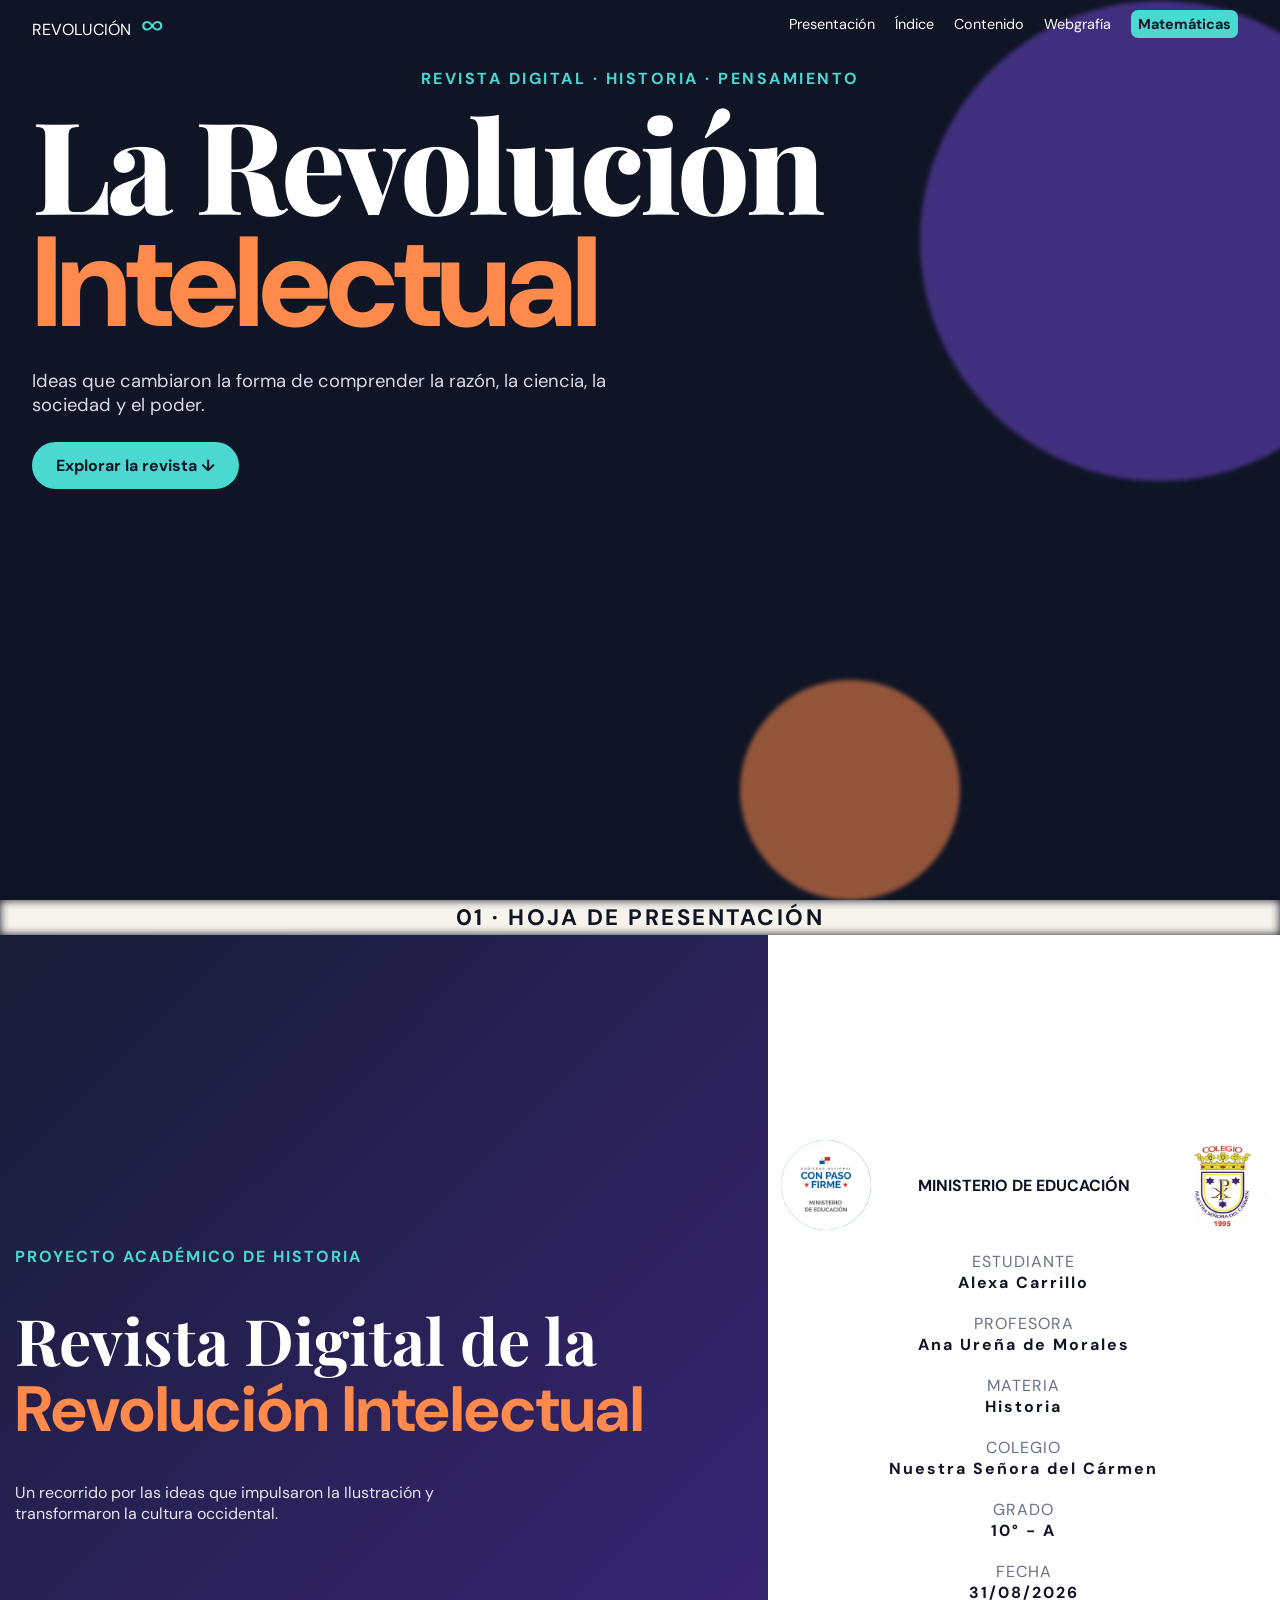
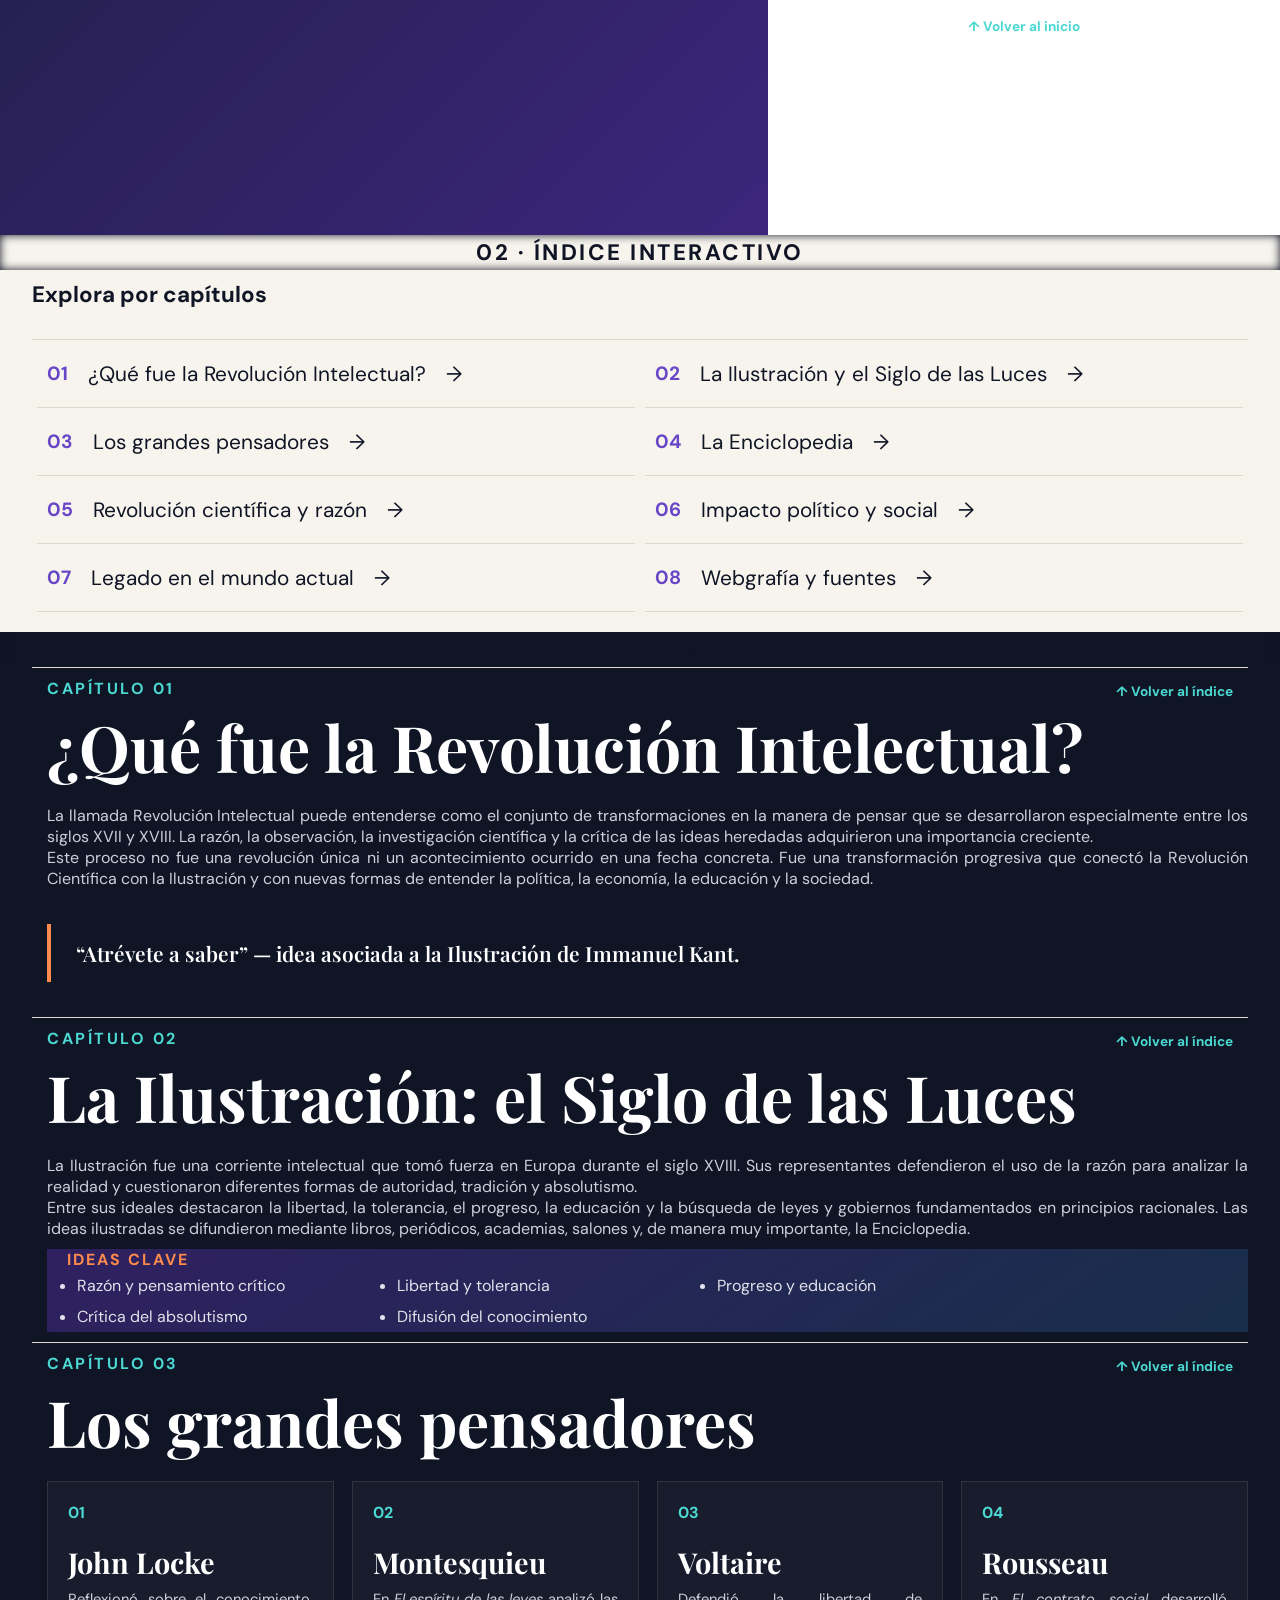
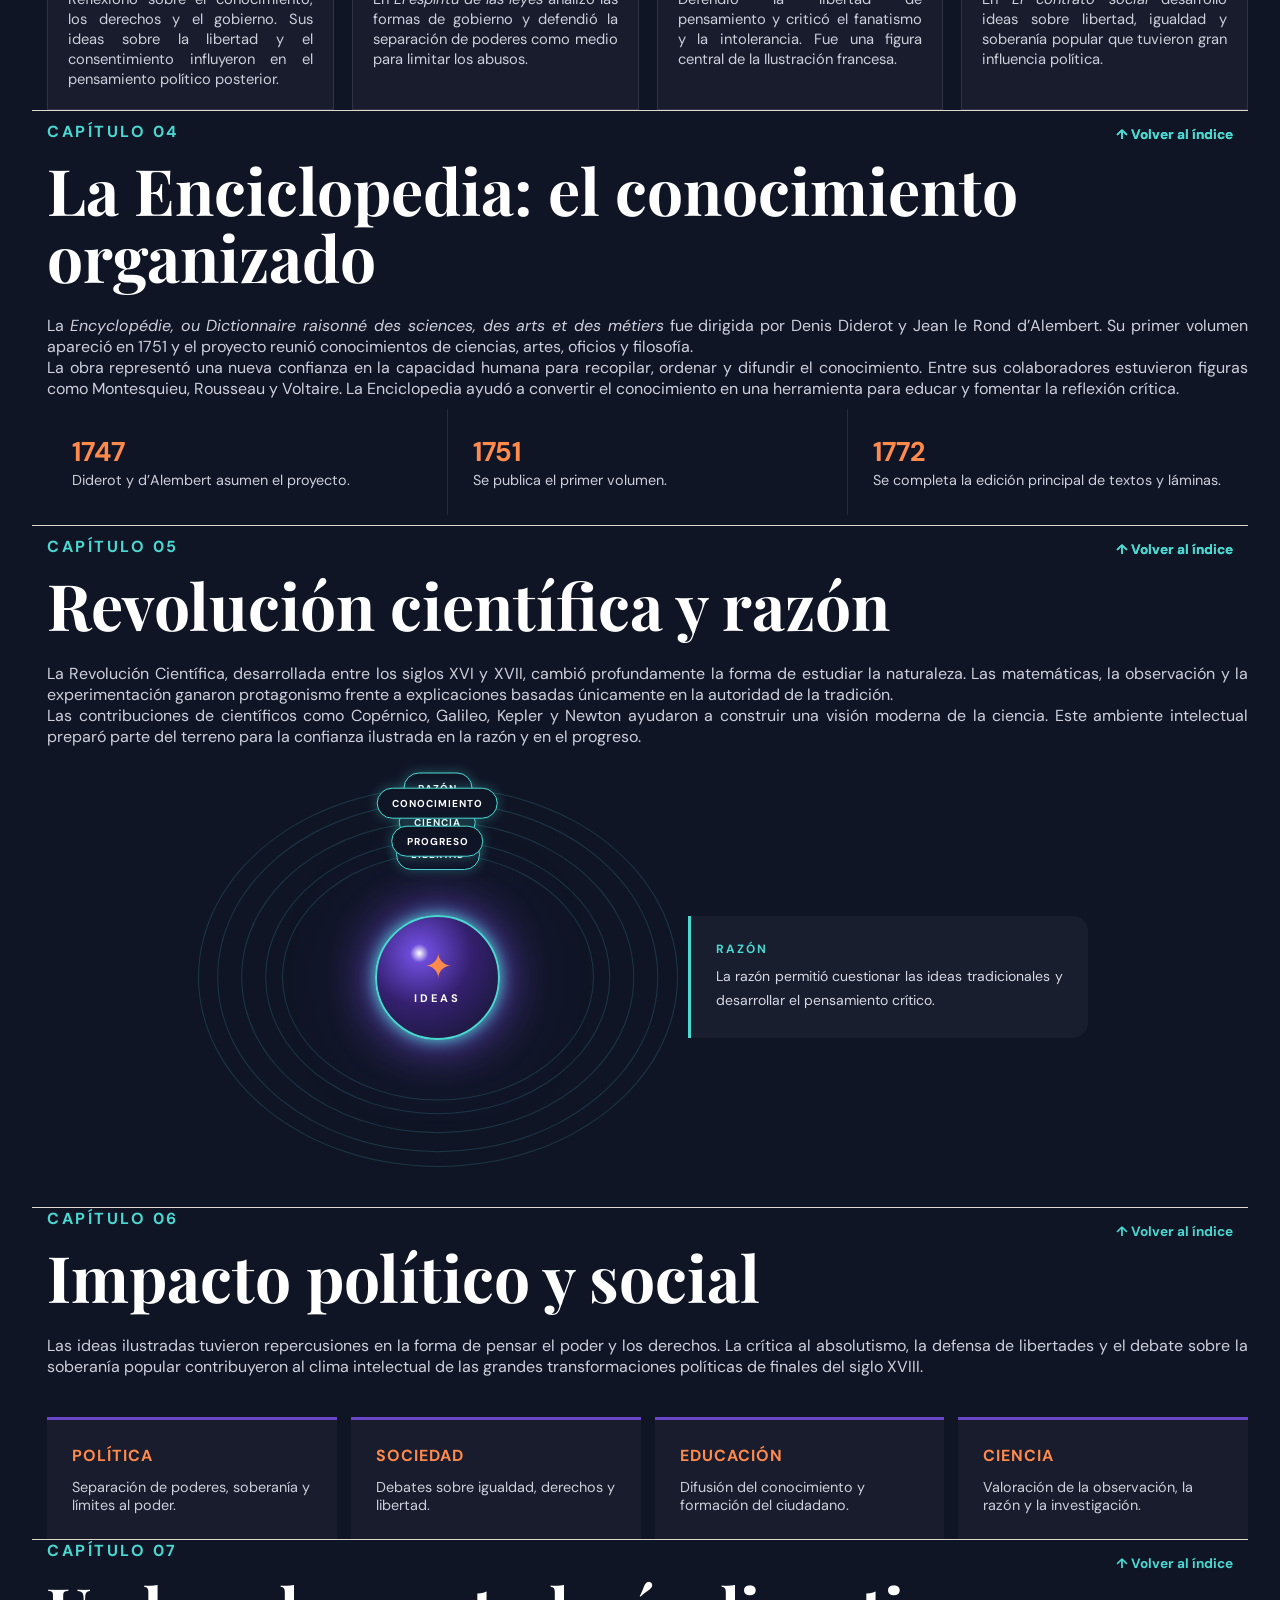
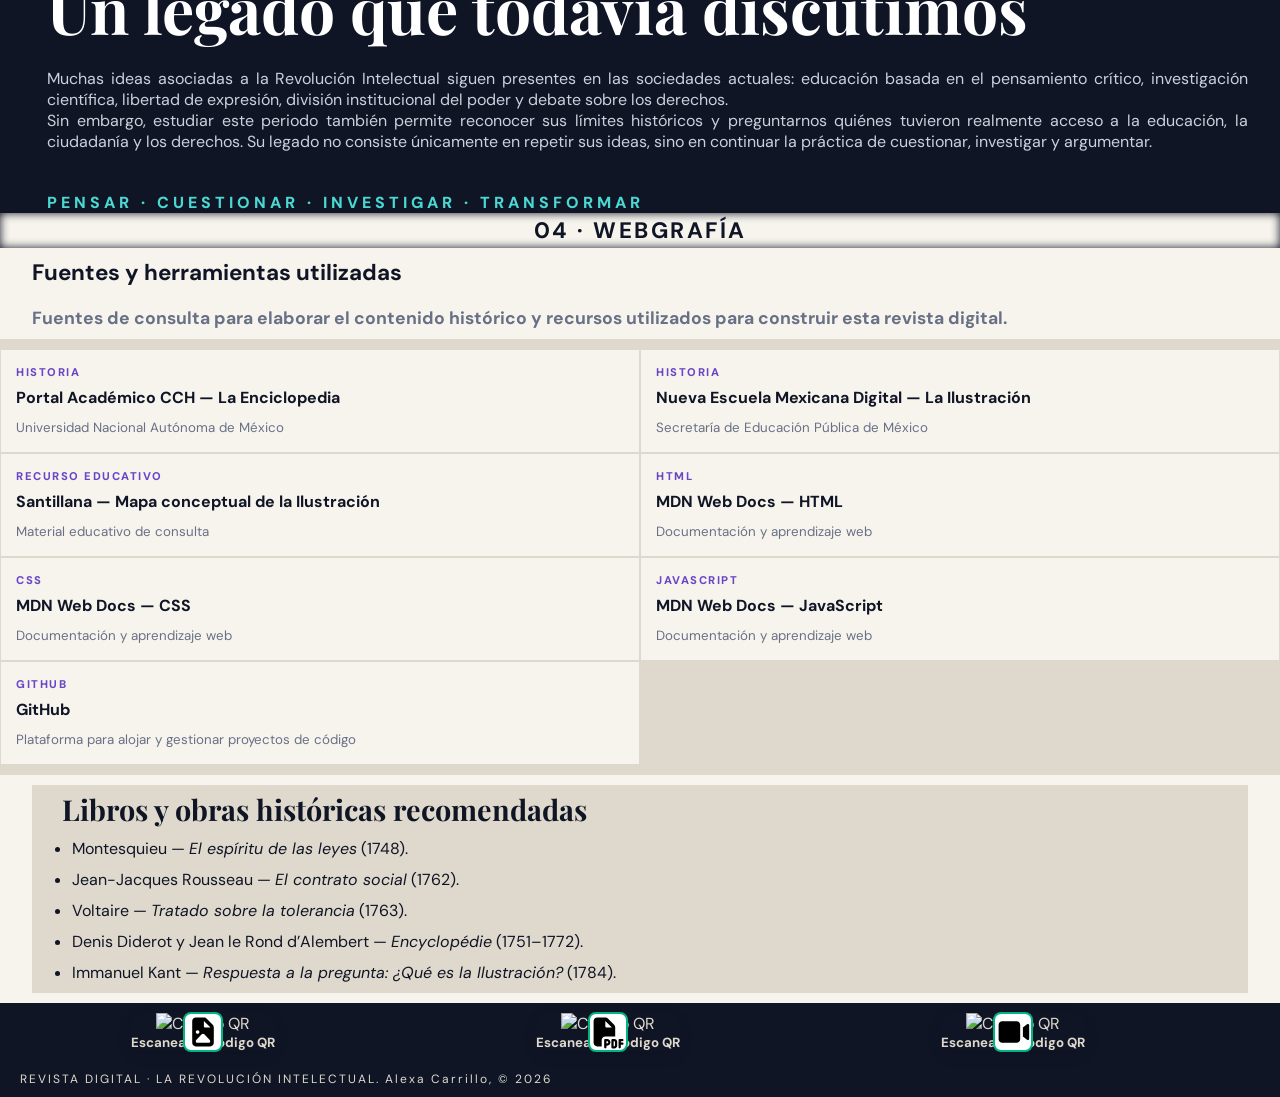
==== index.html @ f39c0a65 "mejoras en la portada" ====
<!DOCTYPE html>
<html lang="es">

<head>
  <meta charset="UTF-8">
  <meta name="viewport" content="width=device-width, initial-scale=1.0">
  <meta name="description"
    content="Revista Digital de la Revolución Intelectual: Ilustración, ciencia, pensamiento político y legado histórico.">
  <title>Revista Digital | Revolución Intelectual</title>
  <link rel="stylesheet" href="style.css">
</head>

<body id="inicio">

  <header class="hero">
    <nav class="navbar">
      <a class="logo" href="#inicio">REVOLUCIÓN<span>∞</span></a>
      <button class="menu-btn" aria-label="Abrir menú">☰</button>
      <div class="nav-links">
        <a href="#presentacion">Presentación</a>
        <a href="#indice">Índice</a>
        <a href="#contenido">Contenido</a>
        <a href="#webgrafia">Webgrafía</a>
        <a href="matematica.html" target="_blank" rel="noopener noreferrer" class="mat">Matemáticas</a>
      </div>
    </nav>

    <div class="hero-content">
      <p class="eyebrow">REVISTA DIGITAL · HISTORIA · PENSAMIENTO</p>
      <h1>La Revolución<br><span>Intelectual</span></h1>
      <p class="subtitle">Ideas que cambiaron la forma de comprender la razón, la ciencia, la sociedad y el poder.</p>
      <a class="cta" href="#presentacion">Explorar la revista ↓</a>
    </div>
    <div class="orbi orbi-0"></div>
    <div class="orbi orbi-01"></div>
  </header>

  <main>
    <section id="presentacion" class="section presentation">
      <div class="section-tag">01 · HOJA DE PRESENTACIÓN</div>
      <div class="cover-card">
        <div class="cover-title">
          <p>PROYECTO ACADÉMICO DE HISTORIA</p>
          <h2>Revista Digital de la<br><strong>Revolución Intelectual</strong></h2>
          <p class="cover-description">Un recorrido por las ideas que impulsaron la Ilustración y transformaron la
            cultura occidental.</p>
        </div>
        <div class="student">
          <div class="materia">
            <img src="logo-ministerio.png" alt="logo-ministerio">
            <p>MINISTERIO DE EDUCACIÓN</p>
            <img src="logo-escuela.png" alt="logo-escuela">
          </div>
          <div><span>ESTUDIANTE</span><br><strong>Alexa Carrillo</strong></div>
          <div><span>PROFESORA </span><br><strong>Ana Ureña de Morales</strong></div>
          <div><span>MATERIA</span><br><strong>Historia</strong></div>
          <div><span>COLEGIO </span><br><strong>Nuestra Señora del Cármen</strong></div>
          <div><span>GRADO </span><br><strong>10° - A</strong></div>
          <div><span>FECHA</span><br><strong>31/08/2026</strong></div>
          <a class="back" href="#inicio">↑ Volver al inicio</a>
        </div>
      </div>
    </section>

    <section id="indice" class="section indice">
      <div class="section-tag">02 · ÍNDICE INTERACTIVO</div>
      <h2 class="section-title">Explora por capítulos</h2>
      <div class="index-grid">
        <a href="#contexto" class="index-item"><b>01</b><span>¿Qué fue la Revolución Intelectual?</span>→</a>
        <a href="#ilustracion" class="index-item"><b>02</b><span>La Ilustración y el Siglo de las Luces</span>→</a>
        <a href="#pensadores" class="index-item"><b>03</b><span>Los grandes pensadores</span>→</a>
        <a href="#enciclopedia" class="index-item"><b>04</b><span>La Enciclopedia</span>→</a>
        <a href="#ciencia" class="index-item"><b>05</b><span>Revolución científica y razón</span>→</a>
        <a href="#impacto" class="index-item"><b>06</b><span>Impacto político y social</span>→</a>
        <a href="#legado" class="index-item"><b>07</b><span>Legado en el mundo actual</span>→</a>
        <a href="#webgrafia" class="index-item"><b>08</b><span>Webgrafía y fuentes</span>→</a>
      </div>
    </section>

    <section id="contenido" class="section dark-section">
      <div class="section-tag">03 · CONTENIDO</div>
      <article id="contexto" class="article">
        <div class="encabezado"><span class="chapter">CAPÍTULO 01</span>
          <a class="back" href="#indice">↑ Volver al índice</a>
        </div>
        <h2>¿Qué fue la Revolución Intelectual?</h2>
        <p>La llamada Revolución Intelectual puede entenderse como el conjunto de transformaciones en la manera de
          pensar que se desarrollaron especialmente entre los siglos XVII y XVIII. La razón, la observación, la
          investigación científica y la crítica de las ideas heredadas adquirieron una importancia creciente.</p>
        <p>Este proceso no fue una revolución única ni un acontecimiento ocurrido en una fecha concreta. Fue una
          transformación progresiva que conectó la Revolución Científica con la Ilustración y con nuevas formas de
          entender la política, la economía, la educación y la sociedad.</p>
        <div class="quote">“Atrévete a saber” — idea asociada a la Ilustración de Immanuel Kant.</div>
      </article>

      <article id="ilustracion" class="article split">
        <div class="encabezado">
          <span class="chapter">CAPÍTULO 02</span>
          <a class="back" href="#indice">↑ Volver al índice</a>
        </div>

        <h2>La Ilustración: el Siglo de las Luces</h2>
        <p>La Ilustración fue una corriente intelectual que tomó fuerza en Europa durante el siglo XVIII. Sus
          representantes defendieron el uso de la razón para analizar la realidad y cuestionaron diferentes formas de
          autoridad, tradición y absolutismo.</p>
        <p>Entre sus ideales destacaron la libertad, la tolerancia, el progreso, la educación y la búsqueda de leyes y
          gobiernos fundamentados en principios racionales. Las ideas ilustradas se difundieron mediante libros,
          periódicos, academias, salones y, de manera muy importante, la Enciclopedia.</p>
        <div class="fact-card">
          <span>IDEAS CLAVE</span>
          <ul>
            <li>Razón y pensamiento crítico</li>
            <li>Libertad y tolerancia</li>
            <li>Progreso y educación</li>
            <li>Crítica del absolutismo</li>
            <li>Difusión del conocimiento</li>
          </ul>
        </div>
      </article>

      <article id="pensadores" class="article">
        <div class="encabezado">
          <span class="chapter">CAPÍTULO 03</span>
          <a class="back" href="#indice">↑ Volver al índice</a>
        </div>

        <h2>Los grandes pensadores</h2>
        <div class="thinkers">
          <div class="thinker">
            <div class="number">01</div>
            <h3>John Locke</h3>
            <p>Reflexionó sobre el conocimiento, los derechos y el gobierno. Sus ideas sobre la libertad y el
              consentimiento influyeron en el pensamiento político posterior.</p>
          </div>
          <div class="thinker">
            <div class="number">02</div>
            <h3>Montesquieu</h3>
            <p>En <em>El espíritu de las leyes</em> analizó las formas de gobierno y defendió la separación de poderes
              como medio para limitar los abusos.</p>
          </div>
          <div class="thinker">
            <div class="number">03</div>
            <h3>Voltaire</h3>
            <p>Defendió la libertad de pensamiento y criticó el fanatismo y la intolerancia. Fue una figura central de
              la Ilustración francesa.</p>
          </div>
          <div class="thinker">
            <div class="number">04</div>
            <h3>Rousseau</h3>
            <p>En <em>El contrato social</em> desarrolló ideas sobre libertad, igualdad y soberanía popular que tuvieron
              gran influencia política.</p>
          </div>
        </div>
      </article>

      <article id="enciclopedia" class="article">
        <div class="encabezado">
          <span class="chapter">CAPÍTULO 04</span>
          <a class="back" href="#indice">↑ Volver al índice</a>
        </div>
        <h2>La Enciclopedia: el conocimiento organizado</h2>
        <p>La <em>Encyclopédie, ou Dictionnaire raisonné des sciences, des arts et des métiers</em> fue dirigida por
          Denis Diderot y Jean le Rond d’Alembert. Su primer volumen apareció en 1751 y el proyecto reunió conocimientos
          de ciencias, artes, oficios y filosofía.</p>
        <p>La obra representó una nueva confianza en la capacidad humana para recopilar, ordenar y difundir el
          conocimiento. Entre sus colaboradores estuvieron figuras como Montesquieu, Rousseau y Voltaire. La
          Enciclopedia ayudó a convertir el conocimiento en una herramienta para educar y fomentar la reflexión crítica.
        </p>
        <div class="timeline">
          <div><b>1747</b><span>Diderot y d’Alembert asumen el proyecto.</span></div>
          <div><b>1751</b><span>Se publica el primer volumen.</span></div>
          <div><b>1772</b><span>Se completa la edición principal de textos y láminas.</span></div>
        </div>
        <a class="back" href="#indice">↑ Volver al índice</a>
      </article>

      <article id="ciencia" class="article split">

        <div class="encabezado">
          <span class="chapter">CAPÍTULO 05</span>
          <a class="back" href="#indice">↑ Volver al índice</a>
        </div>
        <h2>Revolución científica y razón</h2>
        <p>La Revolución Científica, desarrollada entre los siglos XVI y XVII, cambió profundamente la forma de
          estudiar la naturaleza. Las matemáticas, la observación y la experimentación ganaron protagonismo frente a
          explicaciones basadas únicamente en la autoridad de la tradición.</p>
        <p>Las contribuciones de científicos como Copérnico, Galileo, Kepler y Newton ayudaron a construir una visión
          moderna de la ciencia. Este ambiente intelectual preparó parte del terreno para la confianza ilustrada en la
          razón y en el progreso.</p>

        <!-- NÚCLEO INTERACTIVO -->
        <div class="intel-container">

          <!-- NÚCLEO -->
          <div class="intel-logo" id="intelLogo">

            <!-- Órbitas -->
            <div class="idea-orbit orbit-1">
              <button class="idea"
                data-text="La razón permitió cuestionar las ideas tradicionales y desarrollar el pensamiento crítico.">
                RAZÓN
              </button>
            </div>

            <div class="idea-orbit orbit-2">
              <button class="idea"
                data-text="La ciencia impulsó la observación, la experimentación y nuevas explicaciones sobre el mundo.">
                CIENCIA
              </button>
            </div>

            <div class="idea-orbit orbit-3">
              <button class="idea"
                data-text="La libertad se convirtió en uno de los grandes ideales defendidos por los pensadores de la Ilustración.">
                LIBERTAD
              </button>
            </div>

            <div class="idea-orbit orbit-4">
              <button class="idea"
                data-text="El conocimiento comenzó a verse como una herramienta para educar, cuestionar y transformar la sociedad.">
                CONOCIMIENTO
              </button>
            </div>

            <div class="idea-orbit orbit-5">
              <button class="idea"
                data-text="El progreso representaba la confianza en que la educación y la ciencia podían mejorar la sociedad.">
                PROGRESO
              </button>
            </div>

            <!-- Núcleo central -->
            <div class="intel-core">
              <div class="core-symbol">✦</div>
              <span>IDEAS</span>
            </div>

          </div>


          <!-- TEXTO DE LA IDEA -->
          <div class="idea-message" id="ideaMessage">

            <span id="ideaTitle">
              REVOLUCIÓN INTELECTUAL
            </span>

            <p id="ideaText">
              Pasa el cursor sobre una idea
            </p>

          </div>

        </div>

        <a class="back" href="#indice">↑ Volver al índice</a>
      </article>

      <article id="impacto" class="article">
        <span class="chapter">CAPÍTULO 06</span>
        <h2>Impacto político y social</h2>
        <p>Las ideas ilustradas tuvieron repercusiones en la forma de pensar el poder y los derechos. La crítica al
          absolutismo, la defensa de libertades y el debate sobre la soberanía popular contribuyeron al clima
          intelectual de las grandes transformaciones políticas de finales del siglo XVIII.</p>
        <div class="impact-grid">
          <div><strong>POLÍTICA</strong><span>Separación de poderes, soberanía y límites al poder.</span></div>
          <div><strong>SOCIEDAD</strong><span>Debates sobre igualdad, derechos y libertad.</span></div>
          <div><strong>EDUCACIÓN</strong><span>Difusión del conocimiento y formación del ciudadano.</span></div>
          <div><strong>CIENCIA</strong><span>Valoración de la observación, la razón y la investigación.</span></div>
        </div>
        <a class="back" href="#indice">↑ Volver al índice</a>
      </article>

      <article id="legado" class="article">
        <span class="chapter">CAPÍTULO 07</span>
        <h2>Un legado que todavía discutimos</h2>
        <p>Muchas ideas asociadas a la Revolución Intelectual siguen presentes en las sociedades actuales: educación
          basada en el pensamiento crítico, investigación científica, libertad de expresión, división institucional del
          poder y debate sobre los derechos.</p>
        <p>Sin embargo, estudiar este periodo también permite reconocer sus límites históricos y preguntarnos quiénes
          tuvieron realmente acceso a la educación, la ciudadanía y los derechos. Su legado no consiste únicamente en
          repetir sus ideas, sino en continuar la práctica de cuestionar, investigar y argumentar.</p>
        <div class="final-message">PENSAR · CUESTIONAR · INVESTIGAR · TRANSFORMAR</div>
        <a class="back" href="#indice">↑ Volver al índice</a>
      </article>
    </section>

    <section id="webgrafia" class="section grafia">
      <div class="section-tag">04 · WEBGRAFÍA</div>
      <h2 class="section-title">Fuentes y herramientas utilizadas</h2>
      <p class="intro">Fuentes de consulta para elaborar el contenido histórico y recursos utilizados para construir
        esta revista digital.</p>

      <div class="sources grafia">
        <a href="https://e1.portalacademico.cch.unam.mx/alumno/historiauniversal1/unidad3/ilustracion/enciclopedia"
          target="_blank" rel="noopener">
          <span>HISTORIA</span><strong>Portal Académico CCH — La Enciclopedia</strong><small>Universidad Nacional
            Autónoma de México</small>
        </a>
        <a href="https://nuevaescuelamexicana.sep.gob.mx/contenido/coleccion/la-ilustracion-en-la-nueva-espana-2/"
          target="_blank" rel="noopener">
          <span>HISTORIA</span><strong>Nueva Escuela Mexicana Digital — La Ilustración</strong><small>Secretaría de
            Educación Pública de México</small>
        </a>
        <a href="https://prismas.santillana.es/useruploads/ctx/a/448689922/r/s/138326722/U01_B03_MC.pdf?idcurso=4493202"
          target="_blank" rel="noopener">
          <span>RECURSO EDUCATIVO</span><strong>Santillana — Mapa conceptual de la Ilustración</strong><small>Material
            educativo de consulta</small>
        </a>
        <a href="https://developer.mozilla.org/es/docs/Web/HTML" target="_blank" rel="noopener">
          <span>HTML</span><strong>MDN Web Docs — HTML</strong><small>Documentación y aprendizaje web</small>
        </a>
        <a href="https://developer.mozilla.org/es/docs/Web/CSS" target="_blank" rel="noopener">
          <span>CSS</span><strong>MDN Web Docs — CSS</strong><small>Documentación y aprendizaje web</small>
        </a>
        <a href="https://developer.mozilla.org/es/docs/Web/JavaScript" target="_blank" rel="noopener">
          <span>JAVASCRIPT</span><strong>MDN Web Docs — JavaScript</strong><small>Documentación y aprendizaje
            web</small>
        </a>
        <a href="https://github.com/" target="_blank" rel="noopener">
          <span>GITHUB</span><strong>GitHub</strong><small>Plataforma para alojar y gestionar proyectos de
            código</small>
        </a>
      </div>

      <div class="books">
        <h3>Libros y obras históricas recomendadas</h3>
        <ul>
          <li>Montesquieu — <em>El espíritu de las leyes</em> (1748).</li>
          <li>Jean-Jacques Rousseau — <em>El contrato social</em> (1762).</li>
          <li>Voltaire — <em>Tratado sobre la tolerancia</em> (1763).</li>
          <li>Denis Diderot y Jean le Rond d’Alembert — <em>Encyclopédie</em> (1751–1772).</li>
          <li>Immanuel Kant — <em>Respuesta a la pregunta: ¿Qué es la Ilustración?</em> (1784).</li>
        </ul>
      </div>
    </section>
  </main>

  <footer>
    <div class="codigosqr">
      <div class="qr-container">

        <!-- Genera el código QR mediante QuickChart -->
        <img
          src="https://quickchart.io/qr?text=https%3A%2F%2Fraw.githubusercontent.com%2FWabrego20%2FRevista_Digital_Revolucion_Intelectual%2Fweb%2Frevolucion-intelectual.png&size=150"
          alt="Código QR" class="qr-code">

        <!-- Logo en el centro -->
        <img src="file-image-solid-full.svg" alt="Logo Centro" class="qr-logo">

        <h5>Escanear el código QR</h5>

      </div>
      <div class="qr-container">
        <!-- Genera el código QR mediante API externa -->
        <img
          src="https://quickchart.io/qr?text=https://raw.githubusercontent.com/Wabrego20/Revista_Digital_Revolucion_Intelectual/web/revolucion-intelectual.pdf&size=150"
          alt="Código QR" class="qr-code">

        <!-- Imagen o Logo en el centro -->
        <img src="file-pdf-solid-full.svg" alt="Logo Centro" class="qr-logo">
        <h5>Escanear el código QR</h5>
      </div>
      <div class="qr-container">
        <!-- Genera el código QR mediante API externa -->
        <img
          src="https://quickchart.io/qr?text=https://raw.githubusercontent.com/Wabrego20/Revista_Digital_Revolucion_Intelectual/web/videoplayback.mp4&size=150"
          alt="Código QR" class="qr-code">

        <!-- Imagen o Logo en el centro -->
        <img src="video-solid-full.svg" alt="Logo Centro" class="qr-logo">
        <h5>Escanear el código QR</h5>
      </div>
    </div>
    <p>REVISTA DIGITAL · LA REVOLUCIÓN INTELECTUAL. Alexa Carrillo, &copy 2026</p>
  </footer>

  <script src="script.js"></script>
</body>

</html>
---- style.css ----
@import url('https://fonts.googleapis.com/css2?family=DM+Sans:wght@400;500;700&family=Playfair+Display:wght@600;700;800&display=swap');

:root {
  --ink: #101526;
  --paper: #f7f4ed;
  --violet: #6846c7;
  --cyan: #4ad8d1;
  --orange: #ff8a4c;
  --white: #fff;
  --muted: #687086;
  --line: #ded9cc;
}

* {
  box-sizing: border-box;
  scroll-behavior: smooth;
  margin: 0;
  padding: 0;
  font-family: 'DM Sans', sans-serif;
}

body {
  background: var(--paper);
  color: var(--ink);
  width: 100%;
  min-height: 100vh;
  display: flex;
  flex-direction: column;
  align-items: center;
  justify-content: start;
  overflow-x: hidden;
}

main {
  display: flex;
  justify-content: start;
  align-items: center;
  width: 100%;
  flex: 1;
  flex-direction: column;
  overflow-x: hidden;
}

a {
  color: inherit;
  text-decoration: none
}

header {
  position: relative;
  background: var(--ink);
  color: white;
  width: 100%;
  min-height: 100vh;
  margin: 0 auto;
  display: flex;
  justify-content: start;
  align-items: center;
  flex-direction: column;
  overflow-x: hidden;
}

.navbar {
  width: 95%;
  margin: 0 auto;
  display: flex;
  align-items: center;
  justify-content: space-between;
  position: relative;
  z-index: 5;
}

.navbar .logo {
  height: 100%;
  line-height: 100%;
  text-align: center;
}

.navbar .logo span {
  color: var(--cyan);
  font-size: 2rem;
  line-height: 2rem;
  margin-left: 10px;
}

.menu-btn {
  display: none;
  background: none;
  border: 0;
  color: #fff;
  font-size: 1.7rem
}

.nav-links {
  display: flex;
  font-size: .9rem;
  margin: 10px 0;
}

.nav-links a {
  margin: auto 10px;
}

.nav-links a:hover {
  color: var(--cyan)
}

.hero-content {
  width: 95%;
  margin: 10px auto;
  position: relative;
  z-index: 3;
}

.section {
  width: 100%;
  margin: auto;
  display: flex;
  flex-direction: column;
  justify-content: center;
  align-items: center;
}

.eyebrow,
.chapter {
  font-size: 1rem;
  font-weight: 700;
  letter-spacing: 2.5px;
  color: var(--cyan);
  margin-top: 10px;
  text-align: center;
}

.section-tag {
  color: var(--ink);
  font-weight: 700;
  letter-spacing: 2.5px;
  width: 100%;
  text-align: center;
  font-size: 1.4rem;
  box-shadow: inset 0 0 10px var(--ink);
  padding: 3px;
}

.hero h1 {
  font: 800 clamp(4rem, 10vw, 8.8rem)/.87 'Playfair Display', serif;
  margin: 18px 0 30px;
  letter-spacing: -4px
}

.hero h1 span {
  color: var(--orange)
}

.subtitle {
  max-width: 610px;
  font-size: 1.15rem;
  color: #d9dce7
}

.cta {
  display: inline-block;
  margin-top: 25px;
  padding: 13px 24px;
  background: var(--cyan);
  color: var(--ink);
  font-weight: 700;
  border-radius: 40px
}

.orbi {
  position: absolute;
  border-radius: 50%;
  filter: blur(2px);
  opacity: .55
}

.orbi-0 {
  width: 480px;
  height: 480px;
  background: var(--violet);
  right: -120px;
  top: 1px
}

.orbi-01 {
  width: 220px;
  height: 220px;
  background: var(--orange);
  right: 25%;
  bottom: 0px
}

.cover-card {
  display: grid;
  grid-template-columns: 1.2fr .8fr;
  gap: 0;
  background: var(--white);
  width: 100%;
  margin: auto;
}

.cover-title {
  background: linear-gradient(135deg, #171d35, #3d267d);
  color: var(--white);
  padding-left: 15PX;
  min-height: 100vh;
  margin: 0;
  display: flex;
  justify-content: center;
  align-items: start;
  flex-direction: column;
}

.cover-title p {
  color: var(--cyan);
  font-weight: 700;
  letter-spacing: 2px;
  margin: 10px 0;
}

.cover-title h2 {
  font: 700 clamp(2.7rem, 5vw, 5rem)/1.02 'Playfair Display', serif;
  margin: 30px 0;
}

.cover-title strong {
  color: var(--orange)
}


.cover-description {
  max-width: 460px;
  color: #e6e6ef !important;
  font-weight: 400 !important;
  letter-spacing: 0 !important
}

.student{
  min-height: 100vh;
  margin: auto;
  width: 95%;
  display: flex;
  flex-direction: column;
  align-items: center;
  justify-content: center;
}

.student div{
  width: 95%;
  text-align: center;
  margin: 10px auto;
  width: 100%;
}
.student div span{
  color: var(--muted);
  letter-spacing: 1px;
}

.student div strong{
  letter-spacing: 2px;
}

.materia{
  display: flex;
  justify-content: space-between;
  align-items: center;
  width: 95%;
  margin: 10px auto;
  flex-wrap: wrap;

}
.materia img{
  width: 90px;
  border-radius: 50%;
}
.materia p{
  font-weight: bold;
}

.section-title {
  width: 95%;
  margin: 10px auto;
  font-size: 1.4rem;
}

.index-grid {
  display: grid;
  grid-template-columns: repeat(2, 1fr);
  border-top: 1px solid var(--line);
  width: 95%;
  margin: 20px auto;
}

.index-item {
  padding: 20px 10px;
  border-bottom: 1px solid var(--line);
  display: flex;
  justify-content: flex-start;
  align-items: center;
  transition: .25s;
  margin: 0 5px;
  font-size: 1.3rem;

  span {
    margin: 0 20px;
  }
}

.index-item:hover {
  background: var(--white);
  transform: translateX(8px)
}

.index-item b {
  color: var(--violet);
  font-size: 1.2rem;
}

.dark-section {
  background: var(--ink);
  color: var(--white);
}

.article {
  scroll-margin-top: 20px;
  position: relative;
  width: 95%;
  padding-left: 15px;
  border-top: 1px solid var(--line);
}

.encabezado {
  display: flex;
  justify-content: space-between;
  width: 95%;
  align-items: center;
}

.article .back {
  position: absolute;
  top: 10px;
  right: 10px;
}

.article h2 {
  font: 700 clamp(2.4rem, 5vw, 4.4rem)/1.05 'Playfair Display', serif;
  margin: 14px 0 25px;
  width: 95%;
}

.article p {
  width: 100%;
  color: #cdd0dc;
  text-align: justify;
}

.quote {
  border-left: 4px solid var(--orange);
  padding: 15px 25px;
  margin: 35px 0;
  max-width: 780px;
  font: 600 1.3rem 'Playfair Display', serif;
  color: #fff
}

.back {
  display: inline-block;
  margin: 5px;
  color: var(--cyan);
  font-size: .85rem;
  font-weight: 700
}



.fact-card {
  background: linear-gradient(145deg, #302061, #182e4a);
  padding-left: 20px;
  width: 100%;
  display: flex;
  flex-direction: column;
  align-items: flex-start;
  justify-content: center;
  margin: 10px 0;
}

.fact-card span {
  color: var(--orange);
  font-weight: 700;
  letter-spacing: 2px
}

.fact-card ul {
  color: #e1e2eb;
  display: flex;
  flex-wrap: wrap;

  li {
    min-width: 300px;
    margin: 5px 10px;
  }
}

.thinkers {
  display: grid;
  grid-template-columns: repeat(4, 1fr);
  gap: 18px;
  margin-top: 20px
}

.thinker {
  padding: 20px;
  border: 1px solid #ffffff1a;
  background: #ffffff08
}

.thinker .number {
  color: var(--cyan);
  font-weight: 700
}

.thinker h3 {
  font: 700 1.8rem 'Playfair Display', serif;
  margin: 20px 0 8px
}

.thinker p {
  font-size: .92rem
}

.timeline {
  display: grid;
  grid-template-columns: repeat(3, 1fr);
  gap: 1px;
  background: #ffffff18;
  margin: 10px 0;
}

.timeline div {
  background: var(--ink);
  padding: 25px
}

.timeline b {
  display: block;
  color: var(--orange);
  font-size: 1.7rem
}

.timeline span {
  font-size: .9rem;
  color: #cdd0dc
}

.science-card {
  display: flex;
  flex-direction: column;
  background: linear-gradient(145deg, #302061, #182e4a);
  padding-left: 20px;

}

.science-card .atom {
  font-size: 4rem;
  color: var(--cyan);
}


.impact-grid {
  display: grid;
  grid-template-columns: repeat(4, 1fr);
  gap: 14px;
  margin-top: 40px
}

.impact-grid div {
  padding: 25px;
  background: #ffffff08;
  border-top: 3px solid var(--violet)
}

.impact-grid strong,
.impact-grid span {
  display: block
}

.impact-grid strong {
  color: var(--orange);
  letter-spacing: 1px
}

.impact-grid span {
  color: #cdd0dc;
  font-size: .9rem;
  margin-top: 12px
}

.final-message {
  margin-top: 40px;
  font-weight: 800;
  letter-spacing: 4px;
  color: var(--cyan)
}

.intro {
  color: var(--muted);
  width: 95%;
  font-size: 1.1rem;
  font-weight: bold;
  margin: 10px 0;

}

.sources {
  display: grid;
  grid-template-columns: repeat(2, 1fr);
  gap: 0;
  width: 100%;
  background: var(--line);
  padding: 10px 0;
}

.sources a {
  padding: 15px;
  background: var(--paper);
  border: 1px solid var(--line);
  transition: .2s
}

.sources a:hover {
  border-color: var(--violet);
  transform: translateY(-3px)
}

.sources span {
  display: block;
  font-size: .7rem;
  color: var(--violet);
  font-weight: 800;
  letter-spacing: 1.5px
}

.sources strong {
  display: block;
  margin: 8px 0
}

.sources small {
  color: var(--muted)
}

.books {
  margin: 10px 0;
  background: var(--line);
  width: 95%;
}

.books ul {
  width: 95%;
  margin: auto;
}

.books ul li {
  margin: 10px;
}


.books h3 {
  font: 700 1.8rem 'Playfair Display', serif;
  width: 95%;
  margin: 5px auto;
}

footer {
  background: var(--ink);
  color: var(--line);
  display: flex;
  justify-content: center;
  align-items: start;
  flex-wrap: wrap;
  flex-direction: column;
  justify-content: space-between;
  width: 100%;
  height: auto;
}

footer p {
  margin: 10px 0;
  font-size: .75rem;
  letter-spacing: 2px;
  width: 95%;
  margin-left: 20px;
}

footer a {
  color: var(--cyan)
}

@media(max-width:800px) {
  .nav-links {
    display: none;
    position: absolute;
    top: 20px;
    background: var(--ink);
    flex-direction: column;
    width: 99%;
    margin: 0 auto;
  }

  .nav-links.open {
    display: flex;
    margin-top: 12px;
    margin-right: -12px;
    padding: 5px 10px;
    border: 1px solid var(--line);
  }

  .menu-btn {
    display: block;
  }

  .cover-card,
  .split {
    grid-template-columns: 1fr
  }

  .cover-title {
    min-height: auto
  }


  .thinkers,
  .impact-grid {
    grid-template-columns: 1fr 1fr
  }

  .sources {
    grid-template-columns: 1fr
  }

  .timeline {
    grid-template-columns: 1fr
  }

  .index-grid {
    grid-template-columns: 1fr
  }
}

@media(max-width:520px) {

  .thinkers,
  .impact-grid {
    grid-template-columns: 1fr
  }

  .hero h1 {
    letter-spacing: -2px
  }

}

.reveal {
  opacity: 0;
  transform: translateY(20px);
  transition: opacity .7s ease, transform .7s ease
}

.reveal.visible {
  opacity: 1;
  transform: translateY(0)
}



/* =========================================
   NÚCLEO DE LA REVOLUCIÓN INTELECTUAL
   ========================================= */

.intel-container {

  width: 100%;
  max-width: 900px;

  margin: 40px auto;

  display: flex;
  flex-wrap: wrap;

  align-items: center;
  justify-content: center;

}


/* =========================================
   NÚCLEO
   ========================================= */

.intel-logo {

  width: 380px;
  height: 380px;

  min-width: 280px;
  min-height: 280px;

  position: relative;

  display: flex;
  align-items: center;
  justify-content: center;

  flex: 1 1 380px;

}


/* =========================================
   CÍRCULO CENTRAL
   ========================================= */

.intel-core {

  width: 125px;
  height: 125px;

  position: relative;

  z-index: 20;

  border-radius: 50%;

  display: flex;
  flex-direction: column;

  align-items: center;
  justify-content: center;

  background:
    radial-gradient(circle at 35% 30%,
      #ffffff 0%,
      #6c4bd8 8%,
      #34206f 45%,
      #121629 100%);

  border: 2px solid #4ad8d1;

  box-shadow:
    0 0 15px #4ad8d1,
    0 0 45px #6846c7,
    0 0 80px #6846c780;

  animation: corePulse 2.5s infinite ease-in-out;

}


/* símbolo */

.core-symbol {

  font-size: 34px;

  color: #ff8a4c;

  line-height: 1;

  animation: symbolRotate 5s linear infinite;

}


/* texto IDEAS */

.intel-core span {

  color: #ffffff;

  font-size: 11px;

  font-weight: bold;

  letter-spacing: 3px;

  margin-top: 7px;

}


/* =========================================
   ÓRBITAS
   ========================================= */

.idea-orbit {

  position: absolute;

  top: 50%;
  left: 50%;

  width: 100%;
  height: 100%;

  transform: translate(-50%, -50%);

  border: 1px solid rgba(74, 216, 209, .18);

  border-radius: 50%;

}


/* tamaños */

.orbit-1 {
  width: 100%;
  height: 100%;
  animation: orbit1 14s linear infinite;
}

.orbit-2 {
  width: 82%;
  height: 82%;
  animation: orbit2 11s linear infinite reverse;
}

.orbit-3 {
  width: 65%;
  height: 65%;
  animation: orbit3 9s linear infinite;
}

.orbit-4 {
  width: 92%;
  height: 92%;
  animation: orbit4 17s linear infinite reverse;
}

.orbit-5 {
  width: 72%;
  height: 72%;
  animation: orbit5 12s linear infinite;
}


/* =========================================
   PALABRAS
   ========================================= */

.idea {

  position: absolute;

  top: 0;
  left: 50%;

  transform: translate(-50%, -50%);

  white-space: nowrap;

  border: 1px solid #4ad8d1;

  background: #101526;

  color: #ffffff;

  padding: 8px 14px;

  border-radius: 30px;

  font-size: 10px;

  font-weight: bold;

  letter-spacing: 1px;

  cursor: pointer;

  z-index: 30;

  box-shadow:
    0 0 12px #4ad8d155;

  transition:
    transform .3s ease,
    background .3s ease,
    box-shadow .3s ease;

}


/* hover */

.idea:hover {

  background: #6846c7;

  transform:
    translate(-50%, -50%) scale(1.2);

  box-shadow:
    0 0 10px #4ad8d1,
    0 0 25px #6846c7;

}


/* =========================================
   TEXTO EXPLICATIVO
   ========================================= */

.idea-message {

  flex: 1 1 300px;

  min-width: 280px;

  margin: 0 10px;

  padding: 25px;

  text-align: left;

  border-left: 3px solid #4ad8d1;

  background: rgba(255, 255, 255, .04);

  border-radius: 0 15px 15px 0;

  transition: .4s;

}


/* título */

.idea-message span {

  display: block;

  color: #4ad8d1;

  font-size: 12px;

  font-weight: bold;

  letter-spacing: 2px;

  margin-bottom: 8px;

}


/* explicación */

.idea-message p {

  margin: 0;

  color: #d5d8e4;

  font-size: 14px;

  line-height: 1.7;

}


/* =========================================
   ANIMACIONES
   ========================================= */

@keyframes corePulse {

  0%,
  100% {

    transform: scale(1);

    box-shadow:
      0 0 15px #4ad8d1,
      0 0 45px #6846c7;

  }

  50% {

    transform: scale(1.08);

    box-shadow:
      0 0 30px #4ad8d1,
      0 0 80px #6846c7;

  }

}


@keyframes symbolRotate {

  from {
    transform: rotate(0deg);
  }

  to {
    transform: rotate(360deg);
  }

}


@keyframes orbit1 {

  from {
    transform:
      translate(-50%, -50%) rotate(0deg);
  }

  to {
    transform:
      translate(-50%, -50%) rotate(360deg);
  }

}


@keyframes orbit2 {

  from {
    transform:
      translate(-50%, -50%) rotate(0deg);
  }

  to {
    transform:
      translate(-50%, -50%) rotate(360deg);
  }

}


@keyframes orbit3 {

  from {
    transform:
      translate(-50%, -50%) rotate(0deg);
  }

  to {
    transform:
      translate(-50%, -50%) rotate(360deg);
  }

}


@keyframes orbit4 {

  from {
    transform:
      translate(-50%, -50%) rotate(0deg);
  }

  to {
    transform:
      translate(-50%, -50%) rotate(360deg);
  }

}


@keyframes orbit5 {

  from {
    transform:
      translate(-50%, -50%) rotate(0deg);
  }

  to {
    transform:
      translate(-50%, -50%) rotate(360deg);
  }

}


/* =========================================
   TABLET
   ========================================= */

@media (max-width: 800px) {

  .intel-container {

    flex-direction: column;

  }

  .intel-logo {

    flex: 0 1 350px;

    width: min(350px, 90vw);

    height: min(350px, 90vw);

  }

  .idea-message {

    width: min(500px, 90vw);

    flex: none;

    margin: 20px 10px 0;

    border-left: none;

    border-top: 3px solid #4ad8d1;

    border-radius: 0 0 15px 15px;

    text-align: center;

  }

}


/* =========================================
   CELULAR
   ========================================= */

@media (max-width: 480px) {

  .intel-container {

    width: 100%;

    padding: 0 10px;

  }


  .intel-logo {

    width: min(300px, 90vw);

    height: min(300px, 90vw);

  }


  .intel-core {

    width: 95px;

    height: 95px;

  }


  .core-symbol {

    font-size: 27px;

  }


  .intel-core span {

    font-size: 8px;

    letter-spacing: 2px;

  }


  .idea {

    font-size: 8px;

    padding: 6px 9px;

  }


  .idea-message {

    width: 100%;

    margin: 20px 0 0;

    padding: 20px 15px;

  }


  .idea-message span {

    font-size: 10px;

  }


  .idea-message p {

    font-size: 13px;

  }

}





/* Contenedor del QR */
.codigosqr{
  display: flex;
  justify-content: space-around;
  width: 95%;
  flex-wrap: wrap;
  align-items: center;
}

.qr-container {
  margin: 10px;
  border-radius: 14px;
  box-shadow: 0 5px 15px rgba(0, 0, 0, 0.12);
  display: flex;
  justify-content: center;
  align-items: center;
  position: relative;
  flex-direction: column;
}

.qrcode{
  width: 100%;
  height: 100%;
  object-fit: contain;
  display: block;
}

/* Logo / diseño del centro */

.qr-logo {
  position: absolute;
  width: 40px;
  height: 40px;
  border: 2px solid #00B581;
  background-color: var(--white);
  border-radius: 8px;
  display: flex;
  justify-content: center;
  align-items: center;
  font-size: 12px;
}








/*Matemáticas*/
.mat{
  border-radius: 7px;
  padding: 5px 7px;
  background-color: var(--cyan);
  color: var(--ink);
  font-weight: bold;
  transition: 0.3s;
}
.mat:hover{
  scale: 0.95;
  background-color: transparent;
}
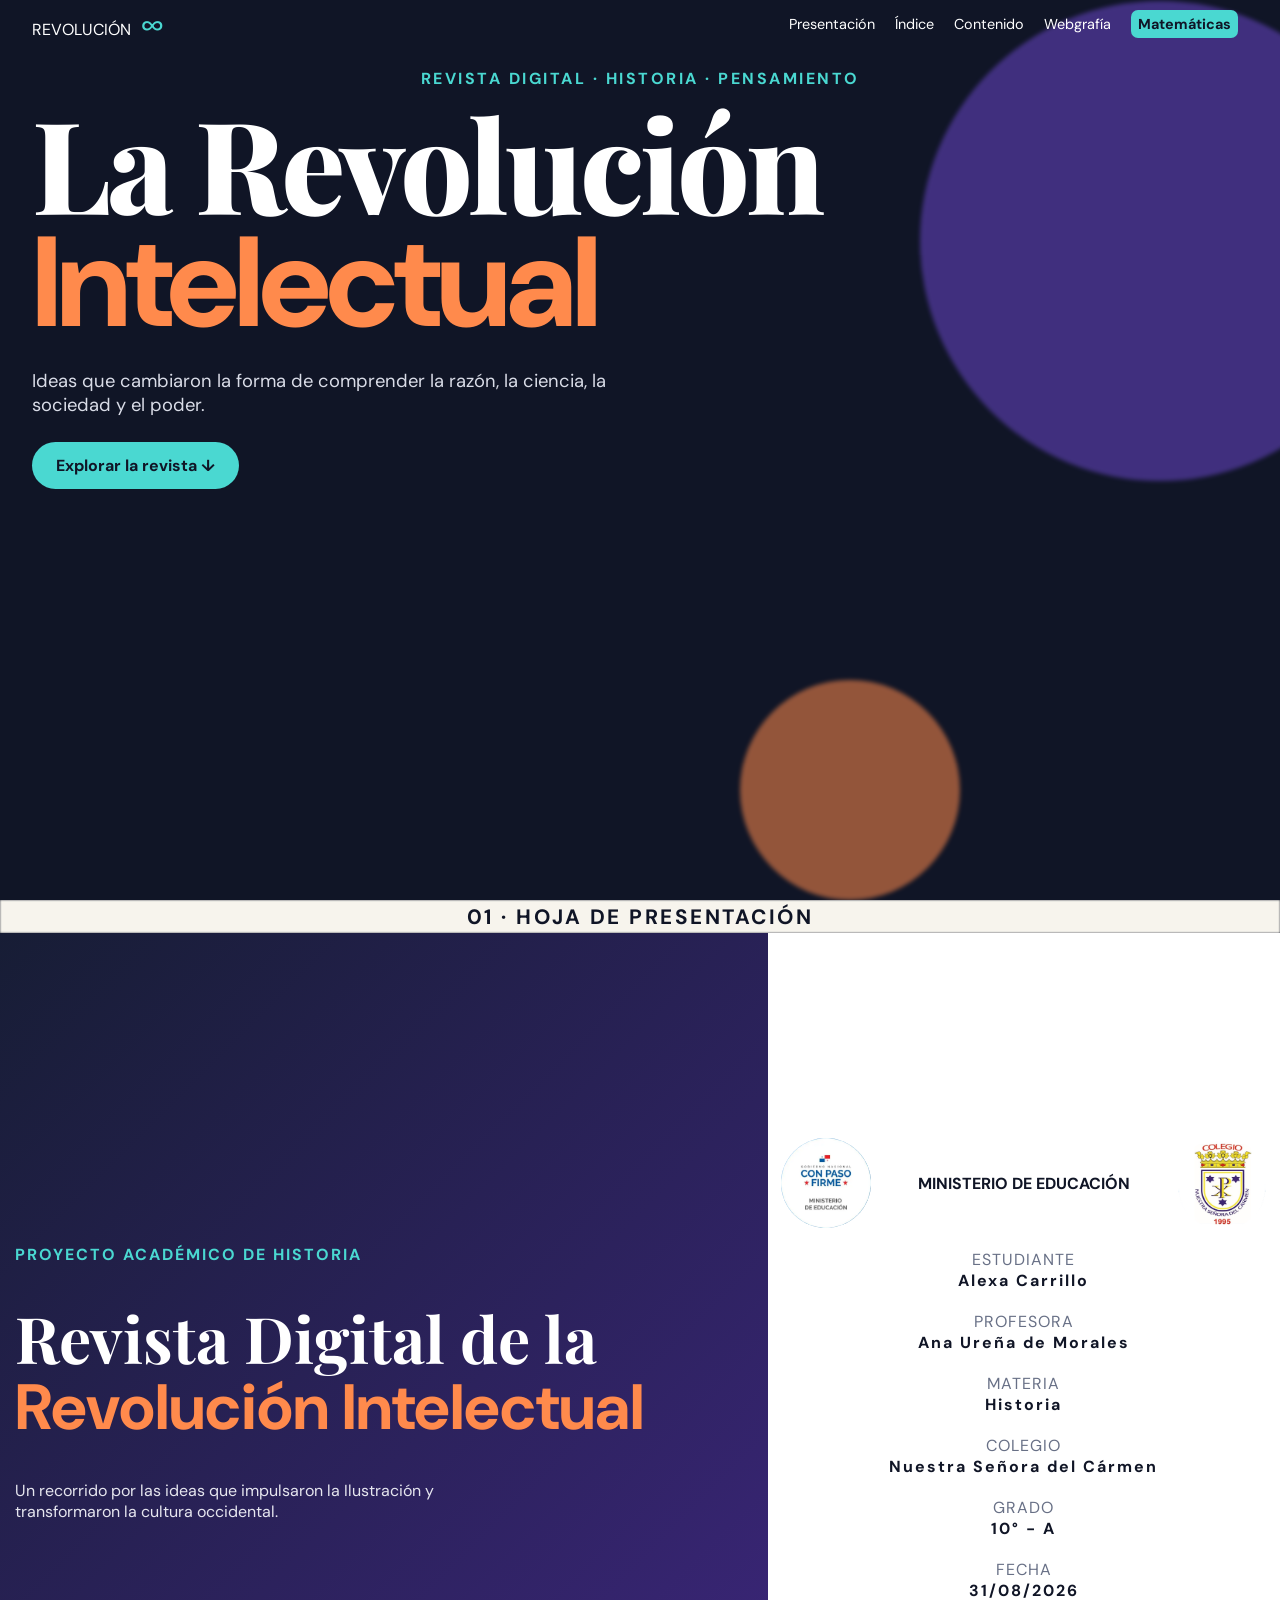
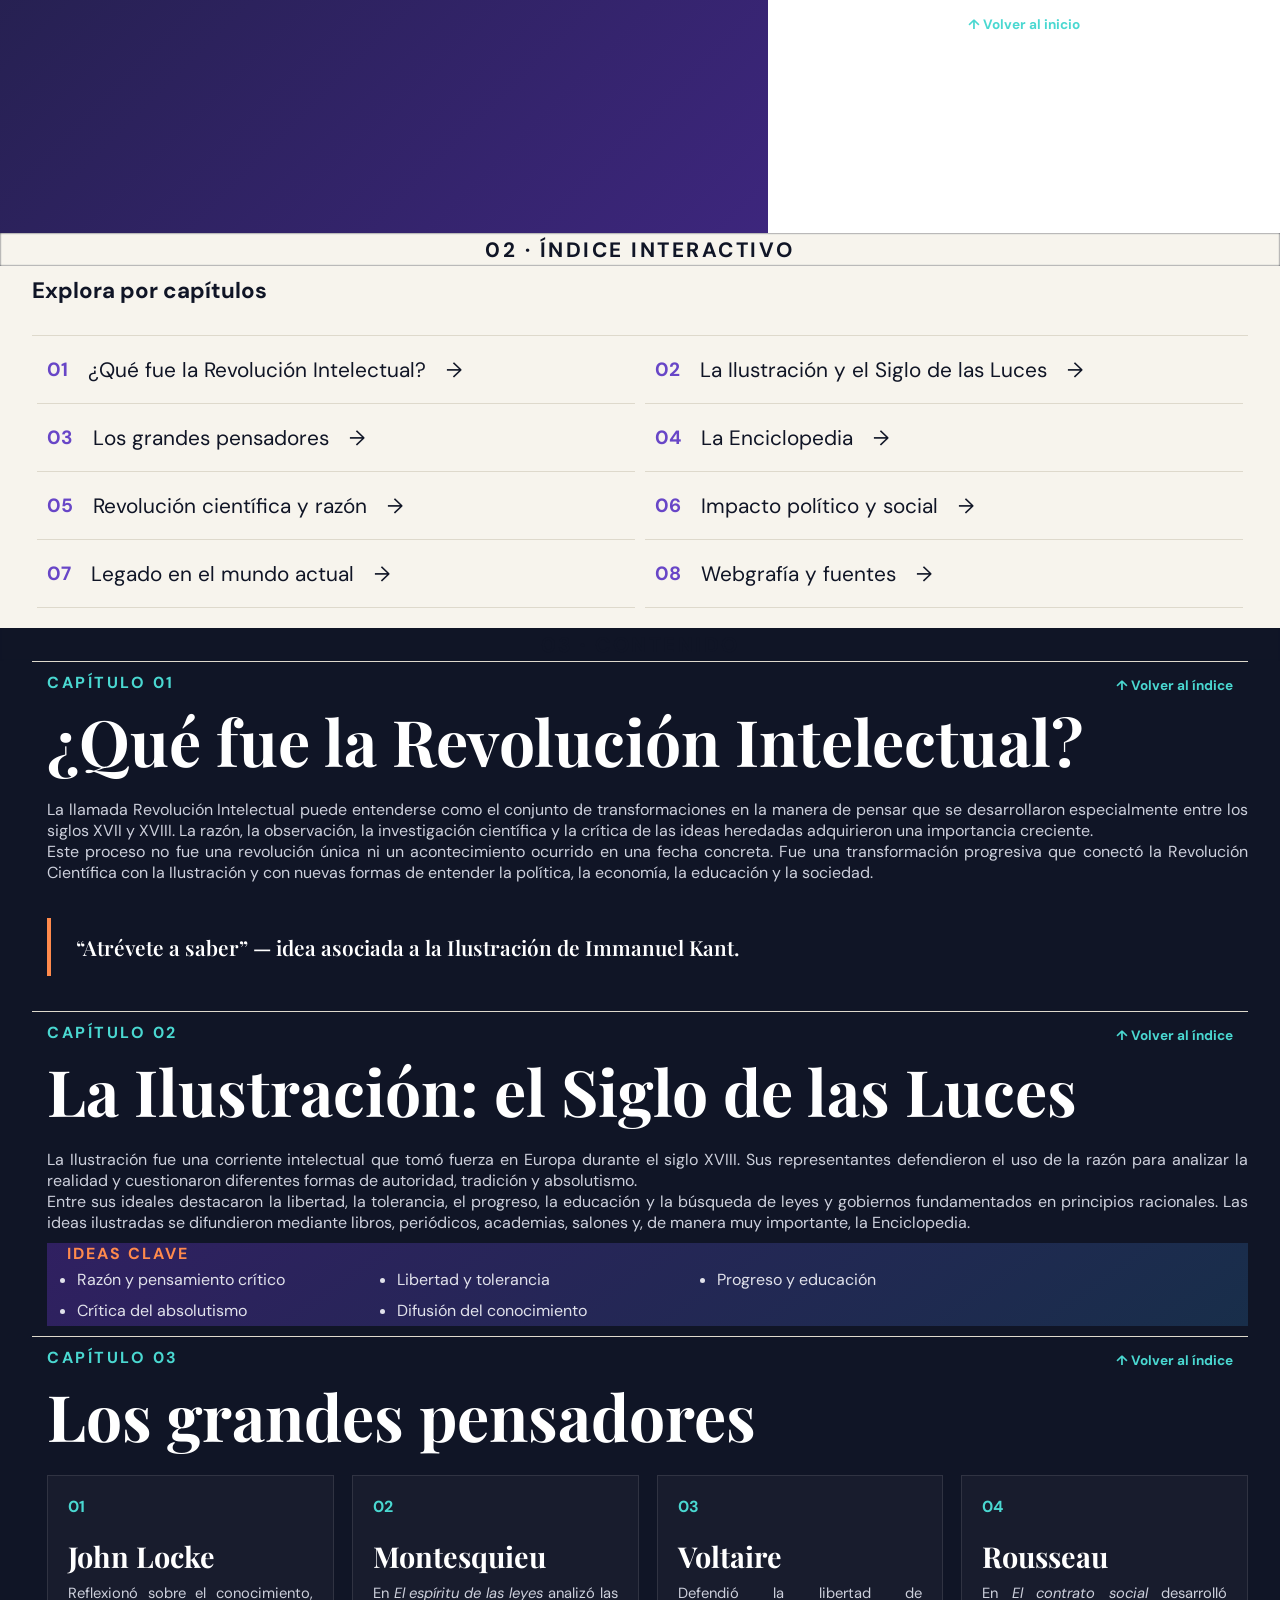
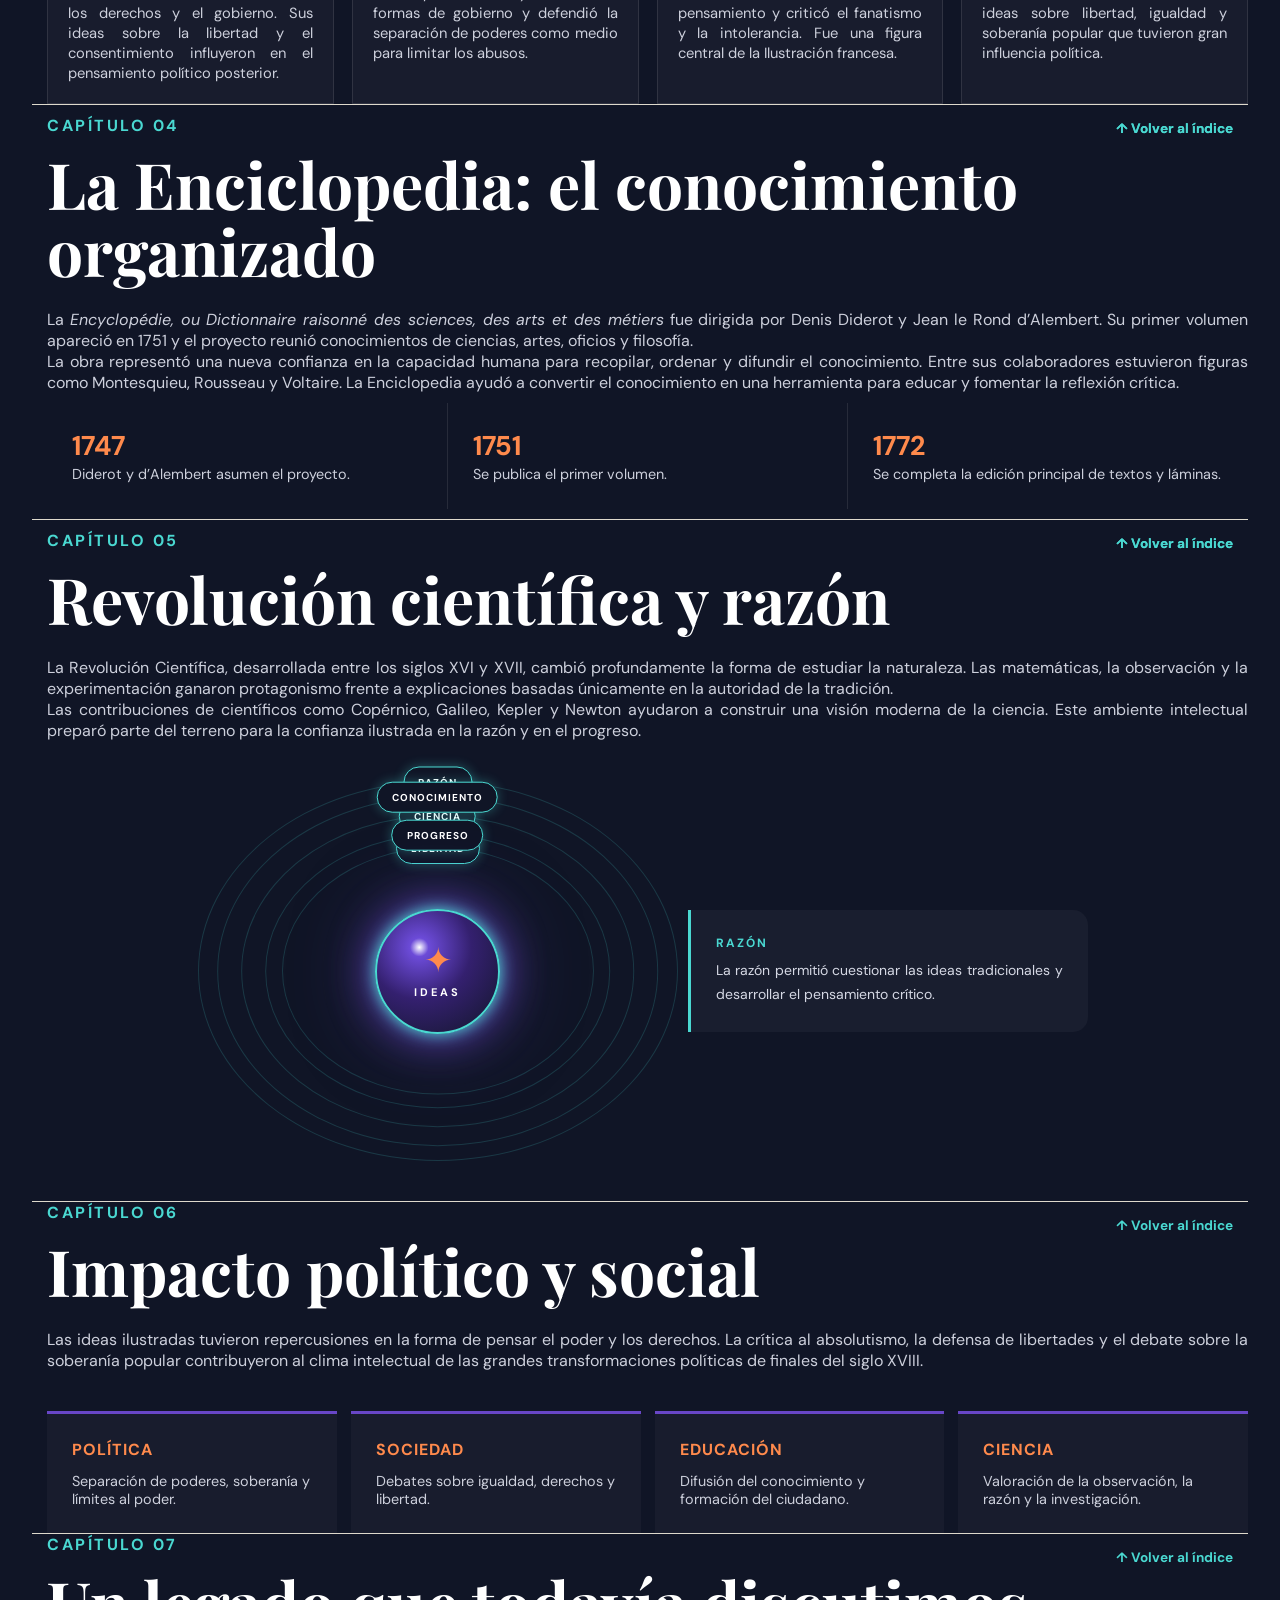
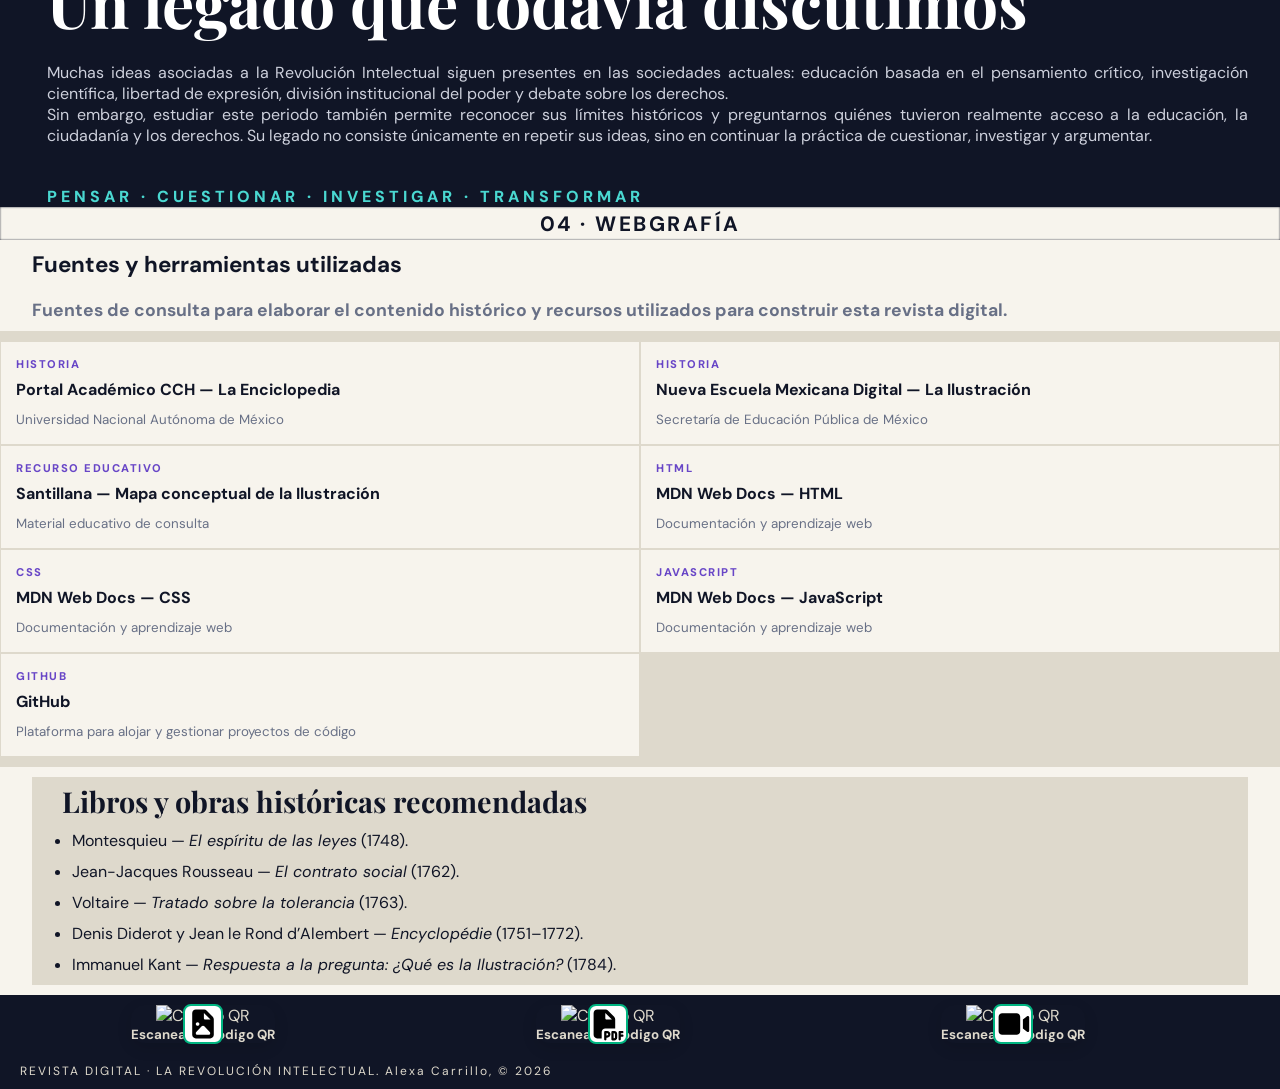
==== commit 7dfcf78a: "agregar icono" ====
--- a/index.html
+++ b/index.html
@@ -7,6 +7,7 @@
   <meta name="description"
     content="Revista Digital de la Revolución Intelectual: Ilustración, ciencia, pensamiento político y legado histórico.">
   <title>Revista Digital | Revolución Intelectual</title>
+   <link rel="icon" type="image/png" href="icon.png">
   <link rel="stylesheet" href="style.css">
 </head>
 
--- a/style.css
+++ b/style.css
@@ -137,8 +137,8 @@
   letter-spacing: 2.5px;
   width: 100%;
   text-align: center;
-  font-size: 1.4rem;
-  box-shadow: inset 0 0 10px var(--ink);
+  font-size: 1.3rem;
+  box-shadow: inset 0 0 2px var(--ink);
   padding: 3px;
 }
 
@@ -661,6 +661,13 @@
 
 }
 
+@media (max-width: 480px) {
+    /* Diseño para celulares */
+    .materia img{
+      width: 60px;
+    }
+}
+
 .reveal {
   opacity: 0;
   transform: translateY(20px);
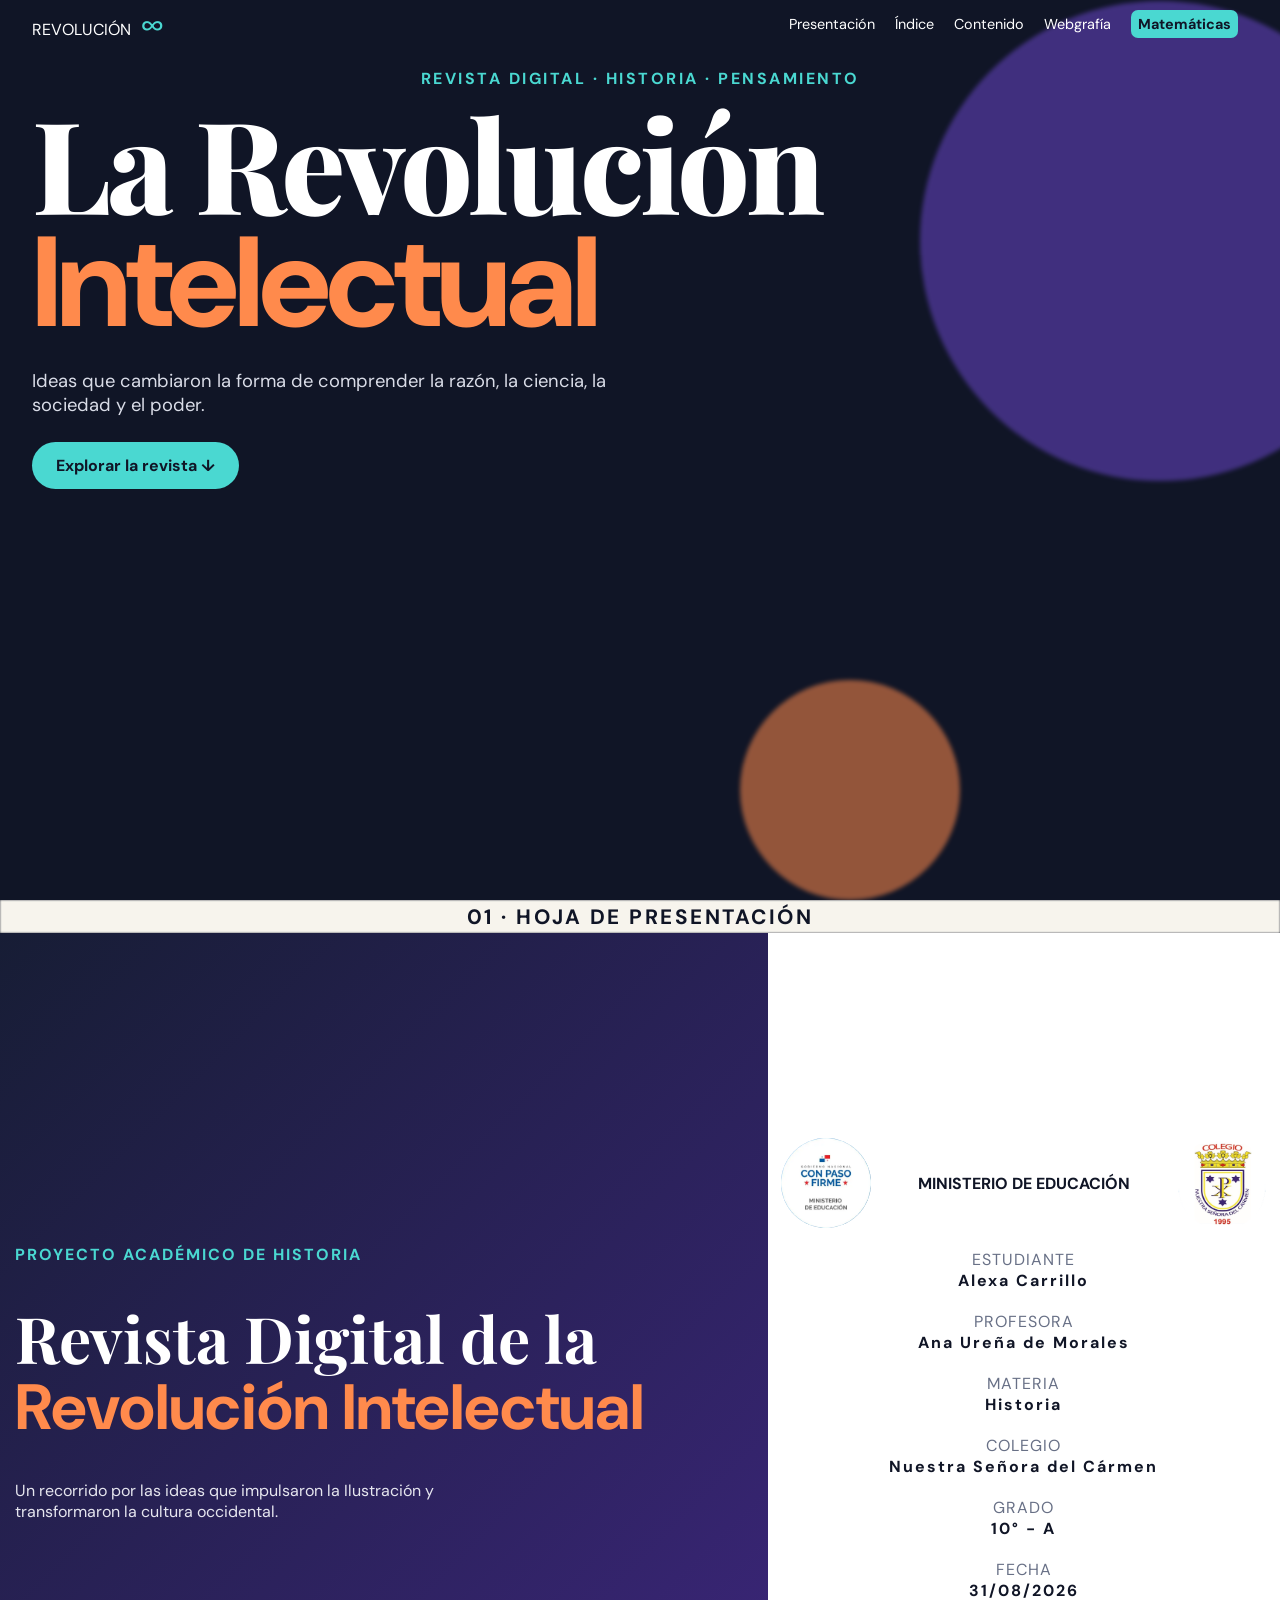
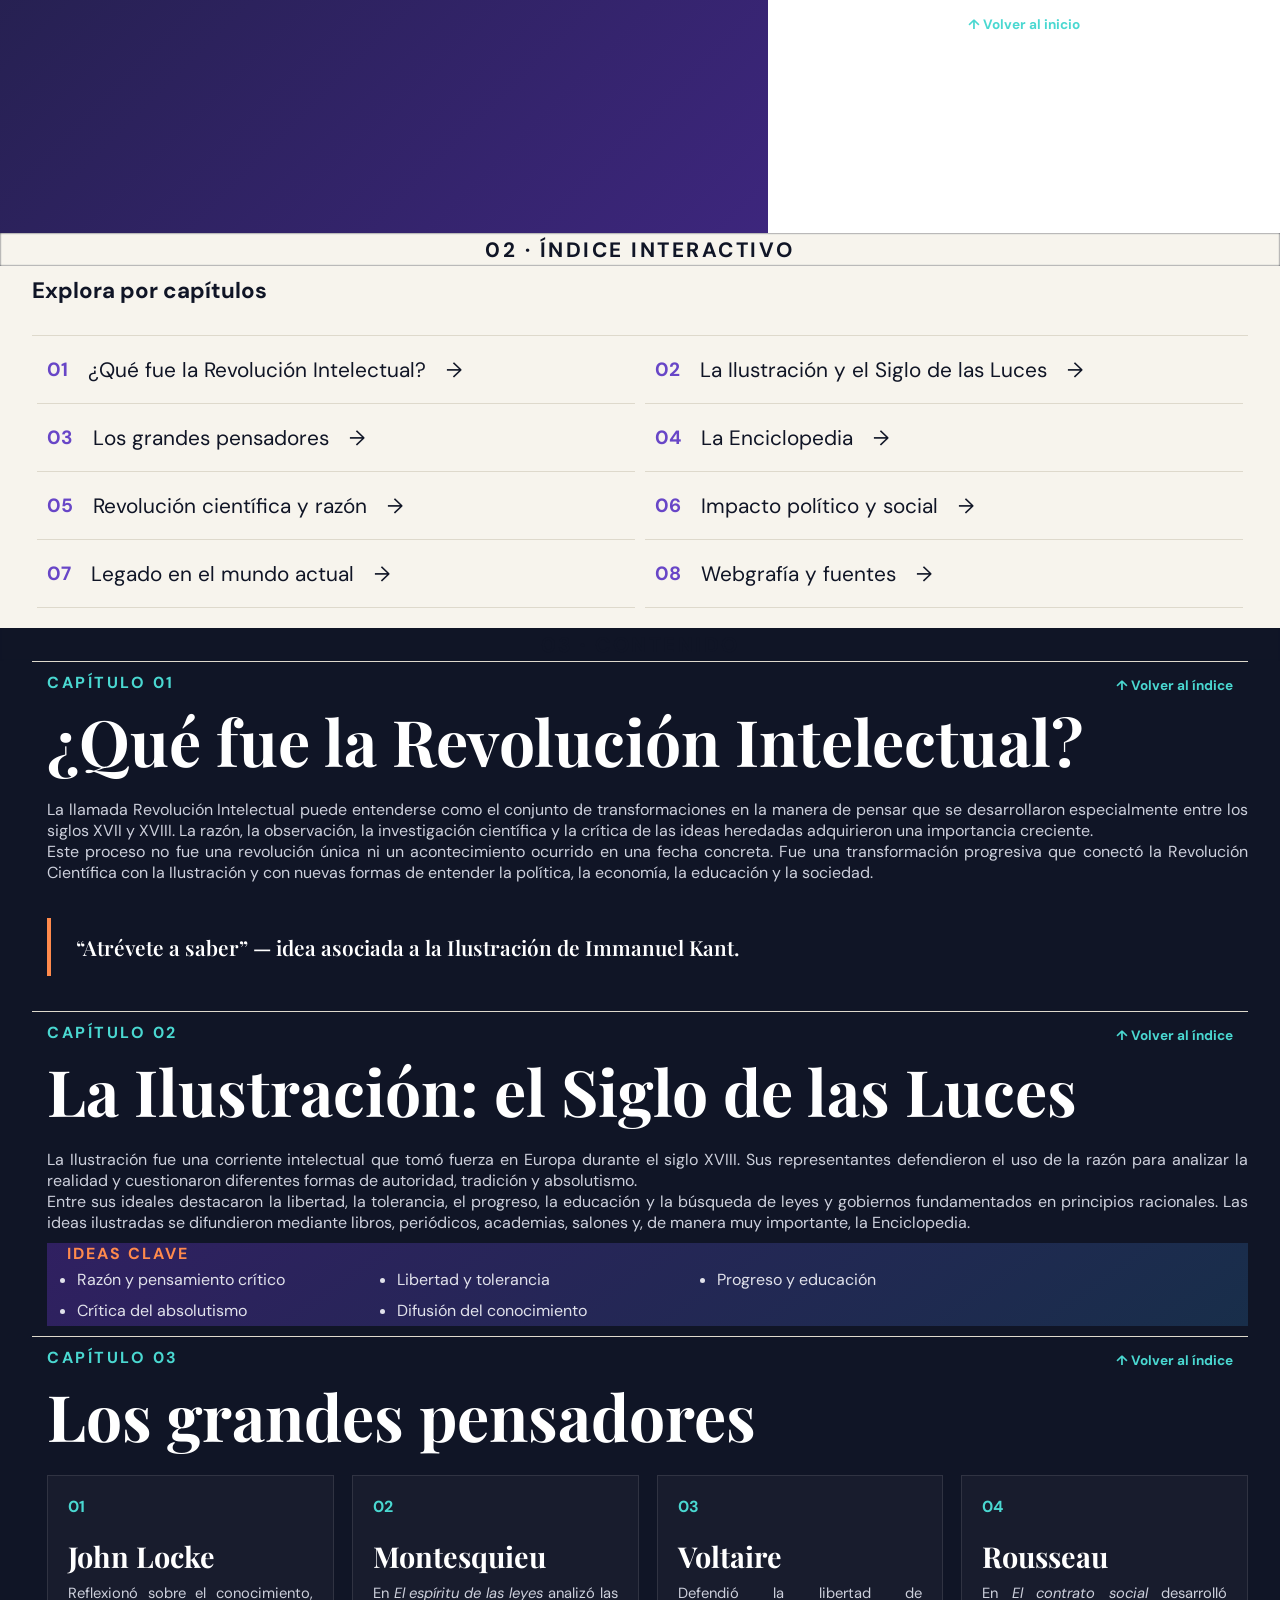
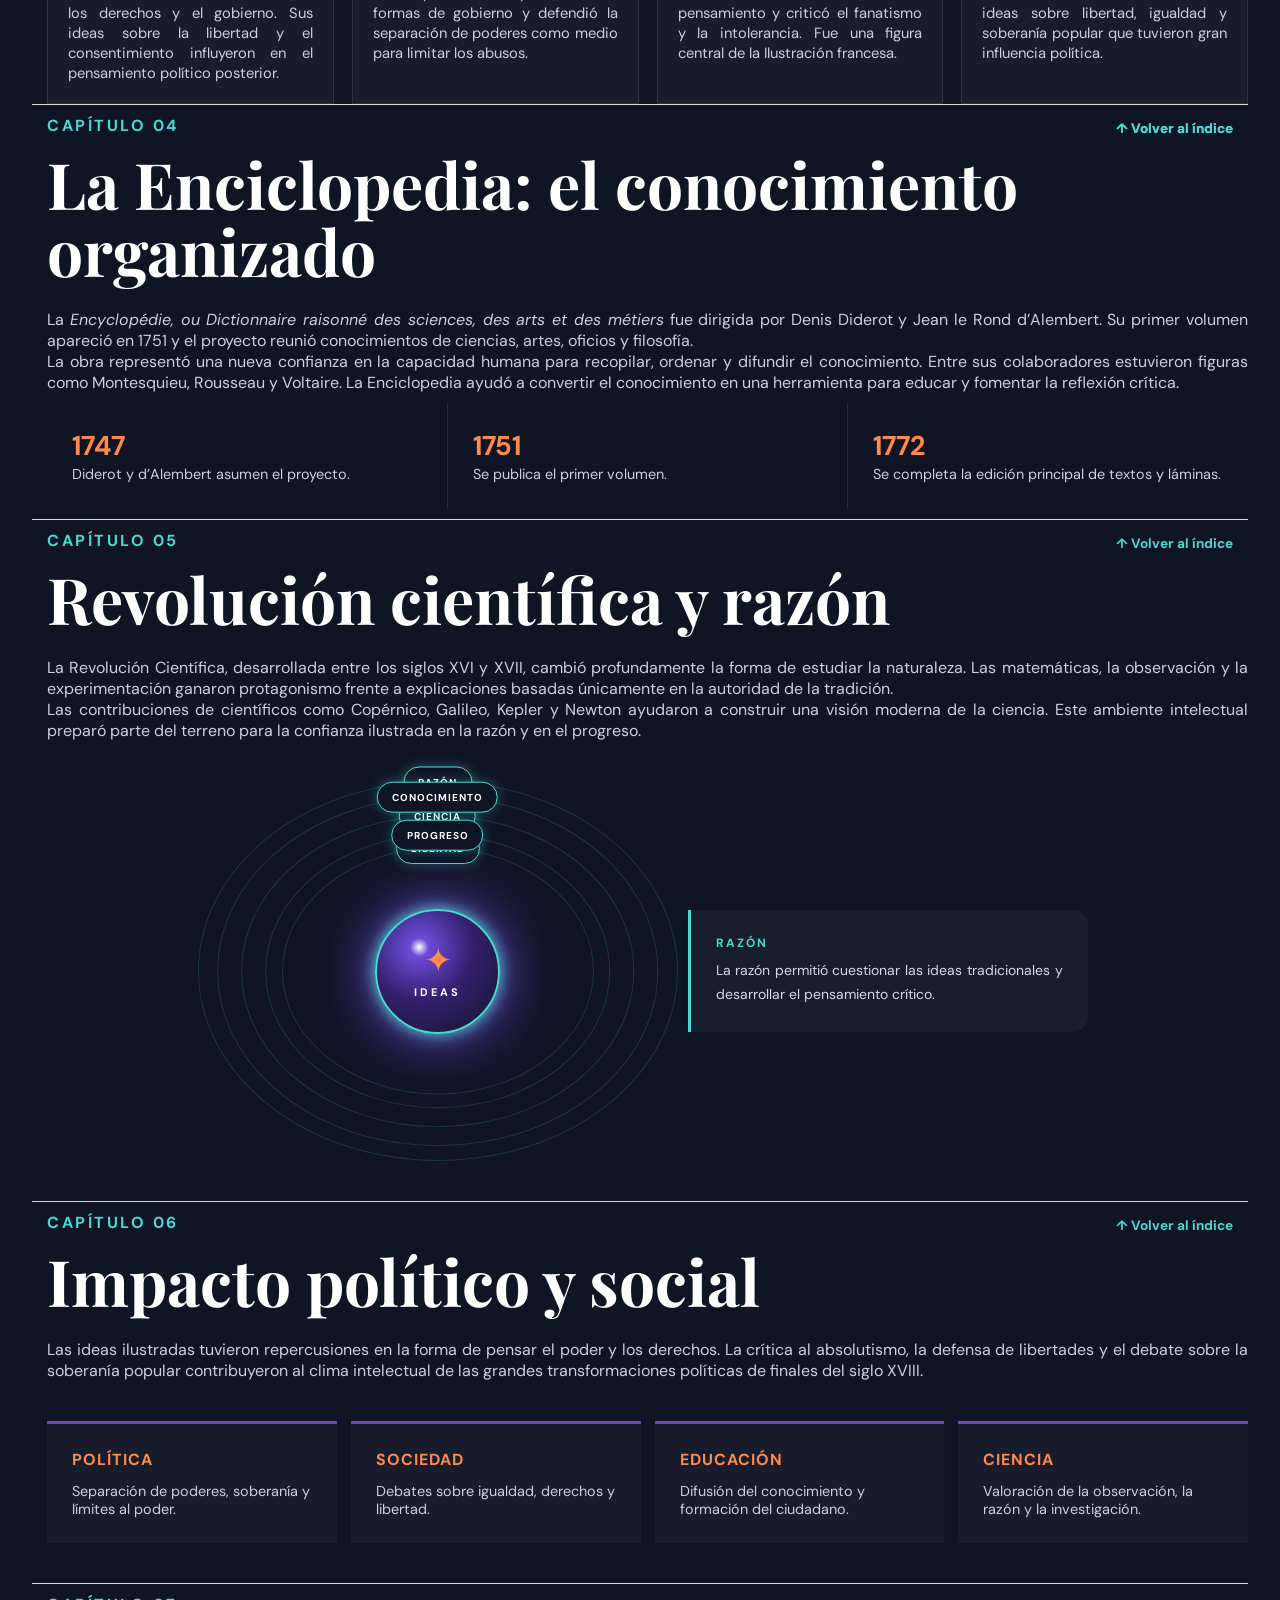
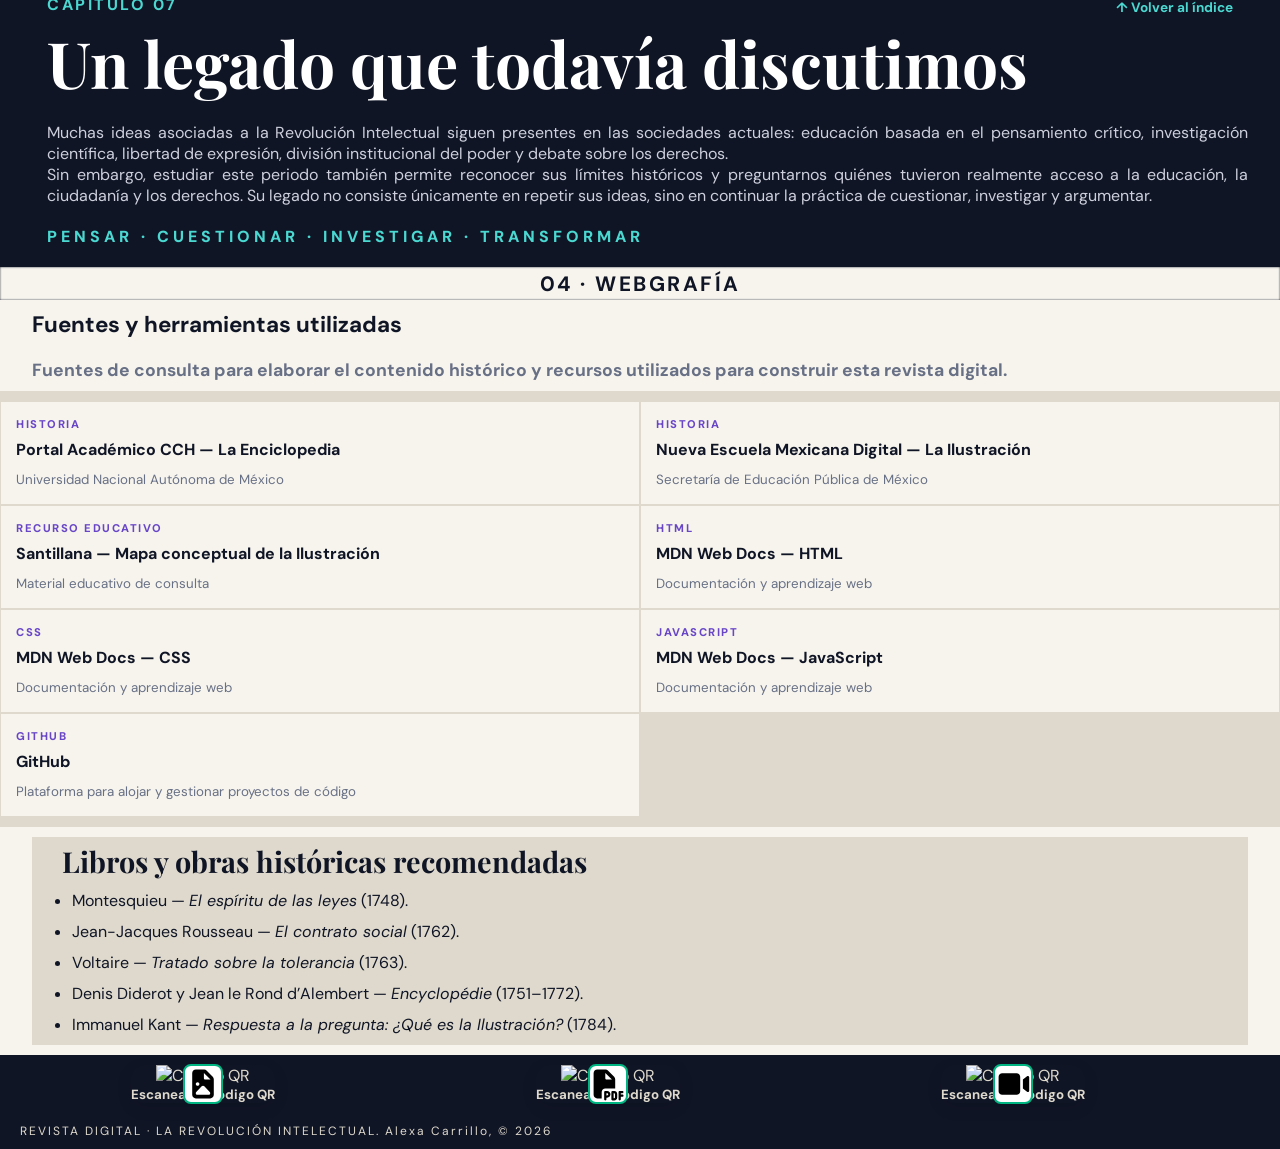
==== commit d8223a4d: "imagen move" ====
--- a/index.html
+++ b/index.html
@@ -7,7 +7,7 @@
   <meta name="description"
     content="Revista Digital de la Revolución Intelectual: Ilustración, ciencia, pensamiento político y legado histórico.">
   <title>Revista Digital | Revolución Intelectual</title>
-   <link rel="icon" type="image/png" href="icon.png">
+  <link rel="icon" type="image/png" href="icon.png">
   <link rel="stylesheet" href="style.css">
 </head>
 
@@ -254,12 +254,12 @@
           </div>
 
         </div>
-
-        <a class="back" href="#indice">↑ Volver al índice</a>
       </article>
 
       <article id="impacto" class="article">
-        <span class="chapter">CAPÍTULO 06</span>
+        <div class="encabezado"><span class="chapter">CAPÍTULO 06</span>
+          <a class="back" href="#indice">↑ Volver al índice</a>
+        </div>
         <h2>Impacto político y social</h2>
         <p>Las ideas ilustradas tuvieron repercusiones en la forma de pensar el poder y los derechos. La crítica al
           absolutismo, la defensa de libertades y el debate sobre la soberanía popular contribuyeron al clima
@@ -270,11 +270,12 @@
           <div><strong>EDUCACIÓN</strong><span>Difusión del conocimiento y formación del ciudadano.</span></div>
           <div><strong>CIENCIA</strong><span>Valoración de la observación, la razón y la investigación.</span></div>
         </div>
-        <a class="back" href="#indice">↑ Volver al índice</a>
       </article>
 
       <article id="legado" class="article">
-        <span class="chapter">CAPÍTULO 07</span>
+        <div class="encabezado"><span class="chapter">CAPÍTULO 07</span>
+          <a class="back" href="#indice">↑ Volver al índice</a>
+        </div>
         <h2>Un legado que todavía discutimos</h2>
         <p>Muchas ideas asociadas a la Revolución Intelectual siguen presentes en las sociedades actuales: educación
           basada en el pensamiento crítico, investigación científica, libertad de expresión, división institucional del
@@ -283,7 +284,6 @@
           tuvieron realmente acceso a la educación, la ciudadanía y los derechos. Su legado no consiste únicamente en
           repetir sus ideas, sino en continuar la práctica de cuestionar, investigar y argumentar.</p>
         <div class="final-message">PENSAR · CUESTIONAR · INVESTIGAR · TRANSFORMAR</div>
-        <a class="back" href="#indice">↑ Volver al índice</a>
       </article>
     </section>
 
--- a/style.css
+++ b/style.css
@@ -471,7 +471,7 @@
   display: grid;
   grid-template-columns: repeat(4, 1fr);
   gap: 14px;
-  margin-top: 40px
+  margin: 40px 0;
 }
 
 .impact-grid div {
@@ -500,7 +500,8 @@
   margin-top: 40px;
   font-weight: 800;
   letter-spacing: 4px;
-  color: var(--cyan)
+  color: var(--cyan);
+  margin: 20px 0;
 }
 
 .intro {
@@ -687,7 +688,7 @@
 
 .intel-container {
 
-  width: 100%;
+  width: 95%;
   max-width: 900px;
 
   margin: 40px auto;
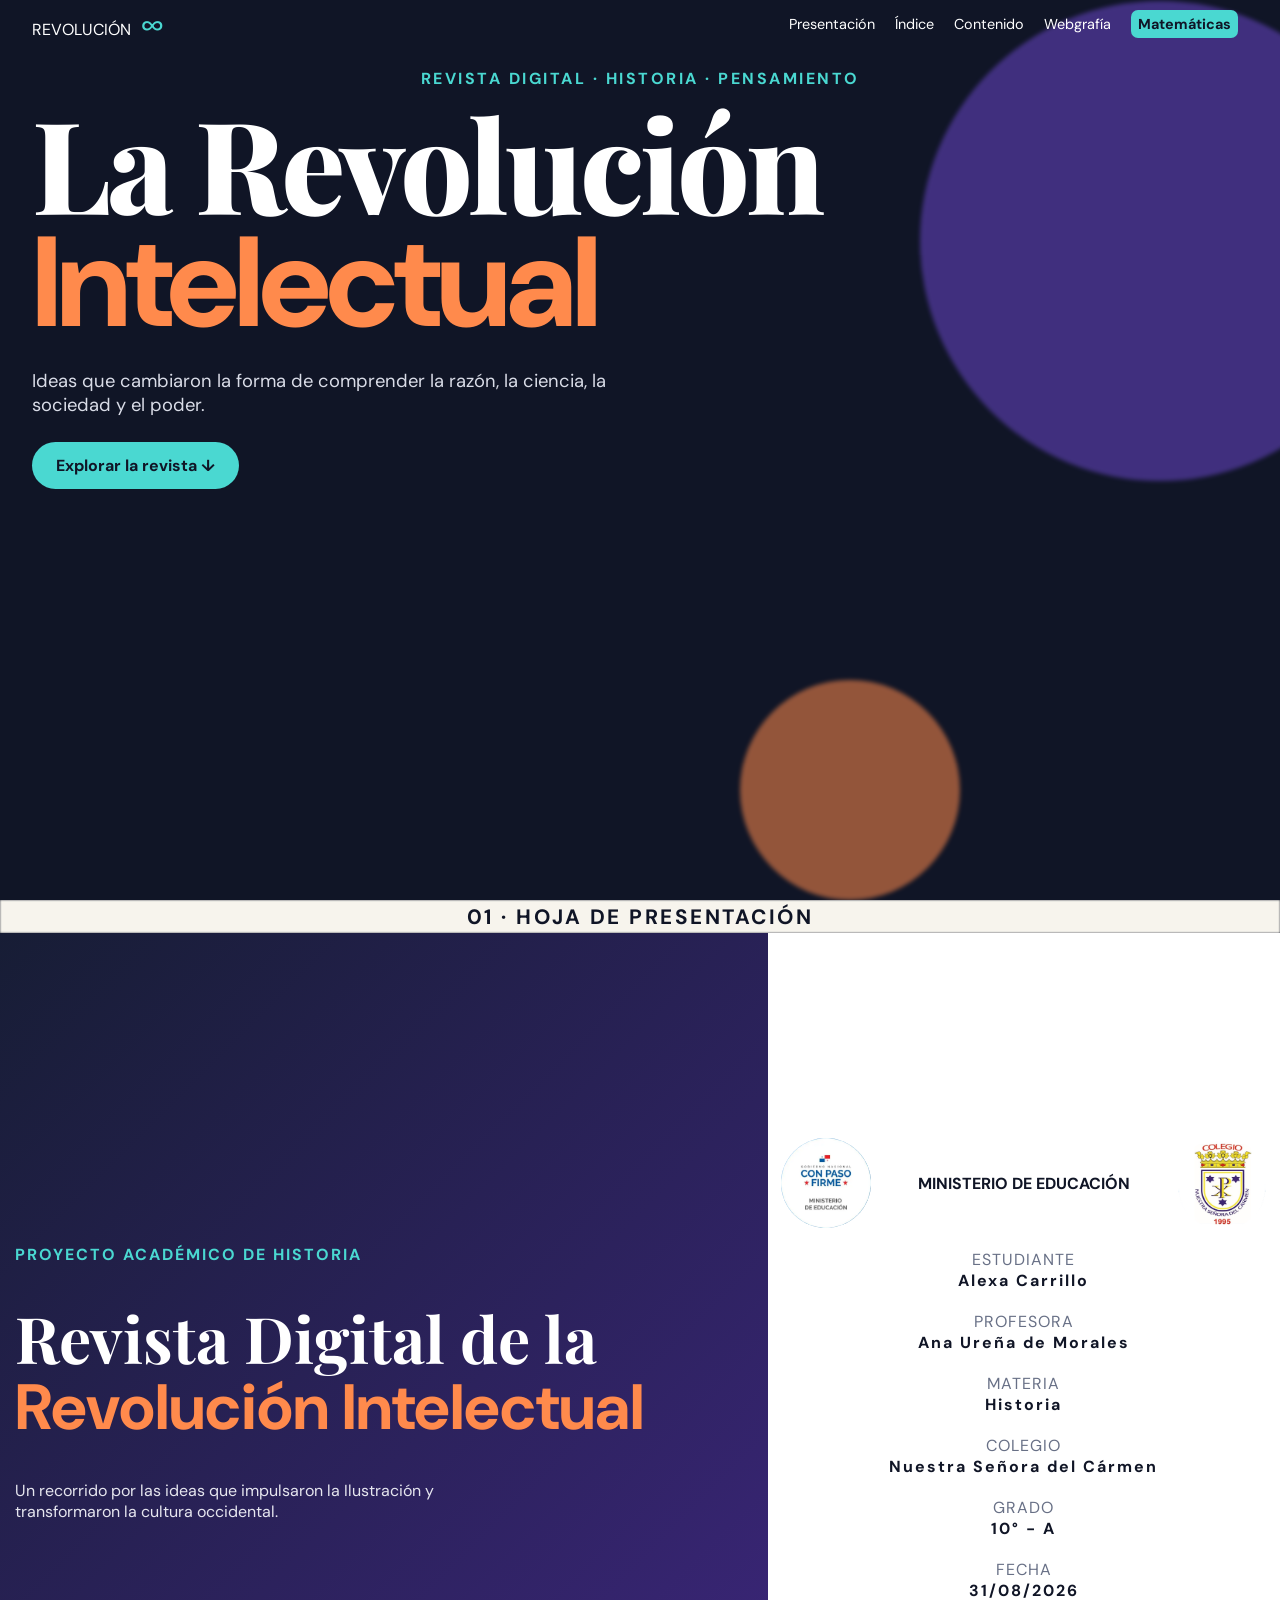
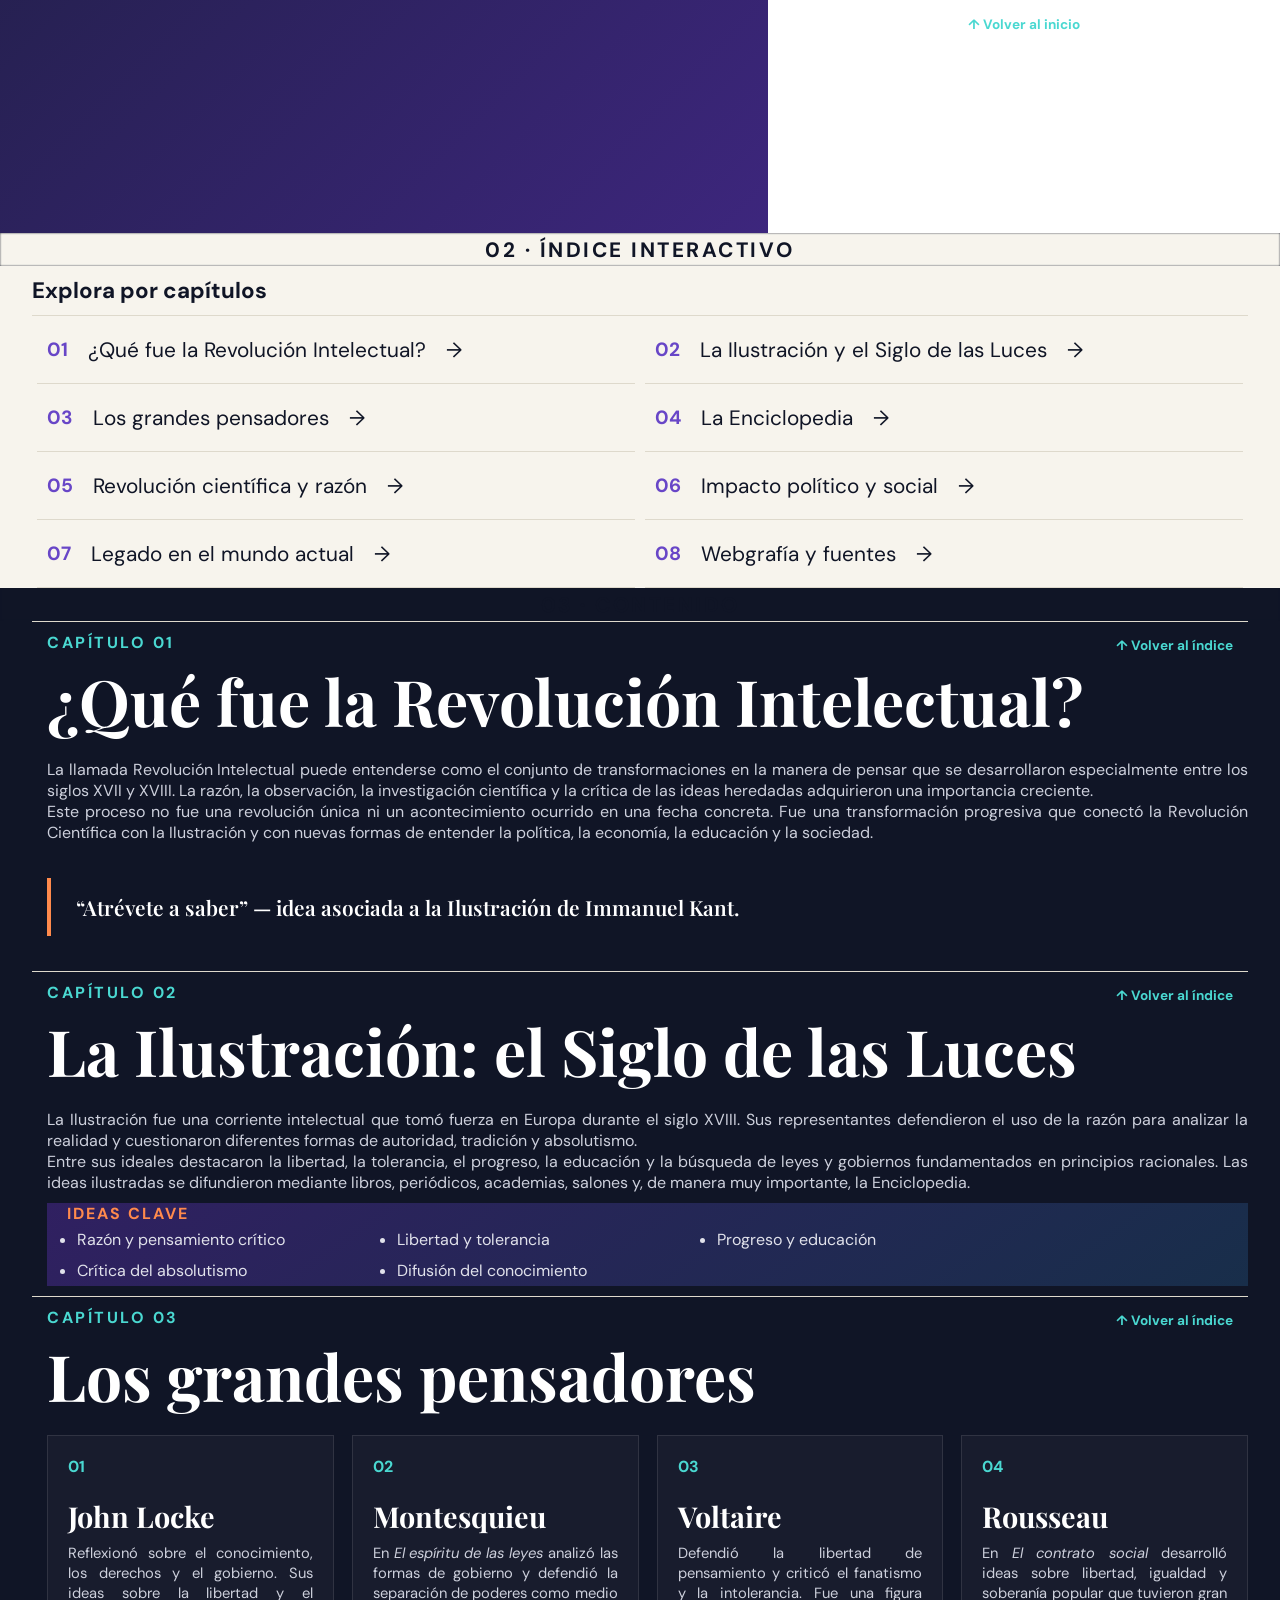
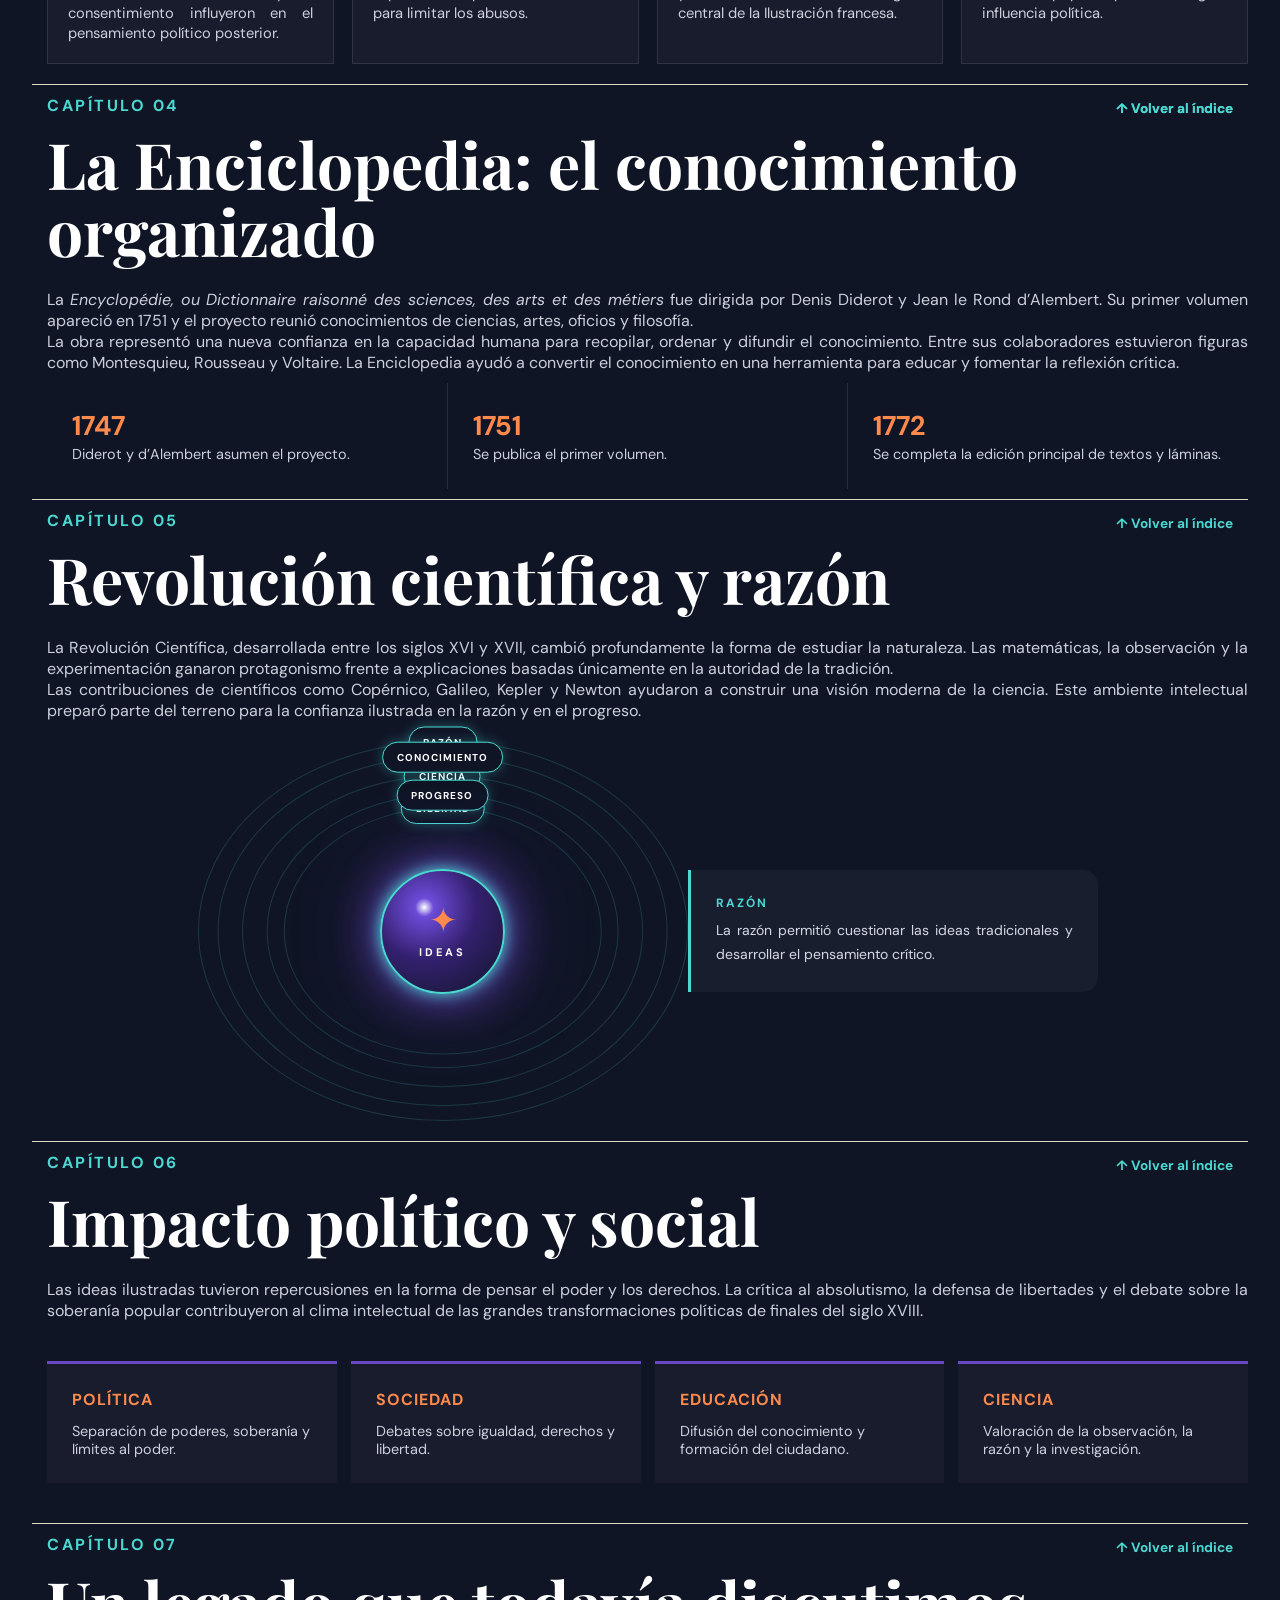
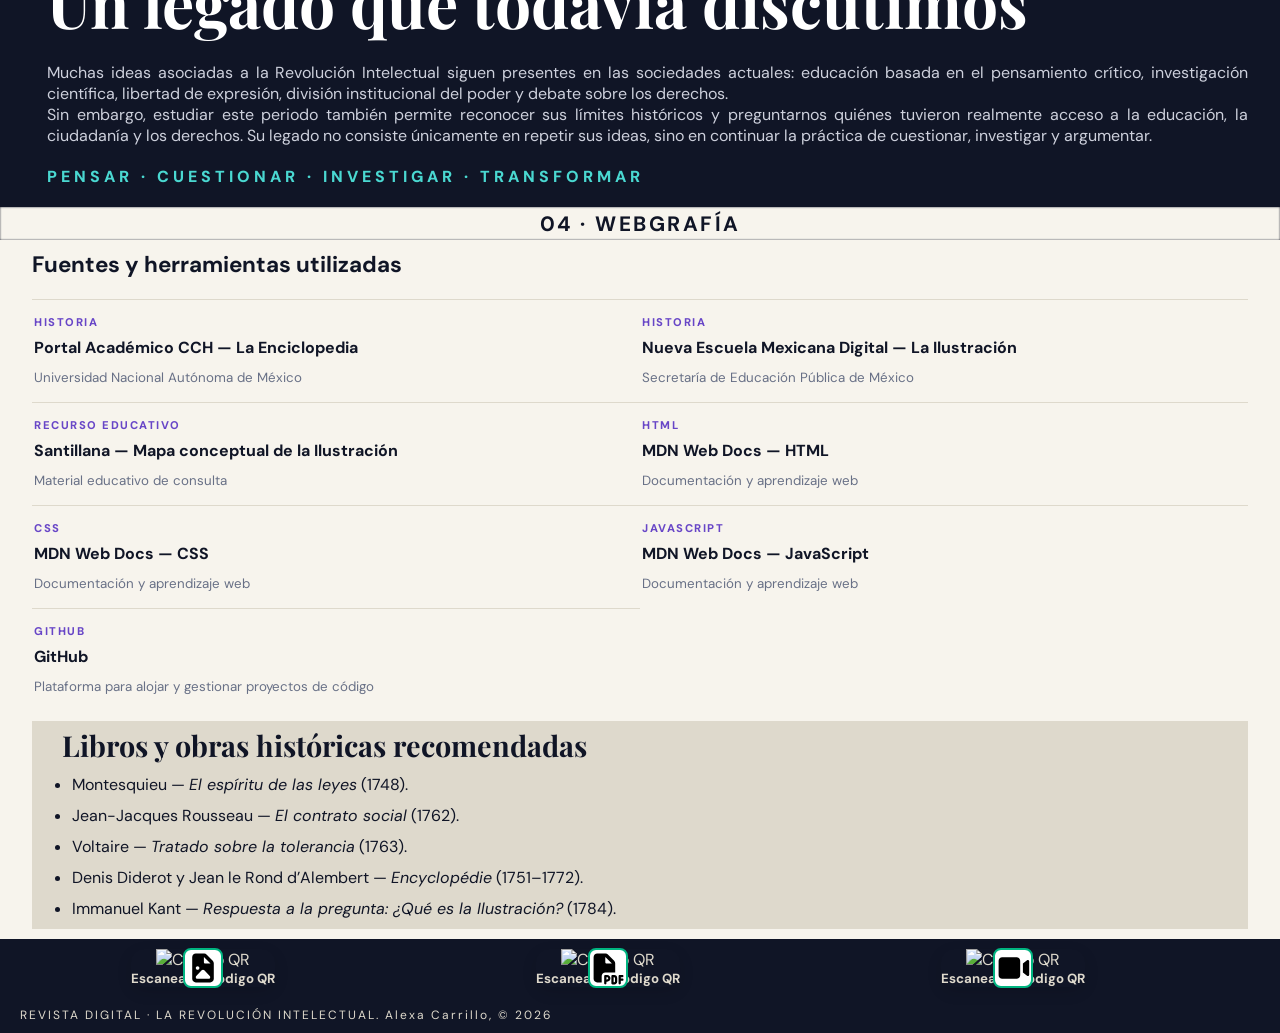
==== commit 8c30de9f: "varias modificaciones" ====
--- a/index.html
+++ b/index.html
@@ -290,10 +290,7 @@
     <section id="webgrafia" class="section grafia">
       <div class="section-tag">04 · WEBGRAFÍA</div>
       <h2 class="section-title">Fuentes y herramientas utilizadas</h2>
-      <p class="intro">Fuentes de consulta para elaborar el contenido histórico y recursos utilizados para construir
-        esta revista digital.</p>
-
-      <div class="sources grafia">
+      <div class="sources">
         <a href="https://e1.portalacademico.cch.unam.mx/alumno/historiauniversal1/unidad3/ilustracion/enciclopedia"
           target="_blank" rel="noopener">
           <span>HISTORIA</span><strong>Portal Académico CCH — La Enciclopedia</strong><small>Universidad Nacional
--- a/style.css
+++ b/style.css
@@ -236,7 +236,7 @@
   letter-spacing: 0 !important
 }
 
-.student{
+.student {
   min-height: 100vh;
   margin: auto;
   width: 95%;
@@ -246,22 +246,23 @@
   justify-content: center;
 }
 
-.student div{
+.student div {
   width: 95%;
   text-align: center;
   margin: 10px auto;
   width: 100%;
 }
-.student div span{
+
+.student div span {
   color: var(--muted);
   letter-spacing: 1px;
 }
 
-.student div strong{
+.student div strong {
   letter-spacing: 2px;
 }
 
-.materia{
+.materia {
   display: flex;
   justify-content: space-between;
   align-items: center;
@@ -270,17 +271,19 @@
   flex-wrap: wrap;
 
 }
-.materia img{
+
+.materia img {
   width: 90px;
   border-radius: 50%;
 }
-.materia p{
+
+.materia p {
   font-weight: bold;
 }
 
 .section-title {
   width: 95%;
-  margin: 10px auto;
+  margin: 10px 0;
   font-size: 1.4rem;
 }
 
@@ -289,7 +292,6 @@
   grid-template-columns: repeat(2, 1fr);
   border-top: 1px solid var(--line);
   width: 95%;
-  margin: 20px auto;
 }
 
 .index-item {
@@ -406,7 +408,7 @@
   display: grid;
   grid-template-columns: repeat(4, 1fr);
   gap: 18px;
-  margin-top: 20px
+  margin: 20px 0;
 }
 
 .thinker {
@@ -513,25 +515,25 @@
 
 }
 
+
 .sources {
   display: grid;
   grid-template-columns: repeat(2, 1fr);
   gap: 0;
-  width: 100%;
-  background: var(--line);
+  width: 95%;
   padding: 10px 0;
 }
 
 .sources a {
-  padding: 15px;
-  background: var(--paper);
-  border: 1px solid var(--line);
-  transition: .2s
+  padding: 15px 2px;
+  border-top: 1px solid var(--line);
+  transition: .2s;
 }
 
 .sources a:hover {
   border-color: var(--violet);
-  transform: translateY(-3px)
+  transform: translateY(-3px);
+  background-color: var(--white);
 }
 
 .sources span {
@@ -552,9 +554,9 @@
 }
 
 .books {
-  margin: 10px 0;
   background: var(--line);
   width: 95%;
+  margin-bottom: 10px;
 }
 
 .books ul {
@@ -663,10 +665,11 @@
 }
 
 @media (max-width: 480px) {
-    /* Diseño para celulares */
-    .materia img{
-      width: 60px;
-    }
+
+  /* Diseño para celulares */
+  .materia img {
+    width: 60px;
+  }
 }
 
 .reveal {
@@ -687,18 +690,13 @@
    ========================================= */
 
 .intel-container {
-
   width: 95%;
   max-width: 900px;
-
-  margin: 40px auto;
-
+  margin: 20px auto;
   display: flex;
   flex-wrap: wrap;
-
   align-items: center;
   justify-content: center;
-
 }
 
 
@@ -710,42 +708,28 @@
 
   width: 380px;
   height: 380px;
-
   min-width: 280px;
   min-height: 280px;
-
   position: relative;
-
   display: flex;
   align-items: center;
   justify-content: center;
-
   flex: 1 1 380px;
-
-}
-
+}
 
 /* =========================================
    CÍRCULO CENTRAL
    ========================================= */
-
 .intel-core {
-
   width: 125px;
   height: 125px;
-
   position: relative;
-
   z-index: 20;
-
   border-radius: 50%;
-
   display: flex;
   flex-direction: column;
-
   align-items: center;
   justify-content: center;
-
   background:
     radial-gradient(circle at 35% 30%,
       #ffffff 0%,
@@ -754,74 +738,45 @@
       #121629 100%);
 
   border: 2px solid #4ad8d1;
-
   box-shadow:
     0 0 15px #4ad8d1,
     0 0 45px #6846c7,
     0 0 80px #6846c780;
-
   animation: corePulse 2.5s infinite ease-in-out;
-
-}
-
+}
 
 /* símbolo */
-
 .core-symbol {
-
   font-size: 34px;
-
   color: #ff8a4c;
-
   line-height: 1;
-
   animation: symbolRotate 5s linear infinite;
-
-}
-
+}
 
 /* texto IDEAS */
-
 .intel-core span {
-
   color: #ffffff;
-
   font-size: 11px;
-
   font-weight: bold;
-
   letter-spacing: 3px;
-
   margin-top: 7px;
-
-}
-
+}
 
 /* =========================================
    ÓRBITAS
    ========================================= */
-
 .idea-orbit {
-
   position: absolute;
-
   top: 50%;
   left: 50%;
-
   width: 100%;
   height: 100%;
-
   transform: translate(-50%, -50%);
-
   border: 1px solid rgba(74, 216, 209, .18);
-
   border-radius: 50%;
-
-}
-
+}
 
 /* tamaños */
-
 .orbit-1 {
   width: 100%;
   height: 100%;
@@ -852,162 +807,98 @@
   animation: orbit5 12s linear infinite;
 }
 
-
 /* =========================================
    PALABRAS
    ========================================= */
-
 .idea {
-
   position: absolute;
-
   top: 0;
   left: 50%;
-
   transform: translate(-50%, -50%);
-
   white-space: nowrap;
-
   border: 1px solid #4ad8d1;
-
   background: #101526;
-
   color: #ffffff;
-
   padding: 8px 14px;
-
   border-radius: 30px;
-
   font-size: 10px;
-
   font-weight: bold;
-
   letter-spacing: 1px;
-
   cursor: pointer;
-
   z-index: 30;
-
   box-shadow:
     0 0 12px #4ad8d155;
-
   transition:
     transform .3s ease,
     background .3s ease,
     box-shadow .3s ease;
-
 }
 
 
 /* hover */
-
 .idea:hover {
-
   background: #6846c7;
-
   transform:
     translate(-50%, -50%) scale(1.2);
-
   box-shadow:
     0 0 10px #4ad8d1,
     0 0 25px #6846c7;
-
-}
-
+}
 
 /* =========================================
    TEXTO EXPLICATIVO
    ========================================= */
-
 .idea-message {
-
   flex: 1 1 300px;
-
   min-width: 280px;
-
-  margin: 0 10px;
-
   padding: 25px;
-
   text-align: left;
-
   border-left: 3px solid #4ad8d1;
-
   background: rgba(255, 255, 255, .04);
-
   border-radius: 0 15px 15px 0;
-
   transition: .4s;
-
-}
-
+}
 
 /* título */
-
 .idea-message span {
-
   display: block;
-
   color: #4ad8d1;
-
   font-size: 12px;
-
   font-weight: bold;
-
   letter-spacing: 2px;
-
   margin-bottom: 8px;
-
-}
-
+}
 
 /* explicación */
-
 .idea-message p {
-
   margin: 0;
-
   color: #d5d8e4;
-
   font-size: 14px;
-
   line-height: 1.7;
-
-}
-
+}
 
 /* =========================================
    ANIMACIONES
    ========================================= */
-
 @keyframes corePulse {
 
   0%,
   100% {
-
     transform: scale(1);
-
     box-shadow:
       0 0 15px #4ad8d1,
       0 0 45px #6846c7;
-
   }
 
   50% {
-
     transform: scale(1.08);
-
     box-shadow:
       0 0 30px #4ad8d1,
       0 0 80px #6846c7;
-
-  }
-
-}
-
+  }
+}
 
 @keyframes symbolRotate {
-
   from {
     transform: rotate(0deg);
   }
@@ -1015,7 +906,6 @@
   to {
     transform: rotate(360deg);
   }
-
 }
 
 
@@ -1030,12 +920,9 @@
     transform:
       translate(-50%, -50%) rotate(360deg);
   }
-
-}
-
+}
 
 @keyframes orbit2 {
-
   from {
     transform:
       translate(-50%, -50%) rotate(0deg);
@@ -1045,9 +932,7 @@
     transform:
       translate(-50%, -50%) rotate(360deg);
   }
-
-}
-
+}
 
 @keyframes orbit3 {
 
@@ -1078,7 +963,6 @@
 
 }
 
-
 @keyframes orbit5 {
 
   from {
@@ -1093,7 +977,6 @@
 
 }
 
-
 /* =========================================
    TABLET
    ========================================= */
@@ -1101,37 +984,24 @@
 @media (max-width: 800px) {
 
   .intel-container {
-
     flex-direction: column;
-
+    justify-content: center;
+    align-items: center;
   }
 
   .intel-logo {
-
     flex: 0 1 350px;
-
     width: min(350px, 90vw);
-
     height: min(350px, 90vw);
-
   }
 
   .idea-message {
-
-    width: min(500px, 90vw);
-
     flex: none;
-
-    margin: 20px 10px 0;
-
     border-left: none;
-
     border-top: 3px solid #4ad8d1;
-
     border-radius: 0 0 15px 15px;
-
     text-align: center;
-
+    margin-top: 20px;
   }
 
 }
@@ -1226,7 +1096,7 @@
 
 
 /* Contenedor del QR */
-.codigosqr{
+.codigosqr {
   display: flex;
   justify-content: space-around;
   width: 95%;
@@ -1245,7 +1115,7 @@
   flex-direction: column;
 }
 
-.qrcode{
+.qrcode {
   width: 100%;
   height: 100%;
   object-fit: contain;
@@ -1275,7 +1145,7 @@
 
 
 /*Matemáticas*/
-.mat{
+.mat {
   border-radius: 7px;
   padding: 5px 7px;
   background-color: var(--cyan);
@@ -1283,9 +1153,8 @@
   font-weight: bold;
   transition: 0.3s;
 }
-.mat:hover{
+
+.mat:hover {
   scale: 0.95;
   background-color: transparent;
-}
-
-
+}
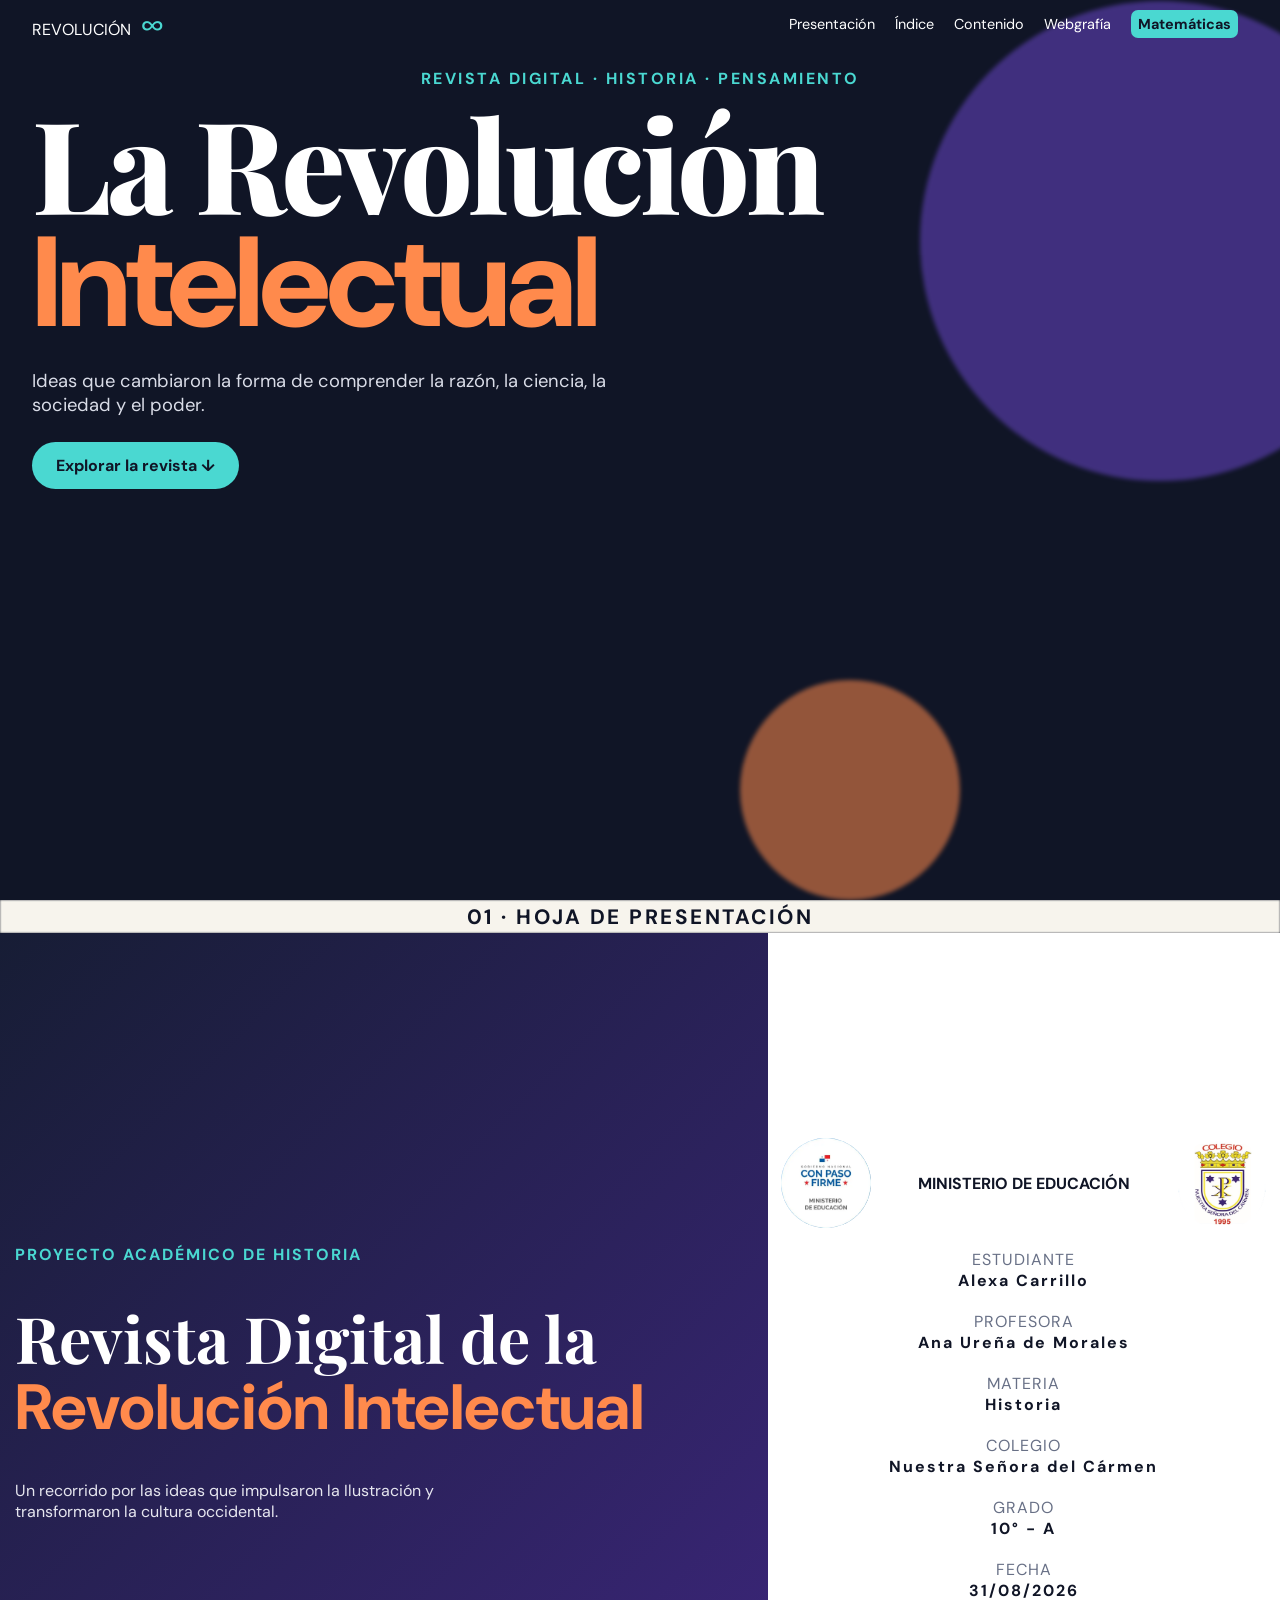
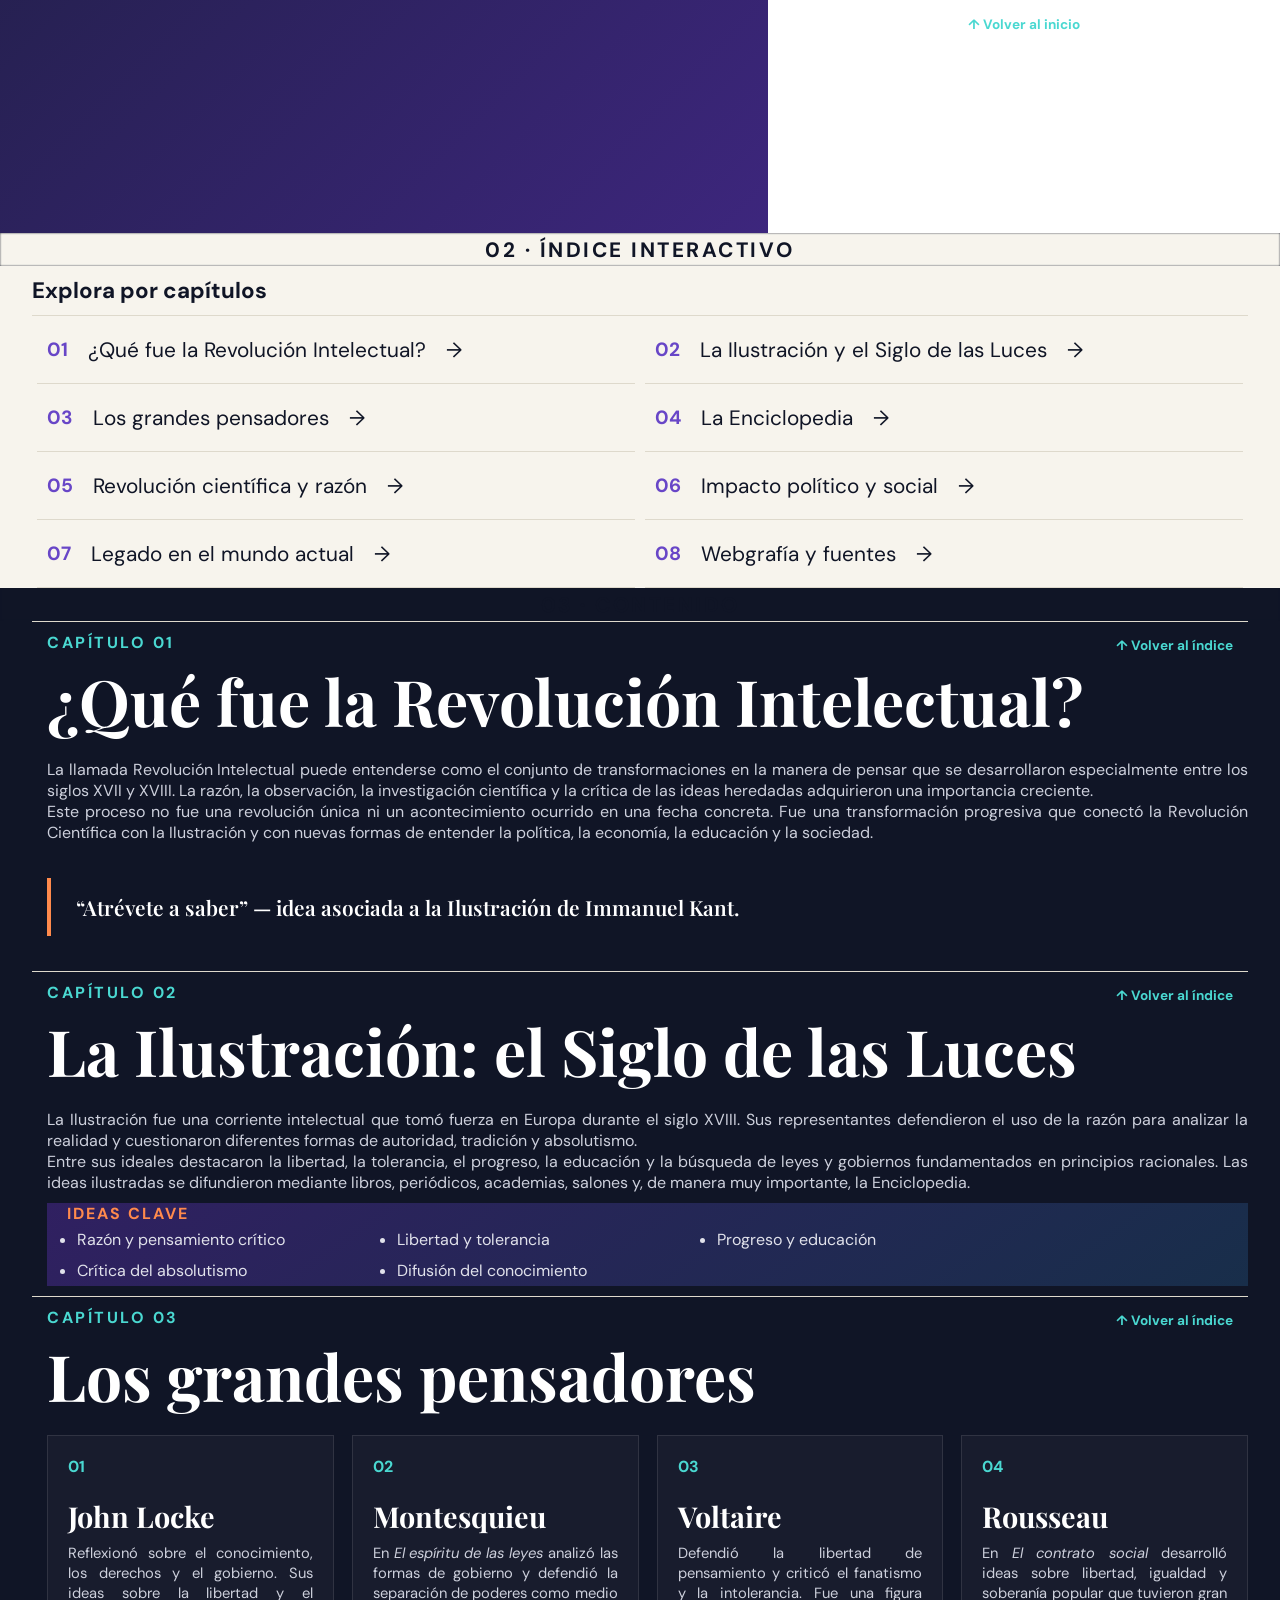
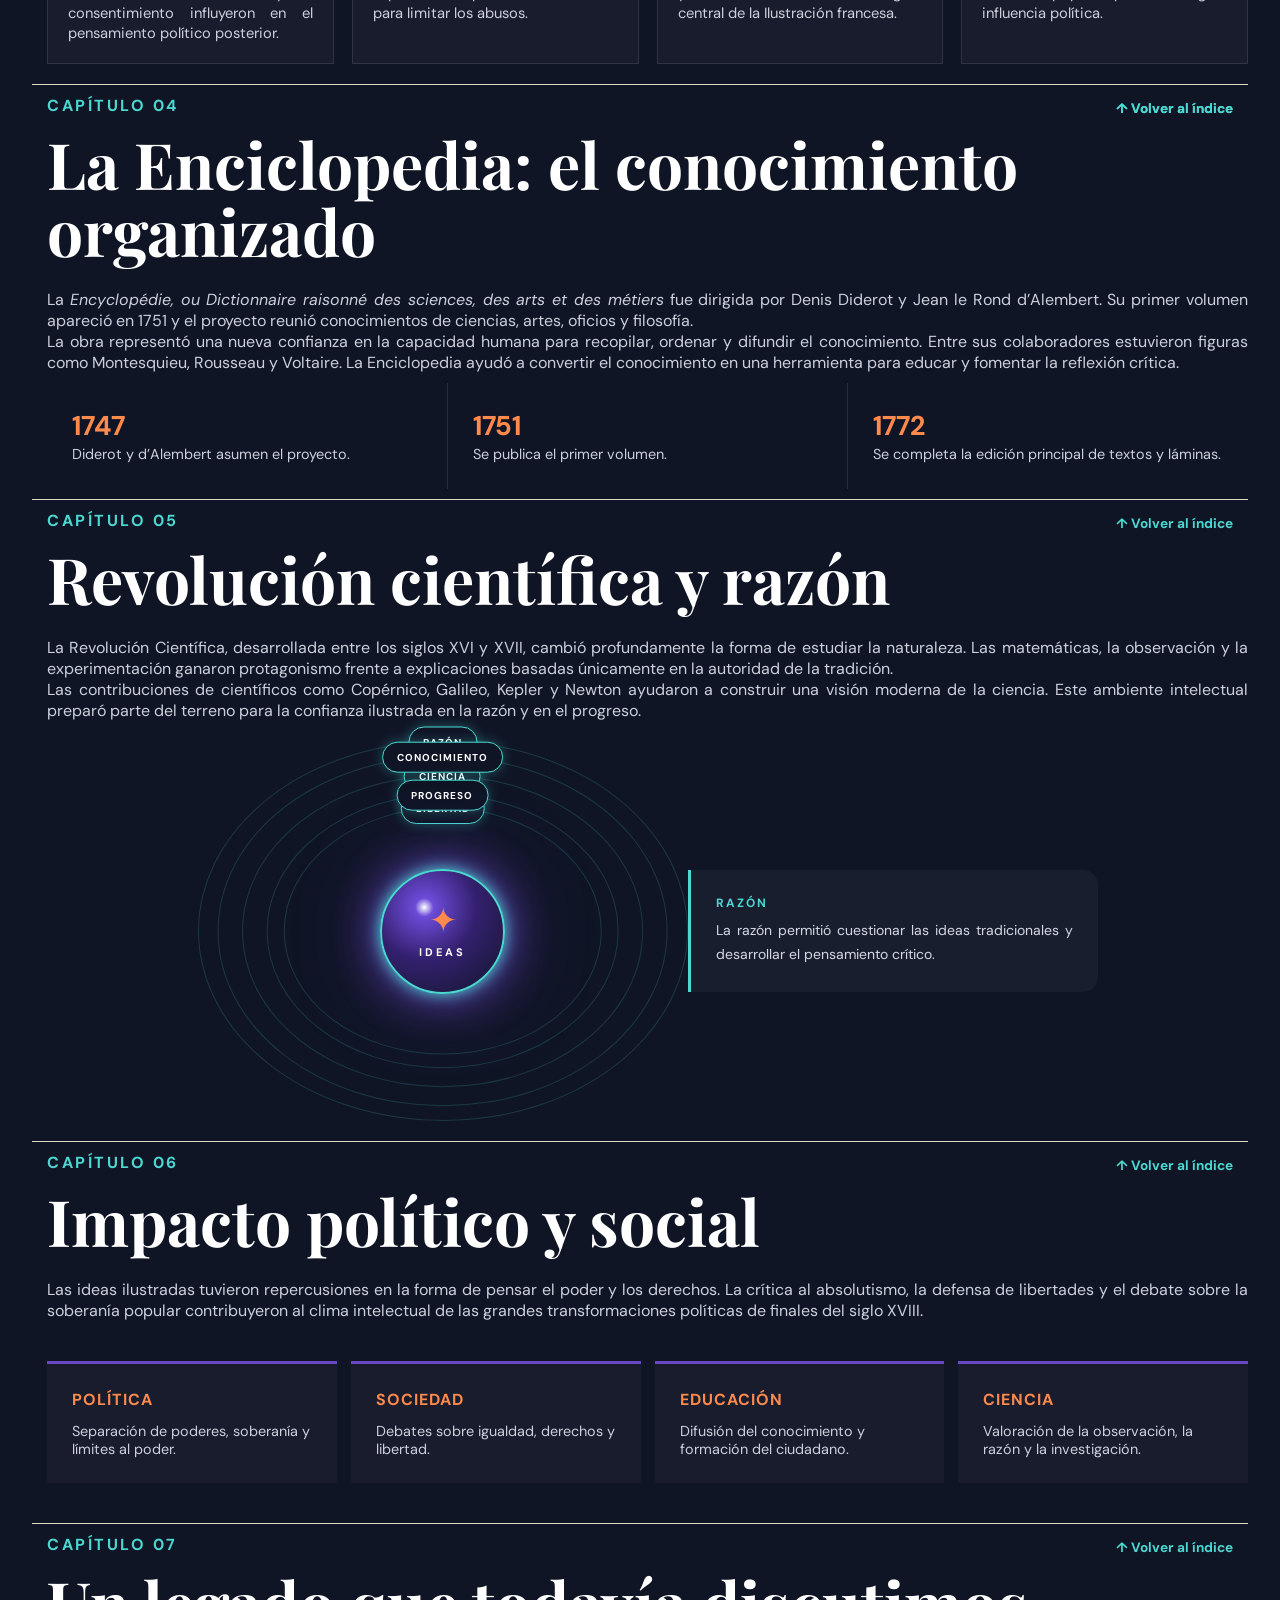
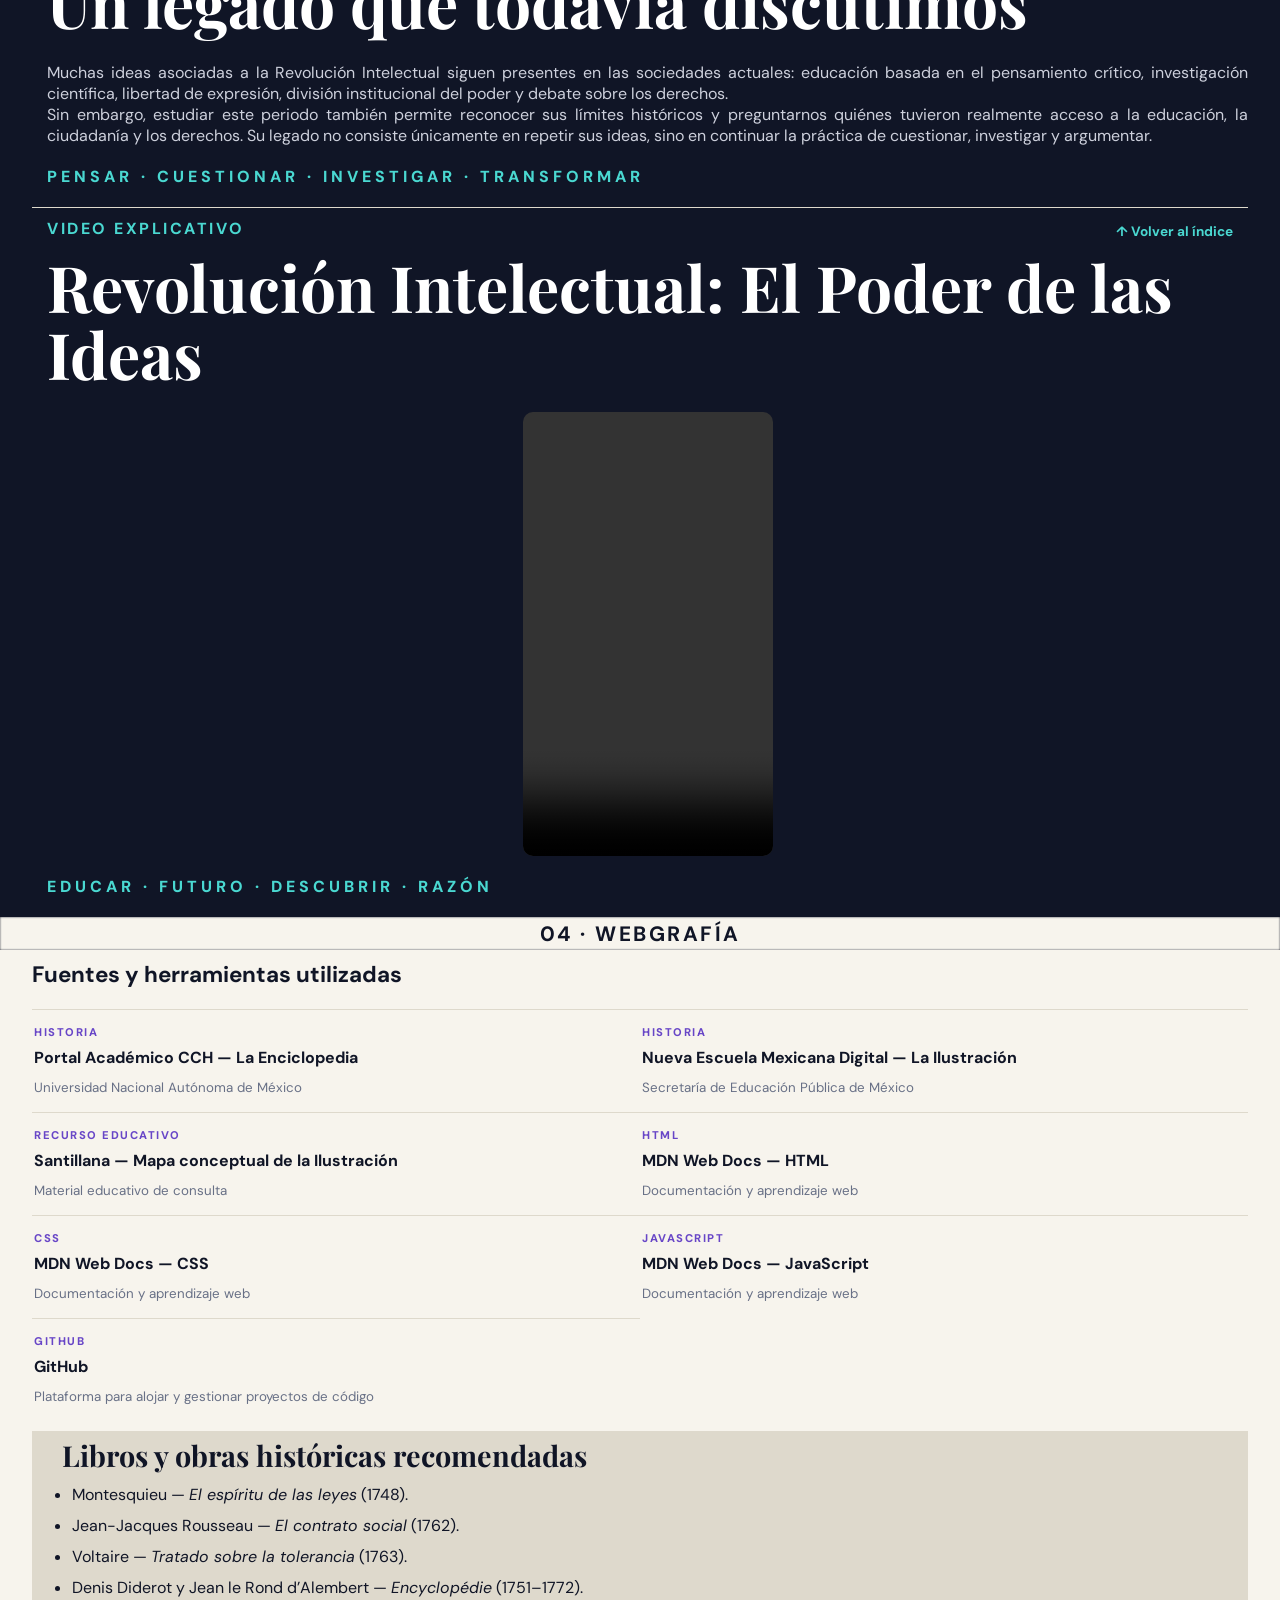
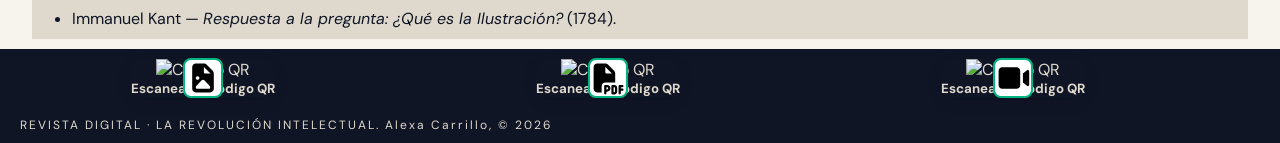
==== commit 0ce24971: "video explicativo" ====
--- a/index.html
+++ b/index.html
@@ -285,6 +285,15 @@
           repetir sus ideas, sino en continuar la práctica de cuestionar, investigar y argumentar.</p>
         <div class="final-message">PENSAR · CUESTIONAR · INVESTIGAR · TRANSFORMAR</div>
       </article>
+
+      <article id="legado" class="article">
+        <div class="encabezado"><span class="chapter">VIDEO EXPLICATIVO</span>
+          <a class="back" href="#indice">↑ Volver al índice</a>
+        </div>
+        <h2>Revolución Intelectual: El Poder de las Ideas</h2>
+        <video src="expli-video.mp4" class="revExp" controls></video>
+        <div class="final-message">EDUCAR · FUTURO · DESCUBRIR · RAZÓN</div>
+      </article>
     </section>
 
     <section id="webgrafia" class="section grafia">
--- a/style.css
+++ b/style.css
@@ -681,6 +681,16 @@
 .reveal.visible {
   opacity: 1;
   transform: translateY(0)
+}
+
+.revExp{
+  width: 250px;
+  border: none;
+  border-radius: 10px;
+  max-width: 95%;
+  margin: 10px auto;
+  display: flex;
+  aspect-ratio: 9/16;
 }
 
 
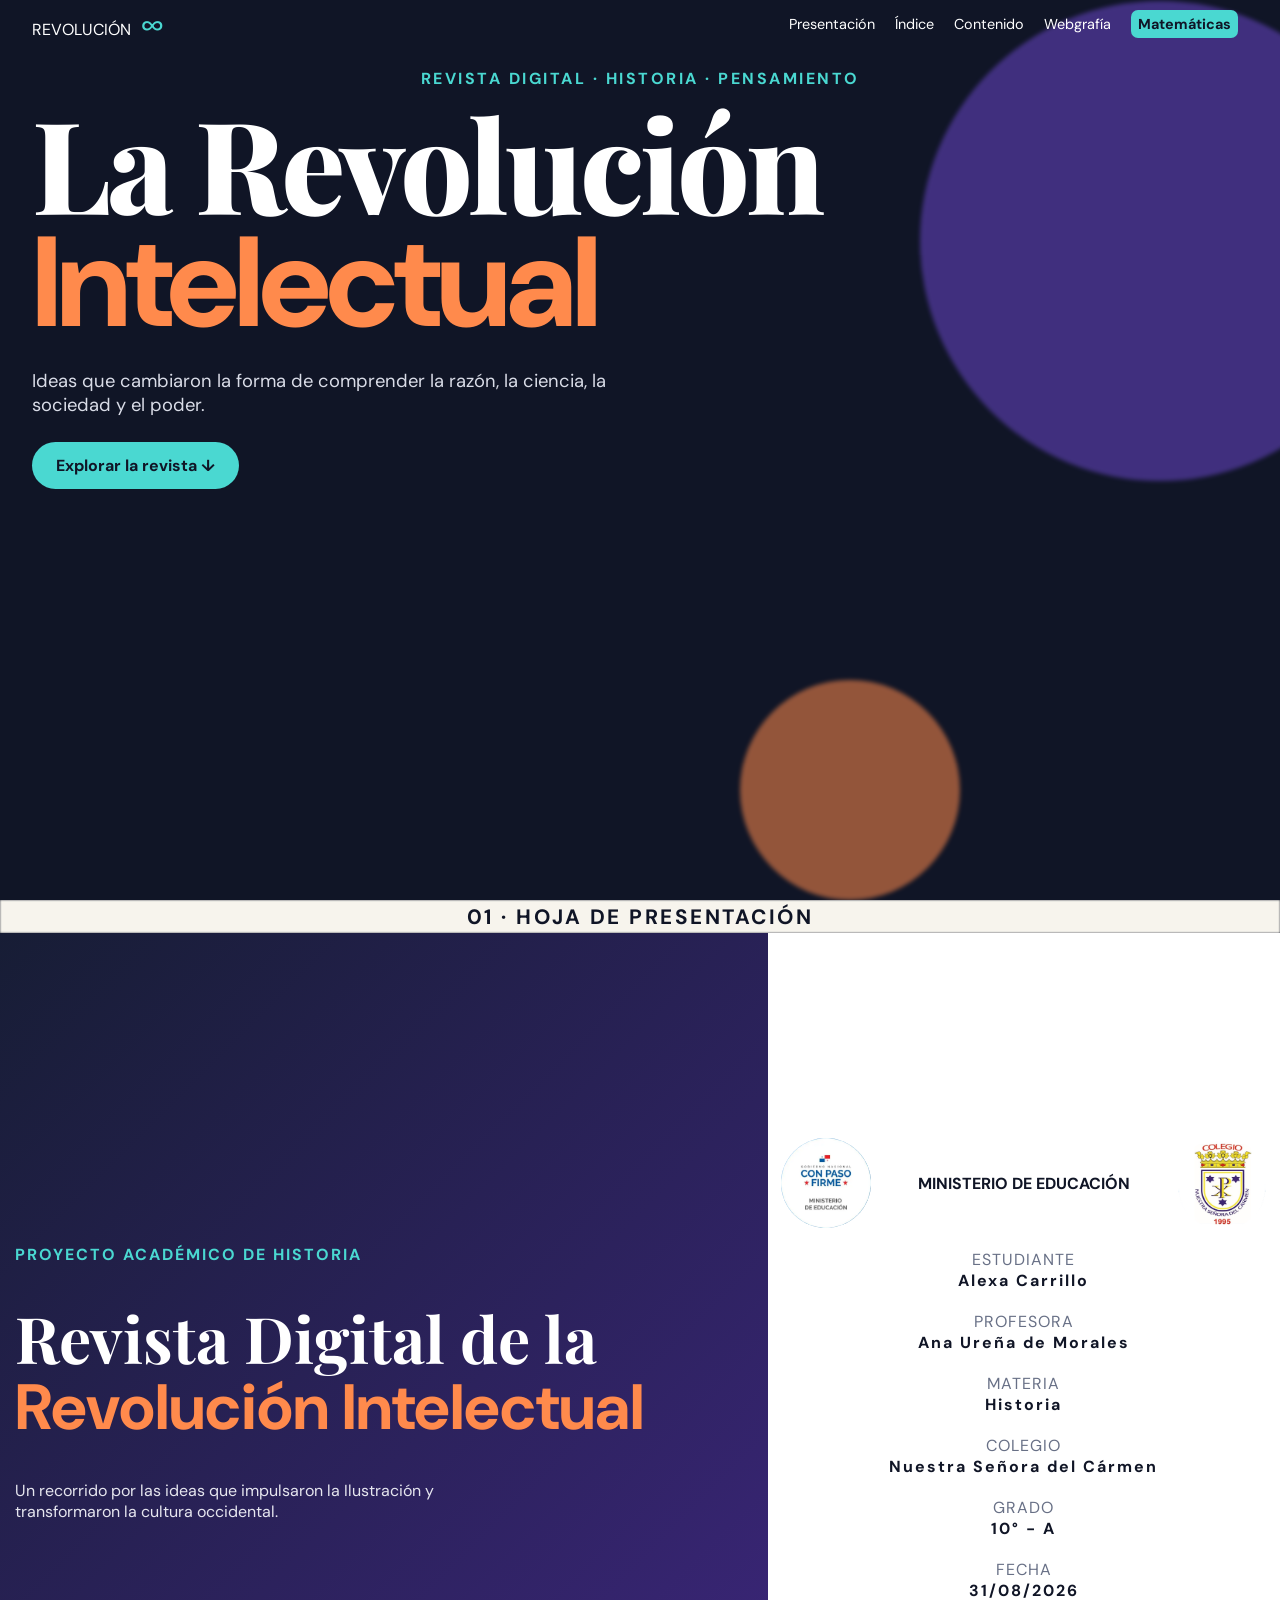
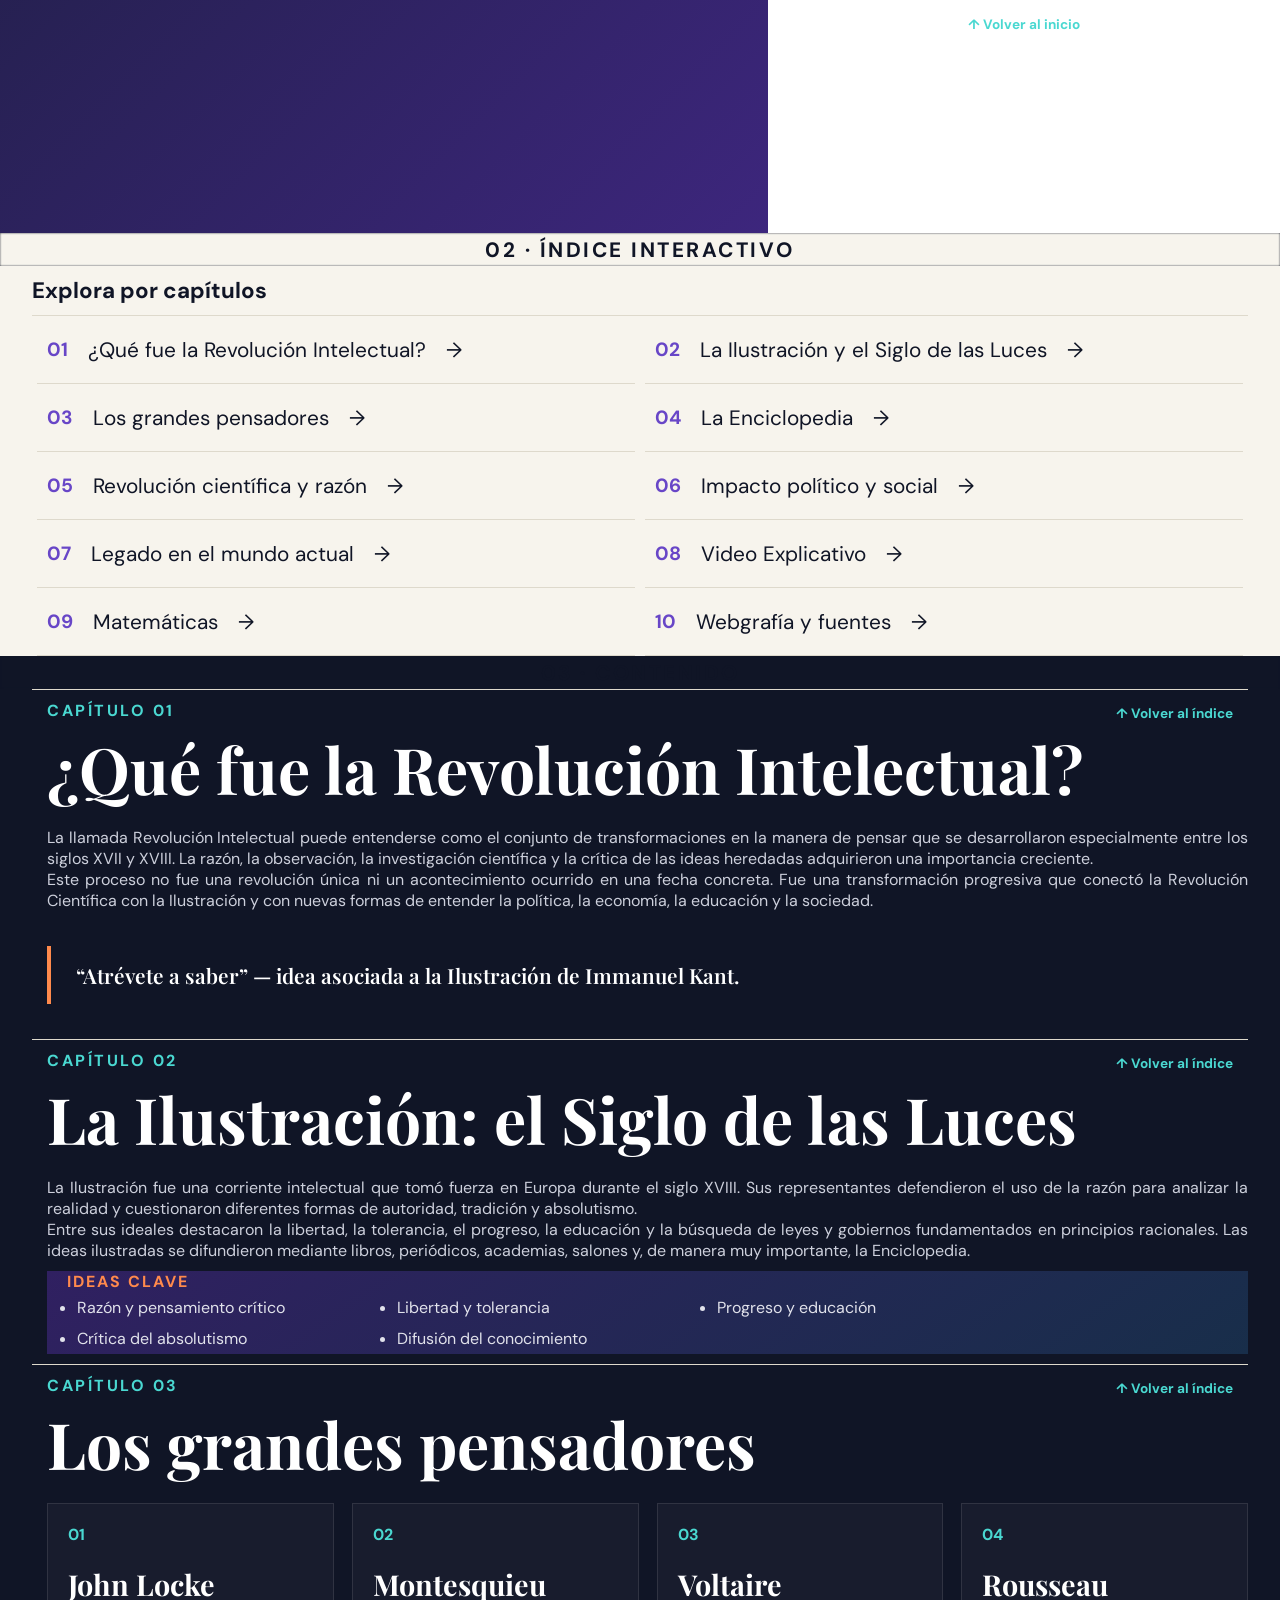
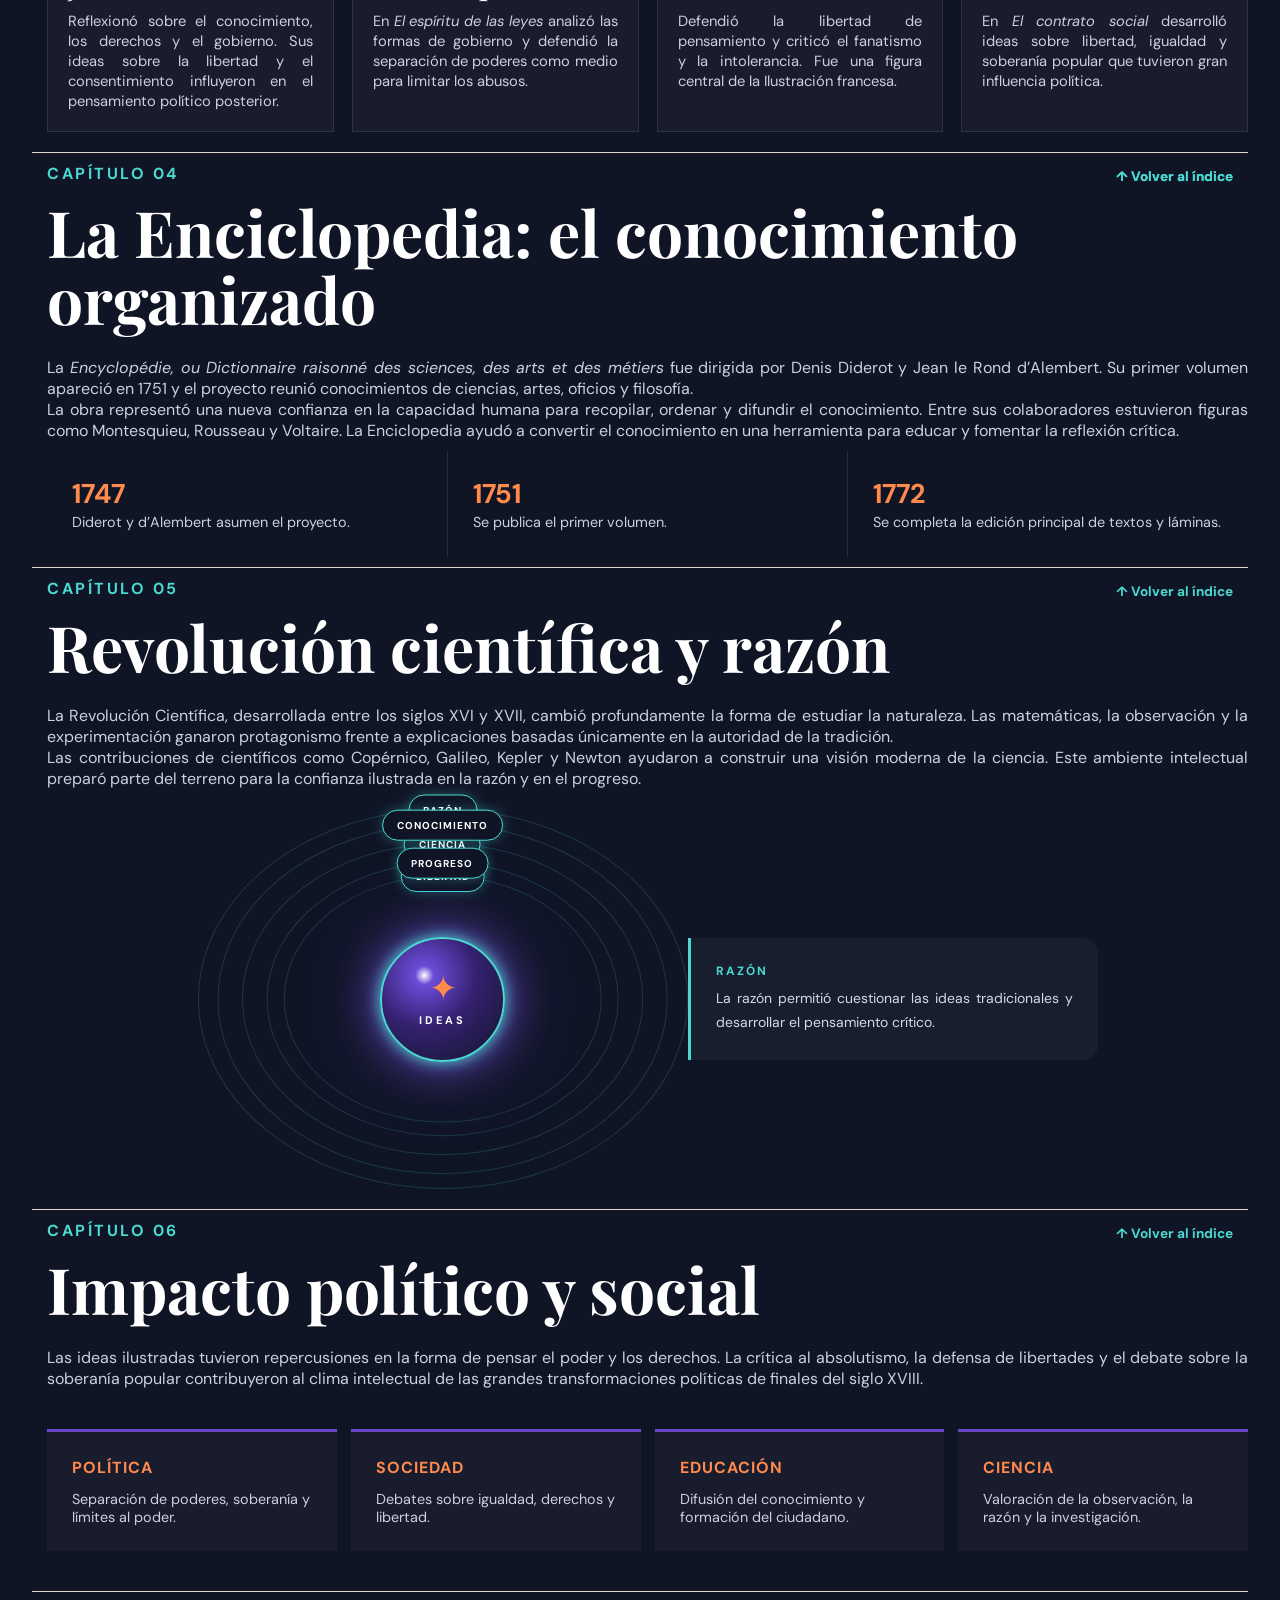
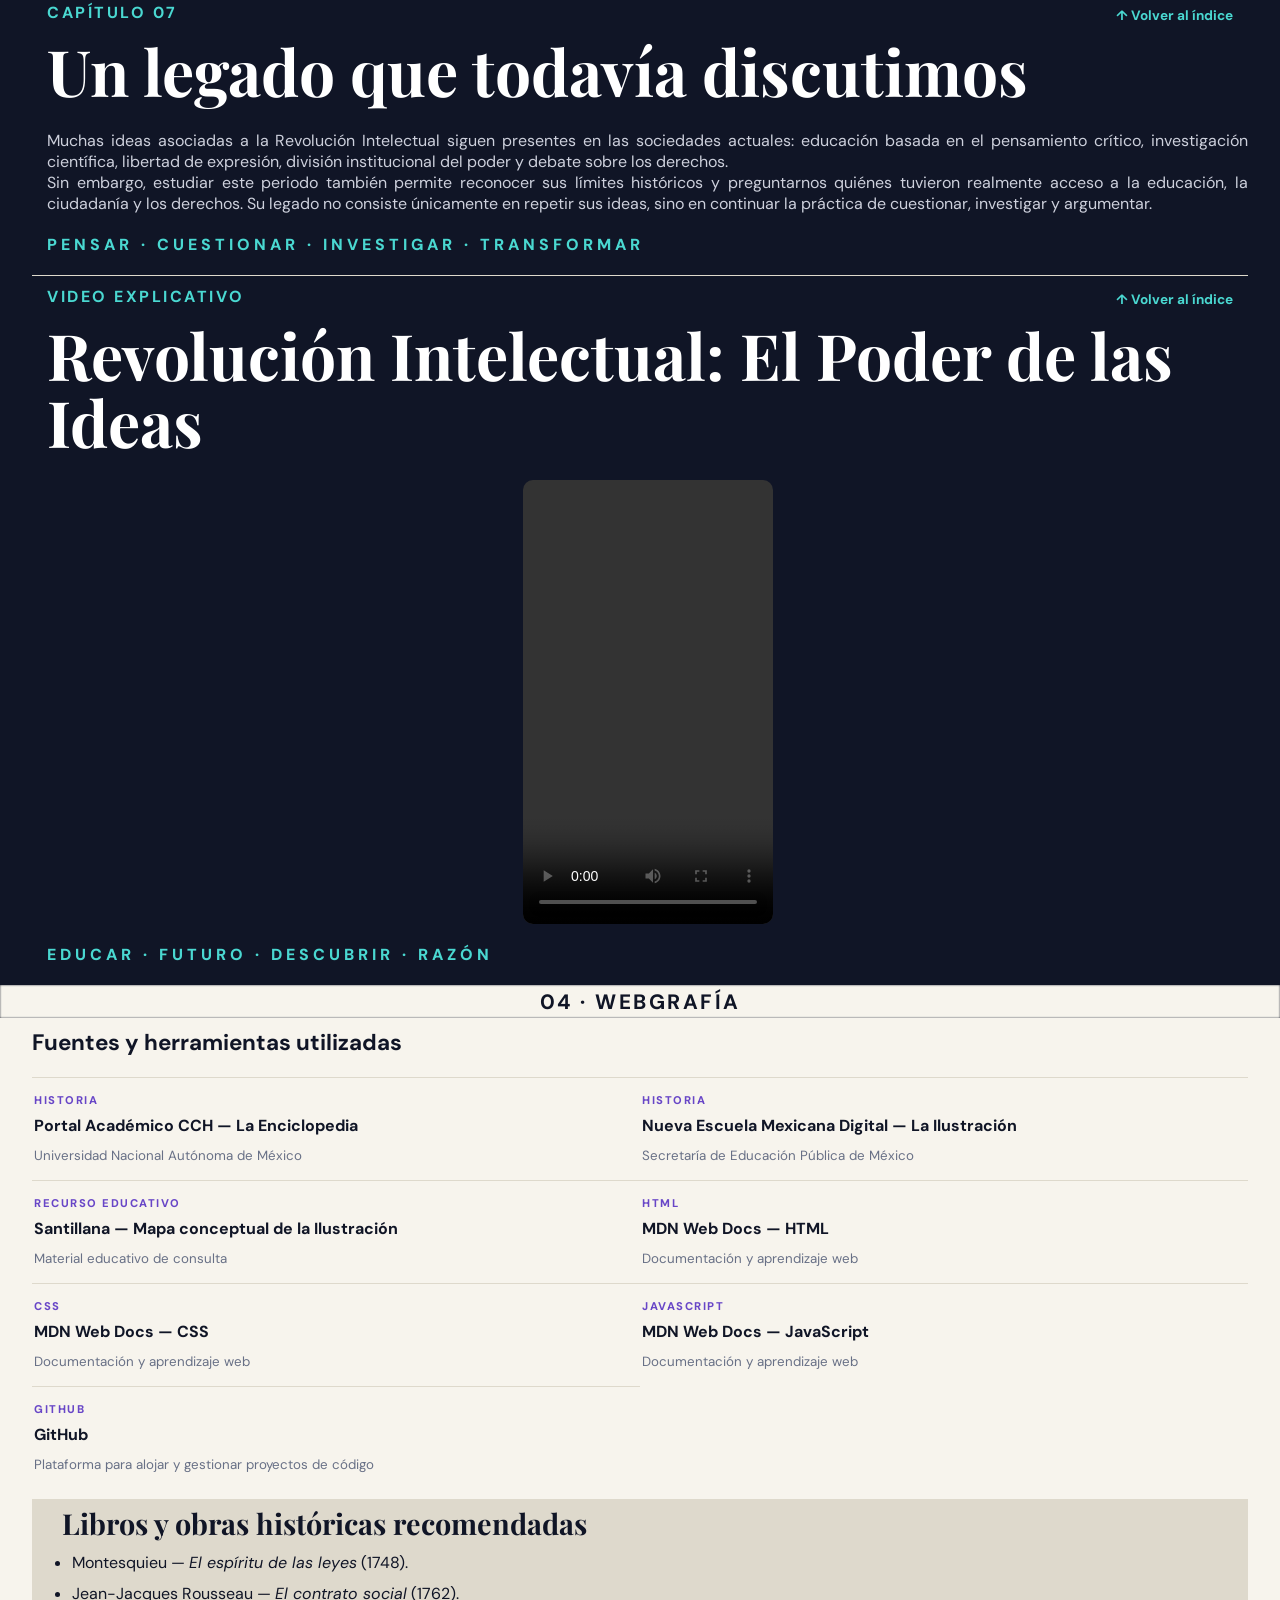
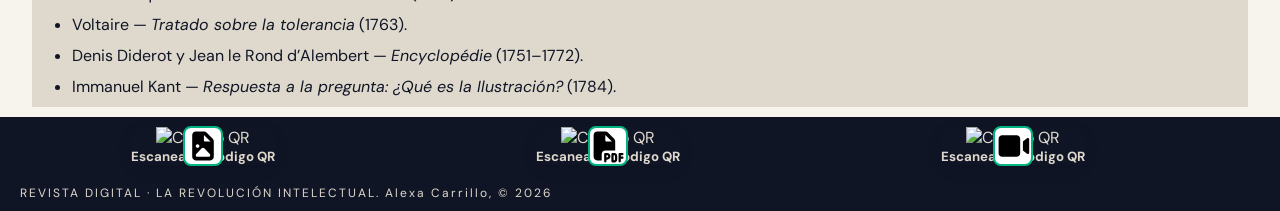
==== commit 7dcd6606: "agregar enlaces" ====
--- a/index.html
+++ b/index.html
@@ -74,7 +74,9 @@
         <a href="#ciencia" class="index-item"><b>05</b><span>Revolución científica y razón</span>→</a>
         <a href="#impacto" class="index-item"><b>06</b><span>Impacto político y social</span>→</a>
         <a href="#legado" class="index-item"><b>07</b><span>Legado en el mundo actual</span>→</a>
-        <a href="#webgrafia" class="index-item"><b>08</b><span>Webgrafía y fuentes</span>→</a>
+        <a href="#video" class="index-item"><b>08</b><span>Video Explicativo</span>→</a>
+        <a href="matematica.html" target="_blank" rel="noopener noreferrer" class="index-item"><b>09</b><span>Matemáticas</span>→</a>
+        <a href="#webgrafia" class="index-item"><b>10</b><span>Webgrafía y fuentes</span>→</a>
       </div>
     </section>
 
@@ -286,7 +288,7 @@
         <div class="final-message">PENSAR · CUESTIONAR · INVESTIGAR · TRANSFORMAR</div>
       </article>
 
-      <article id="legado" class="article">
+      <article id="video" class="article">
         <div class="encabezado"><span class="chapter">VIDEO EXPLICATIVO</span>
           <a class="back" href="#indice">↑ Volver al índice</a>
         </div>
--- a/style.css
+++ b/style.css
@@ -688,7 +688,7 @@
   border: none;
   border-radius: 10px;
   max-width: 95%;
-  margin: 10px auto;
+  margin: 5px auto;
   display: flex;
   aspect-ratio: 9/16;
 }
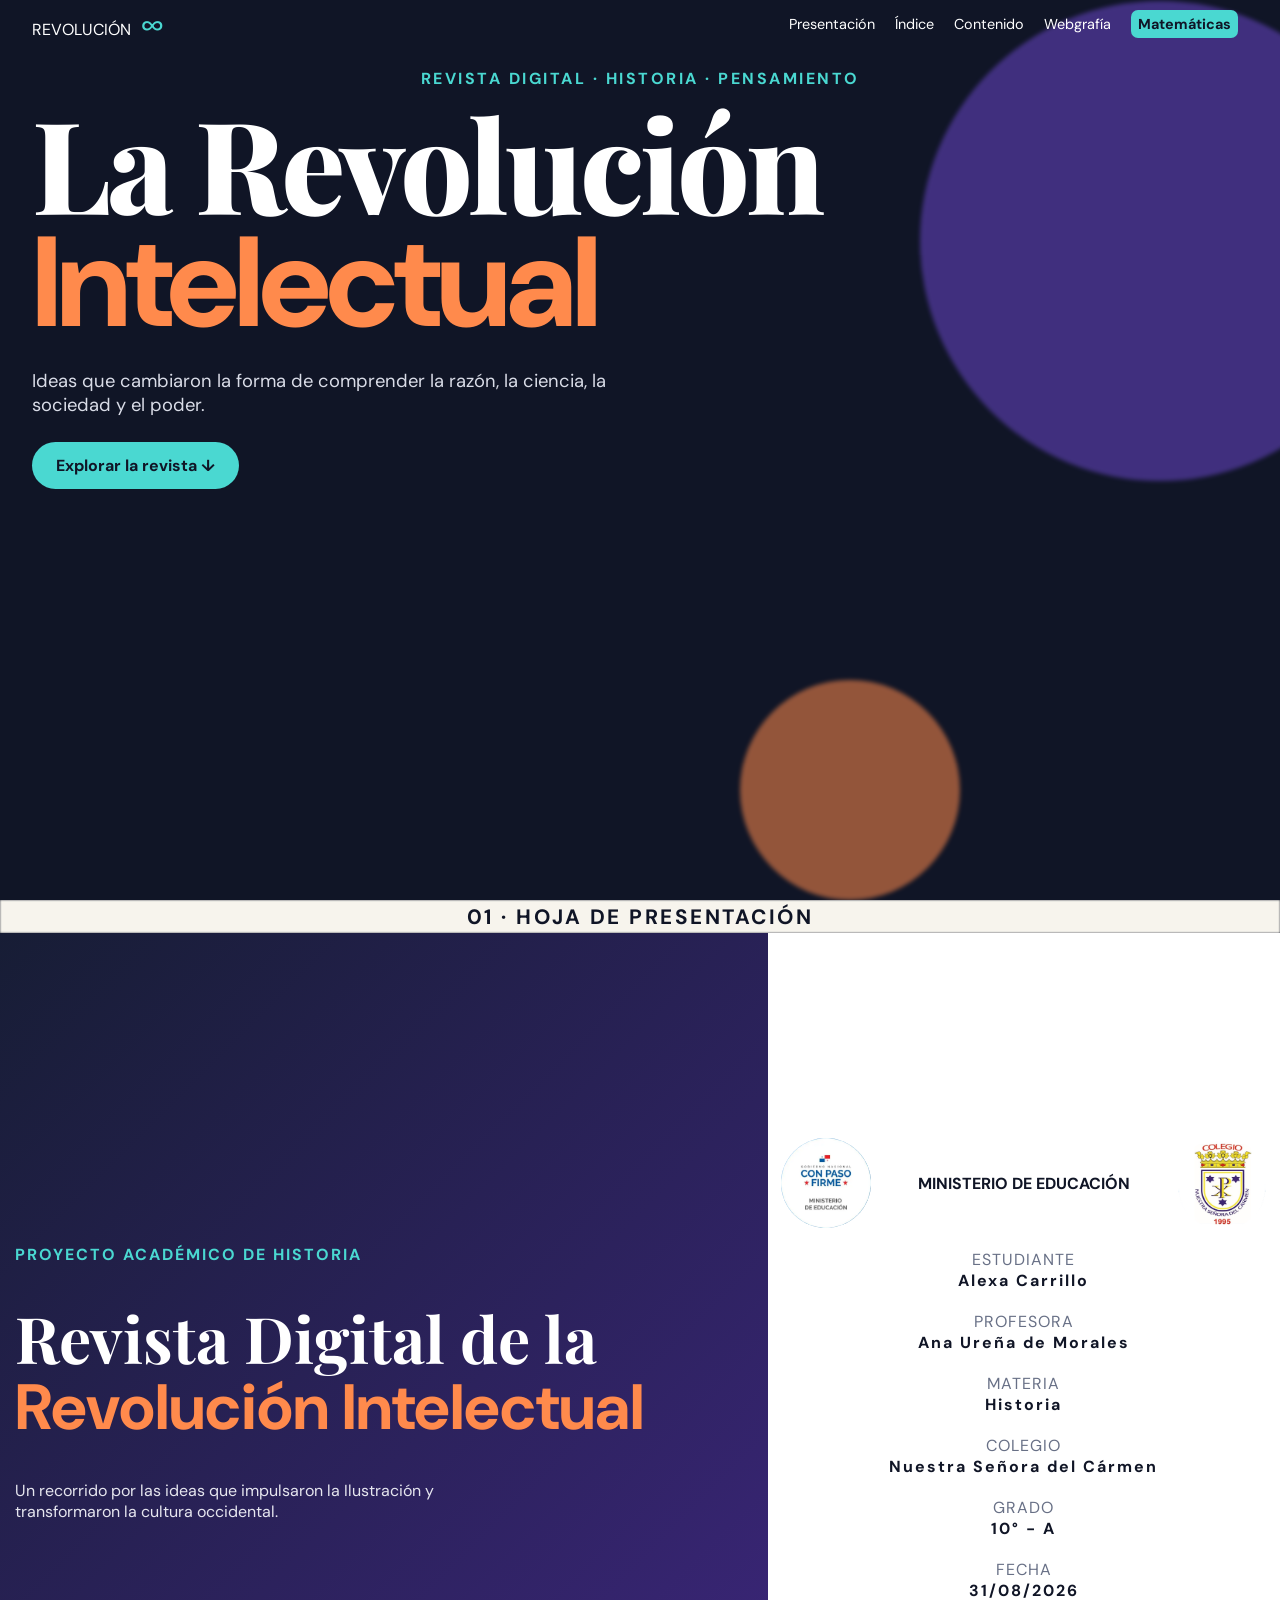
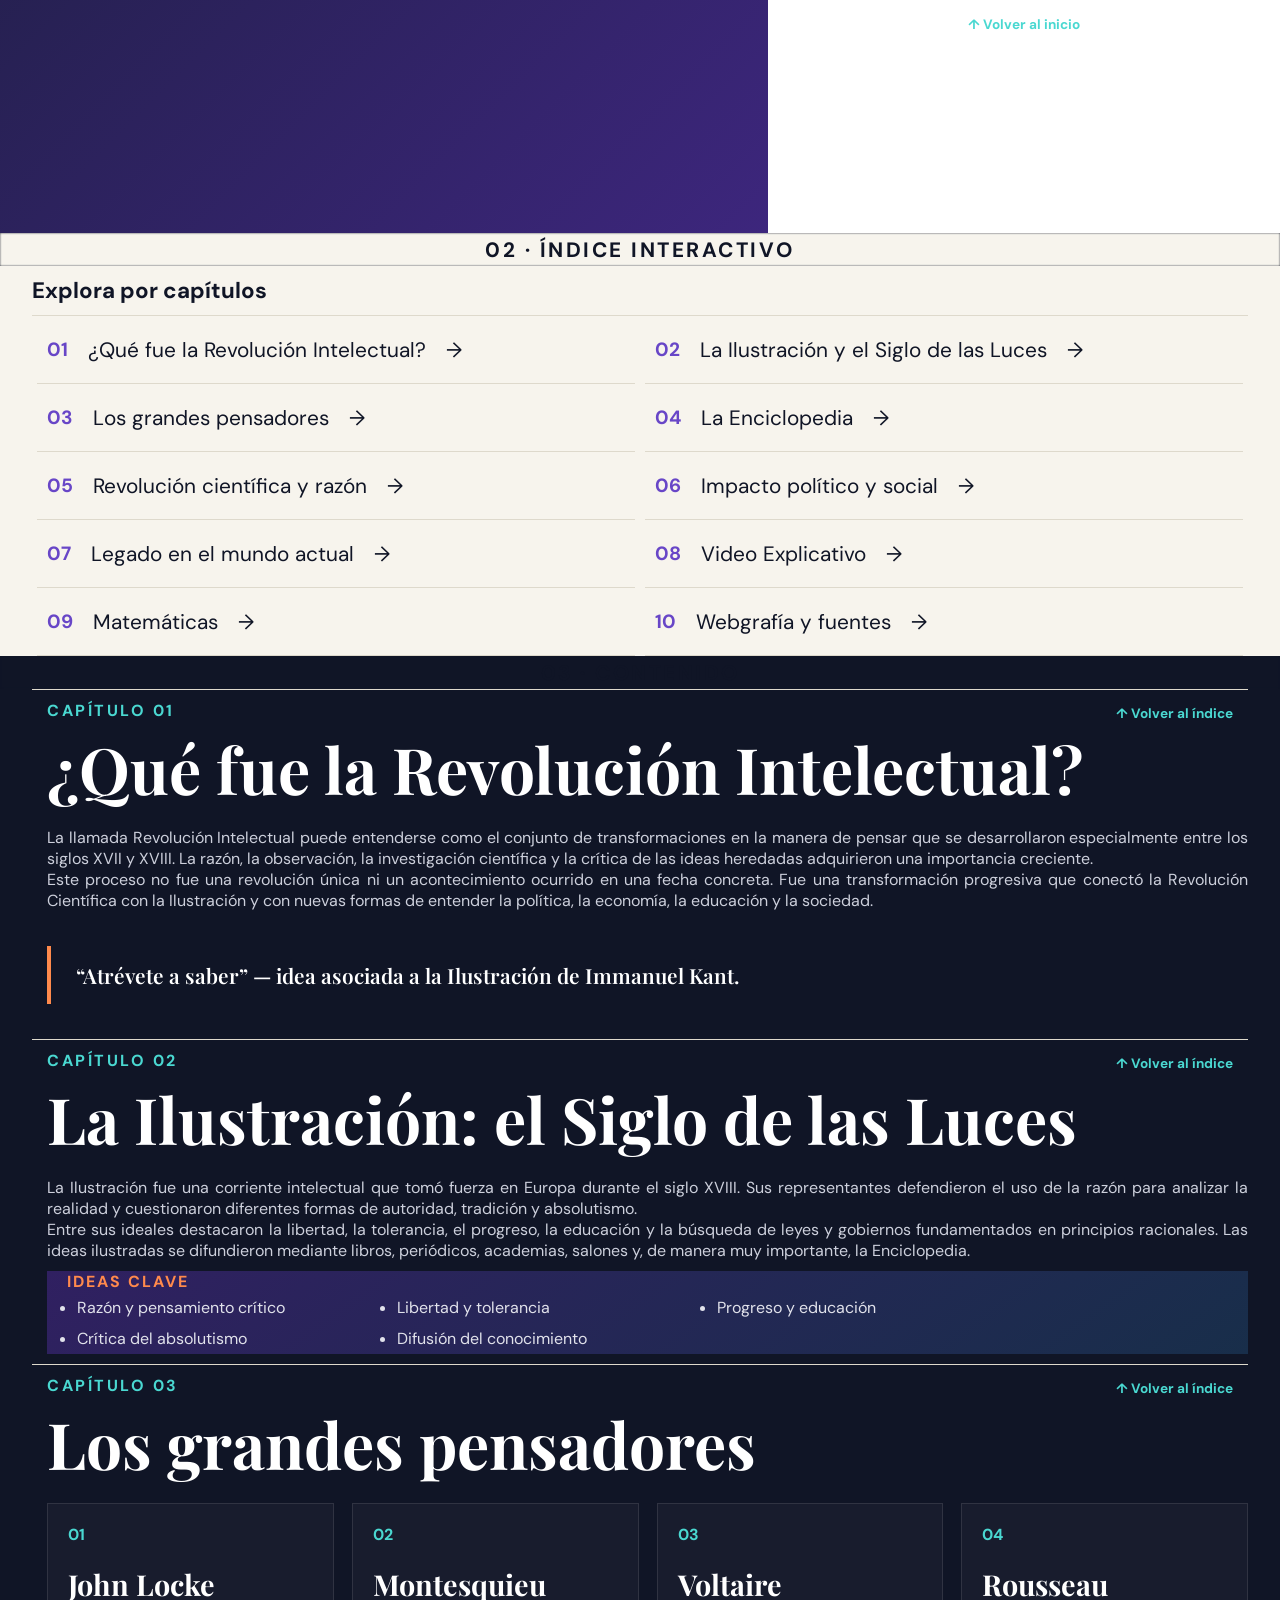
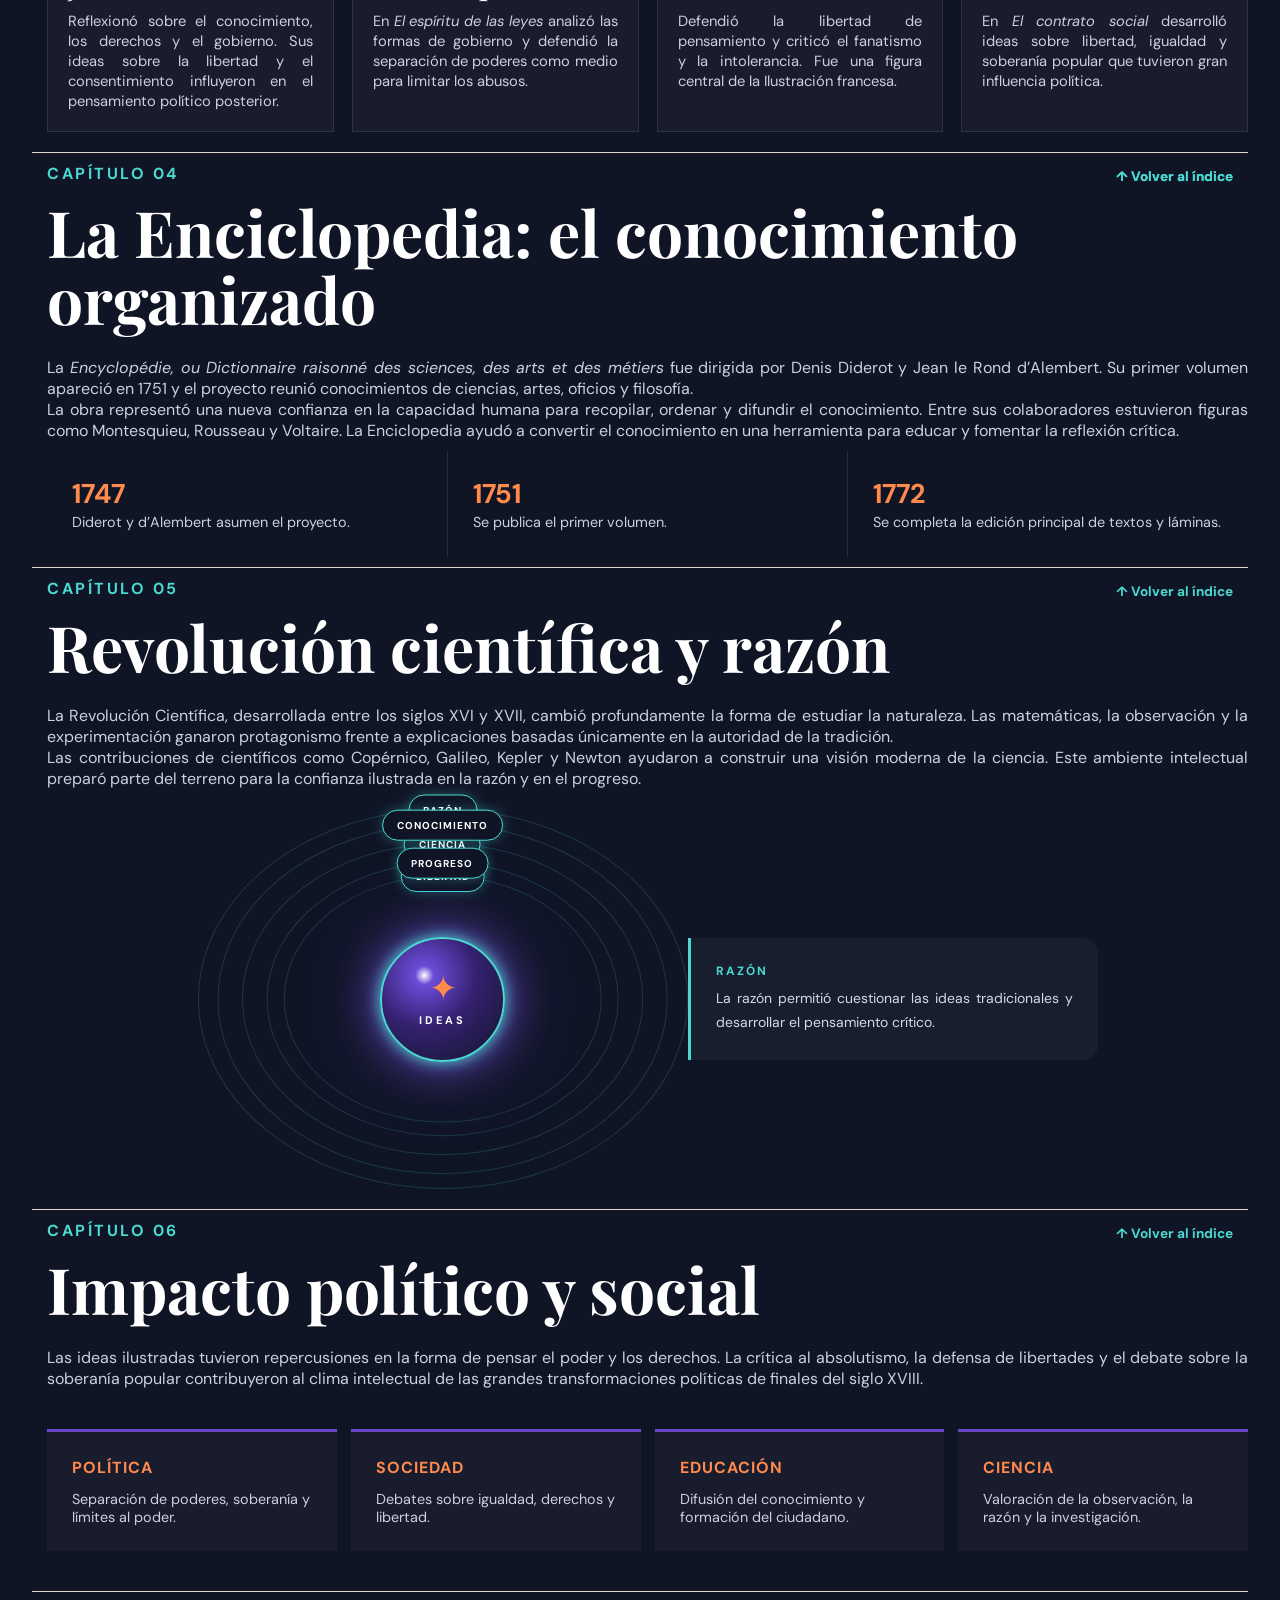
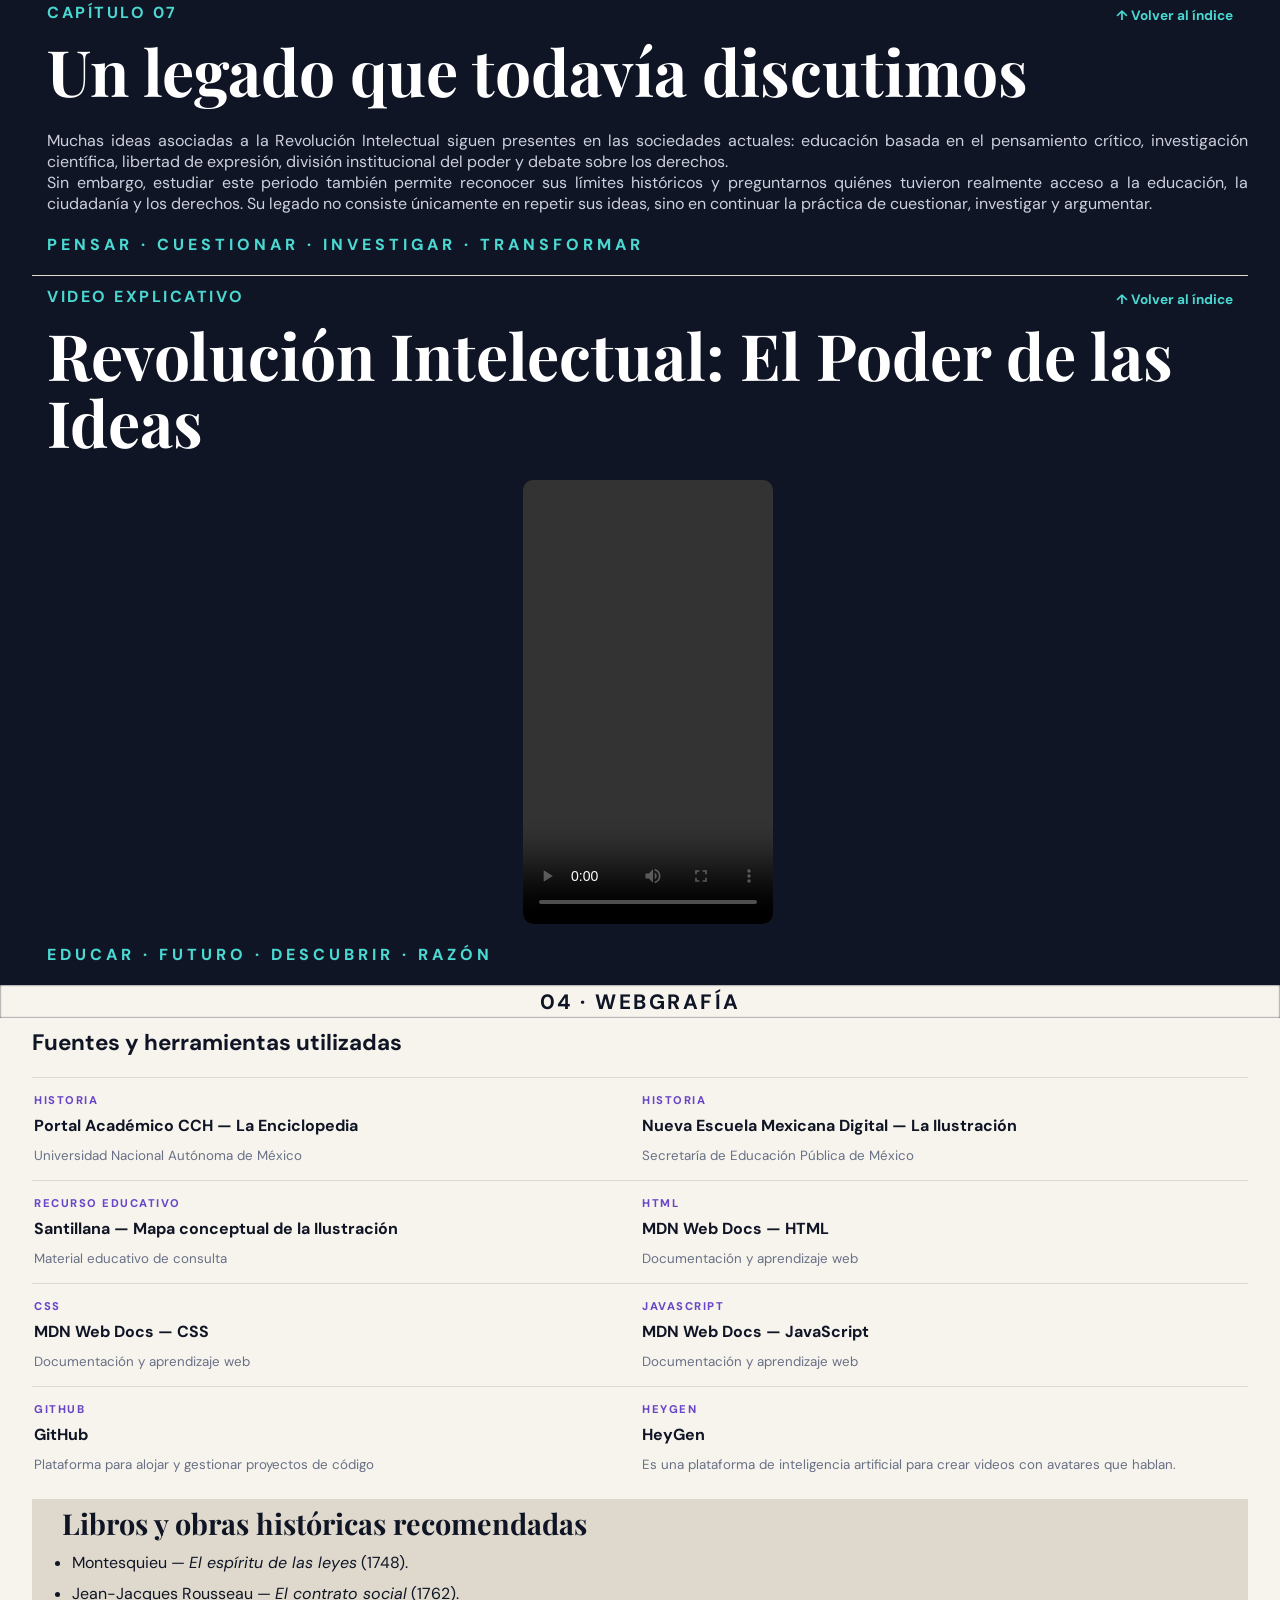
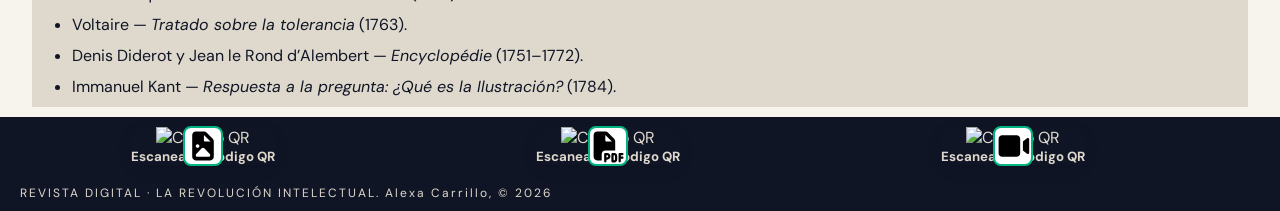
==== commit 2c26b62c: "agregar enlaces23" ====
--- a/index.html
+++ b/index.html
@@ -331,6 +331,9 @@
           <span>GITHUB</span><strong>GitHub</strong><small>Plataforma para alojar y gestionar proyectos de
             código</small>
         </a>
+         <a href="https://app.heygen.com/" target="_blank" rel="noopener">
+          <span>HEYGEN</span><strong>HeyGen</strong><small>Es una plataforma de inteligencia artificial para crear videos con avatares que hablan.</small>
+        </a>
       </div>
 
       <div class="books">
--- a/style.css
+++ b/style.css
@@ -514,8 +514,6 @@
   margin: 10px 0;
 
 }
-
-
 .sources {
   display: grid;
   grid-template-columns: repeat(2, 1fr);
@@ -609,6 +607,14 @@
     flex-direction: column;
     width: 99%;
     margin: 0 auto;
+  }
+
+  .nav-links a{
+    padding: 10px 0;
+    margin: 0;
+    background-color: transparent;
+    color: var(--white);
+    
   }
 
   .nav-links.open {
@@ -1085,25 +1091,14 @@
 
   }
 
-
   .idea-message span {
-
     font-size: 10px;
-
-  }
-
-
+  }
   .idea-message p {
-
     font-size: 13px;
-
-  }
-
-}
-
-
-
-
+  }
+
+}
 
 /* Contenedor del QR */
 .codigosqr {
@@ -1146,13 +1141,6 @@
   align-items: center;
   font-size: 12px;
 }
-
-
-
-
-
-
-
 
 /*Matemáticas*/
 .mat {
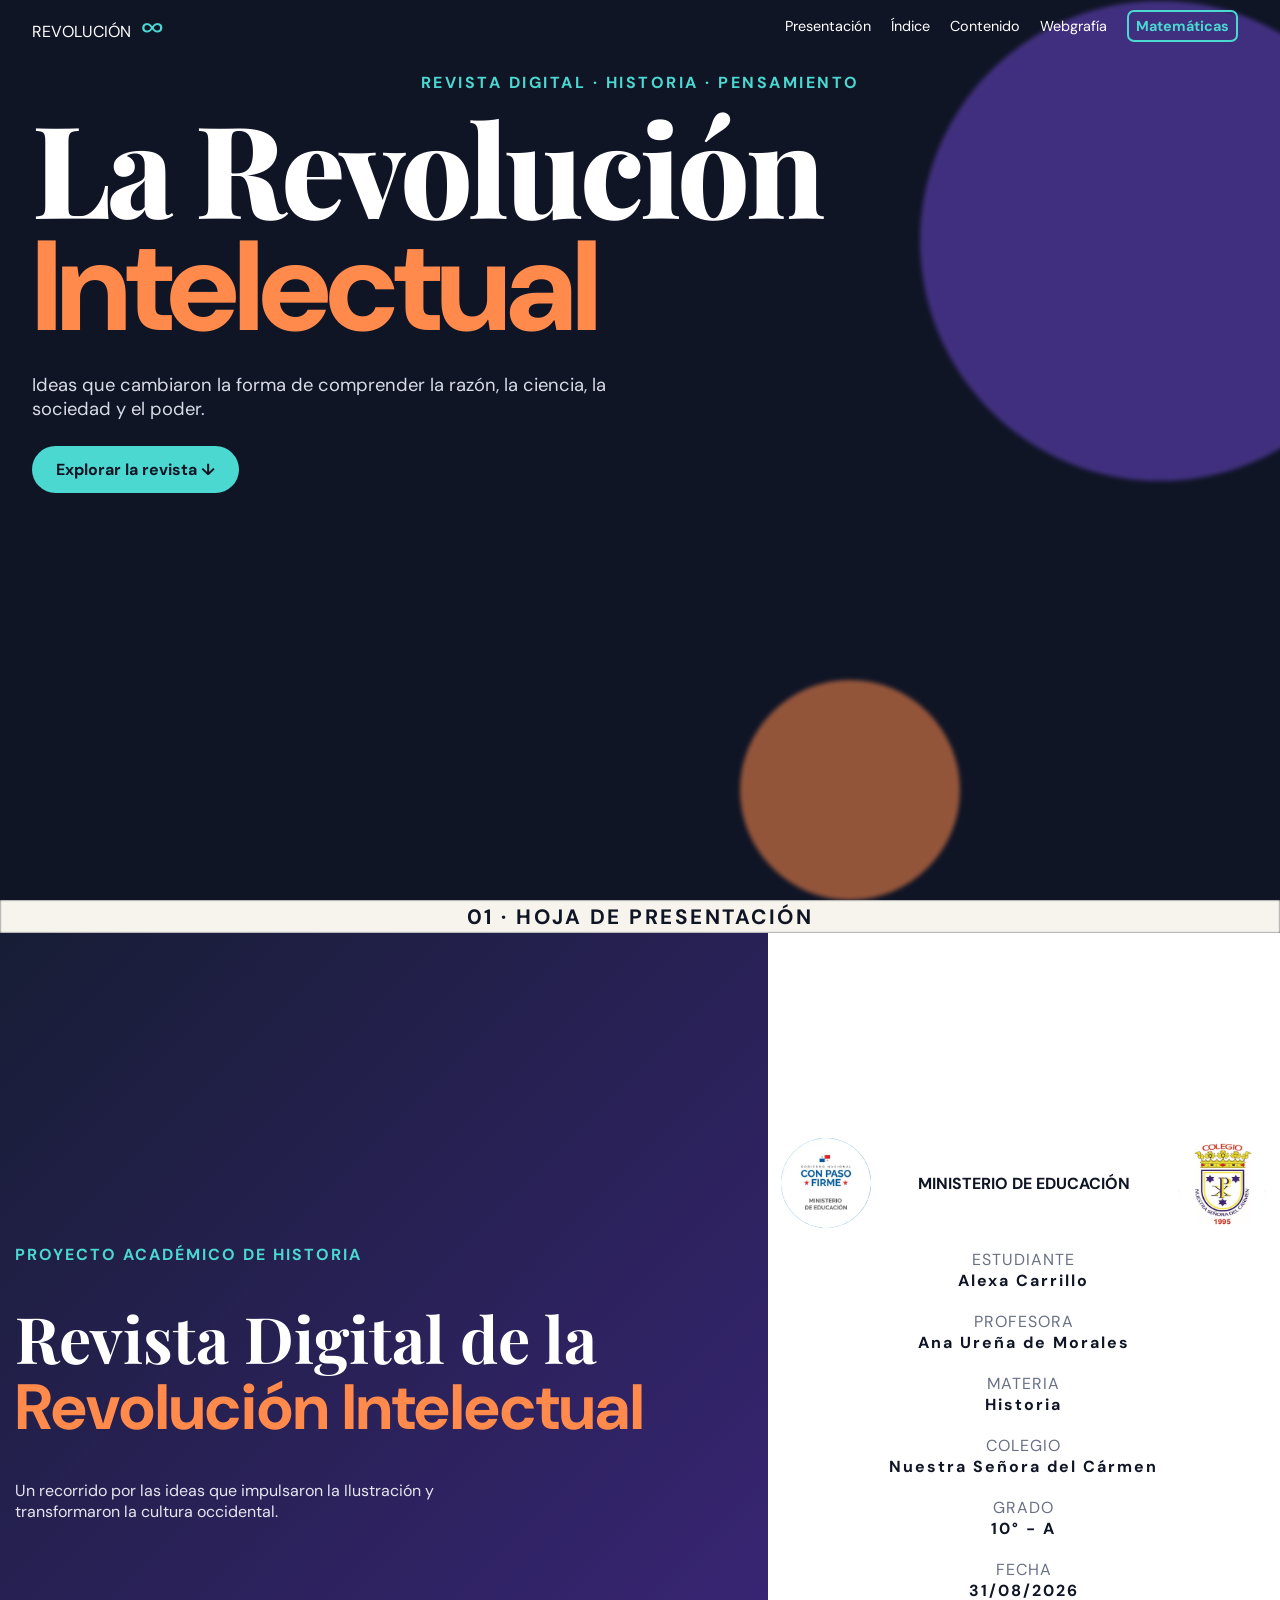
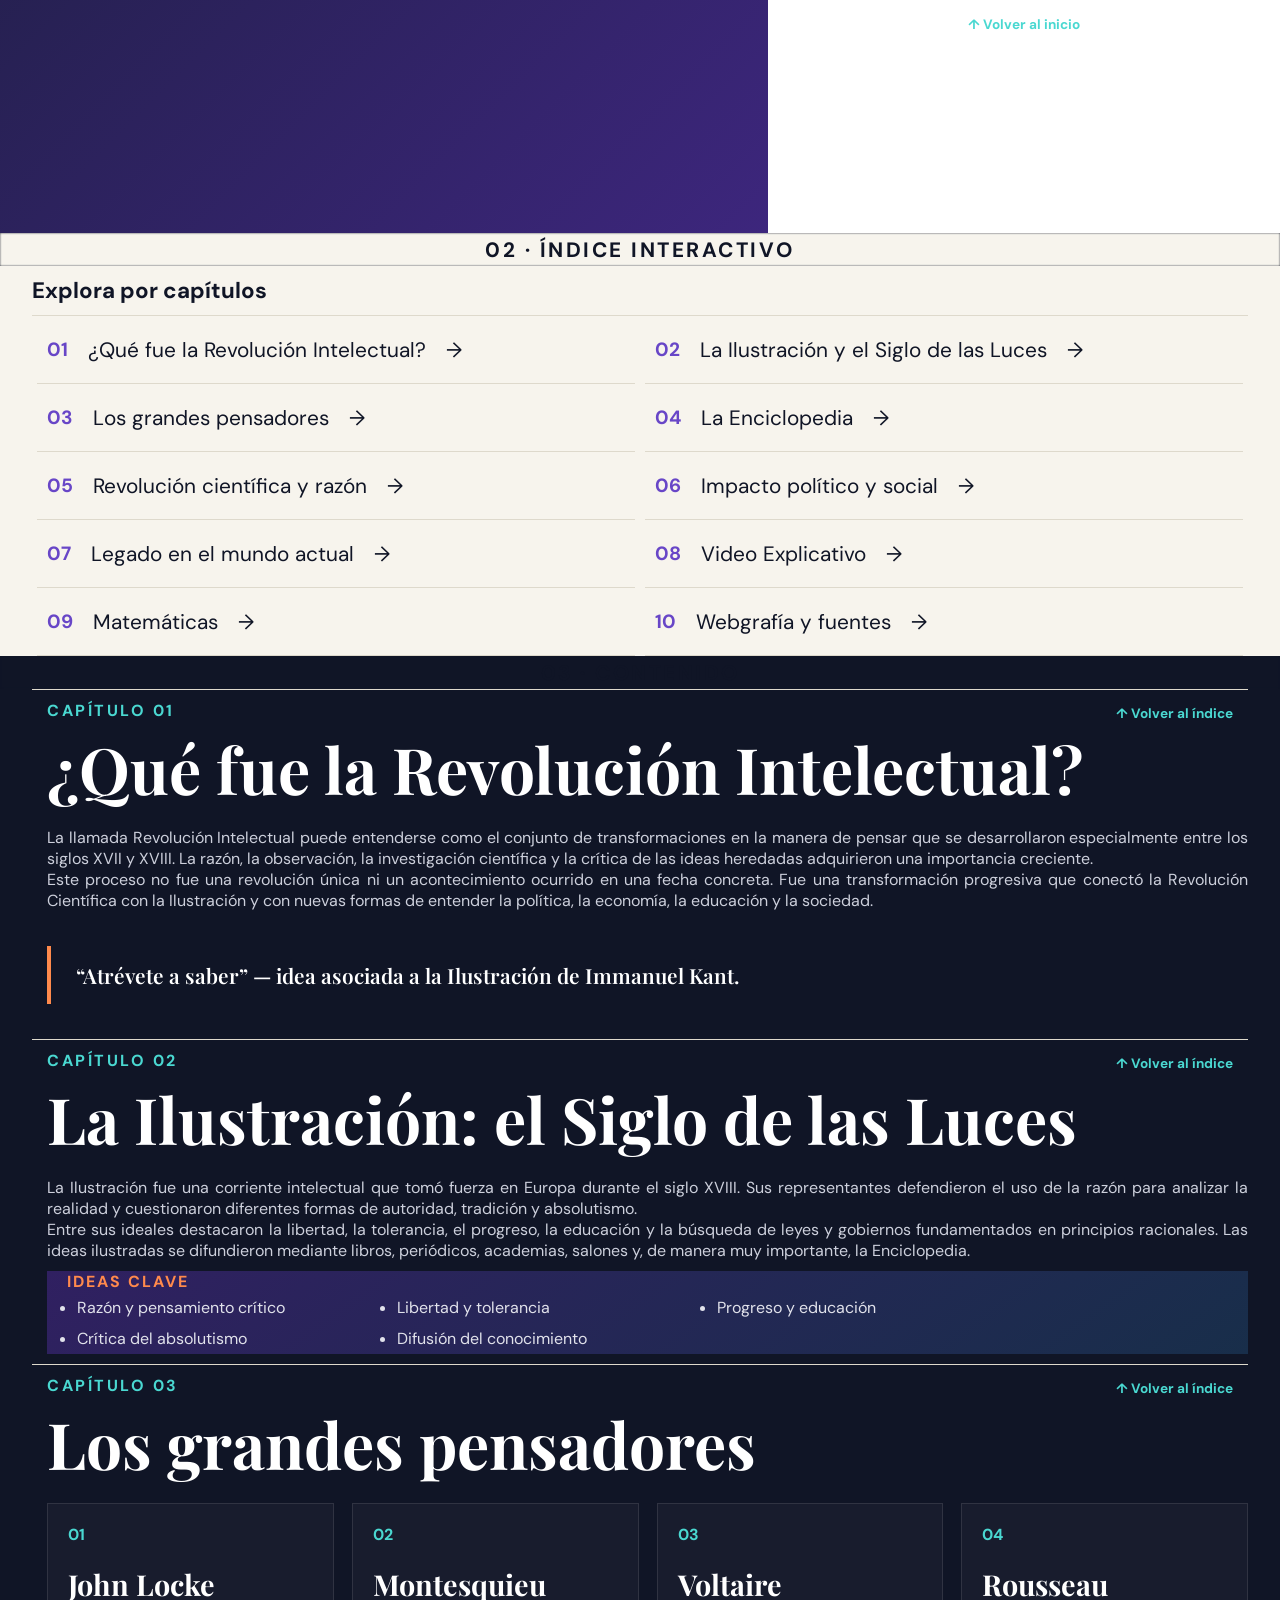
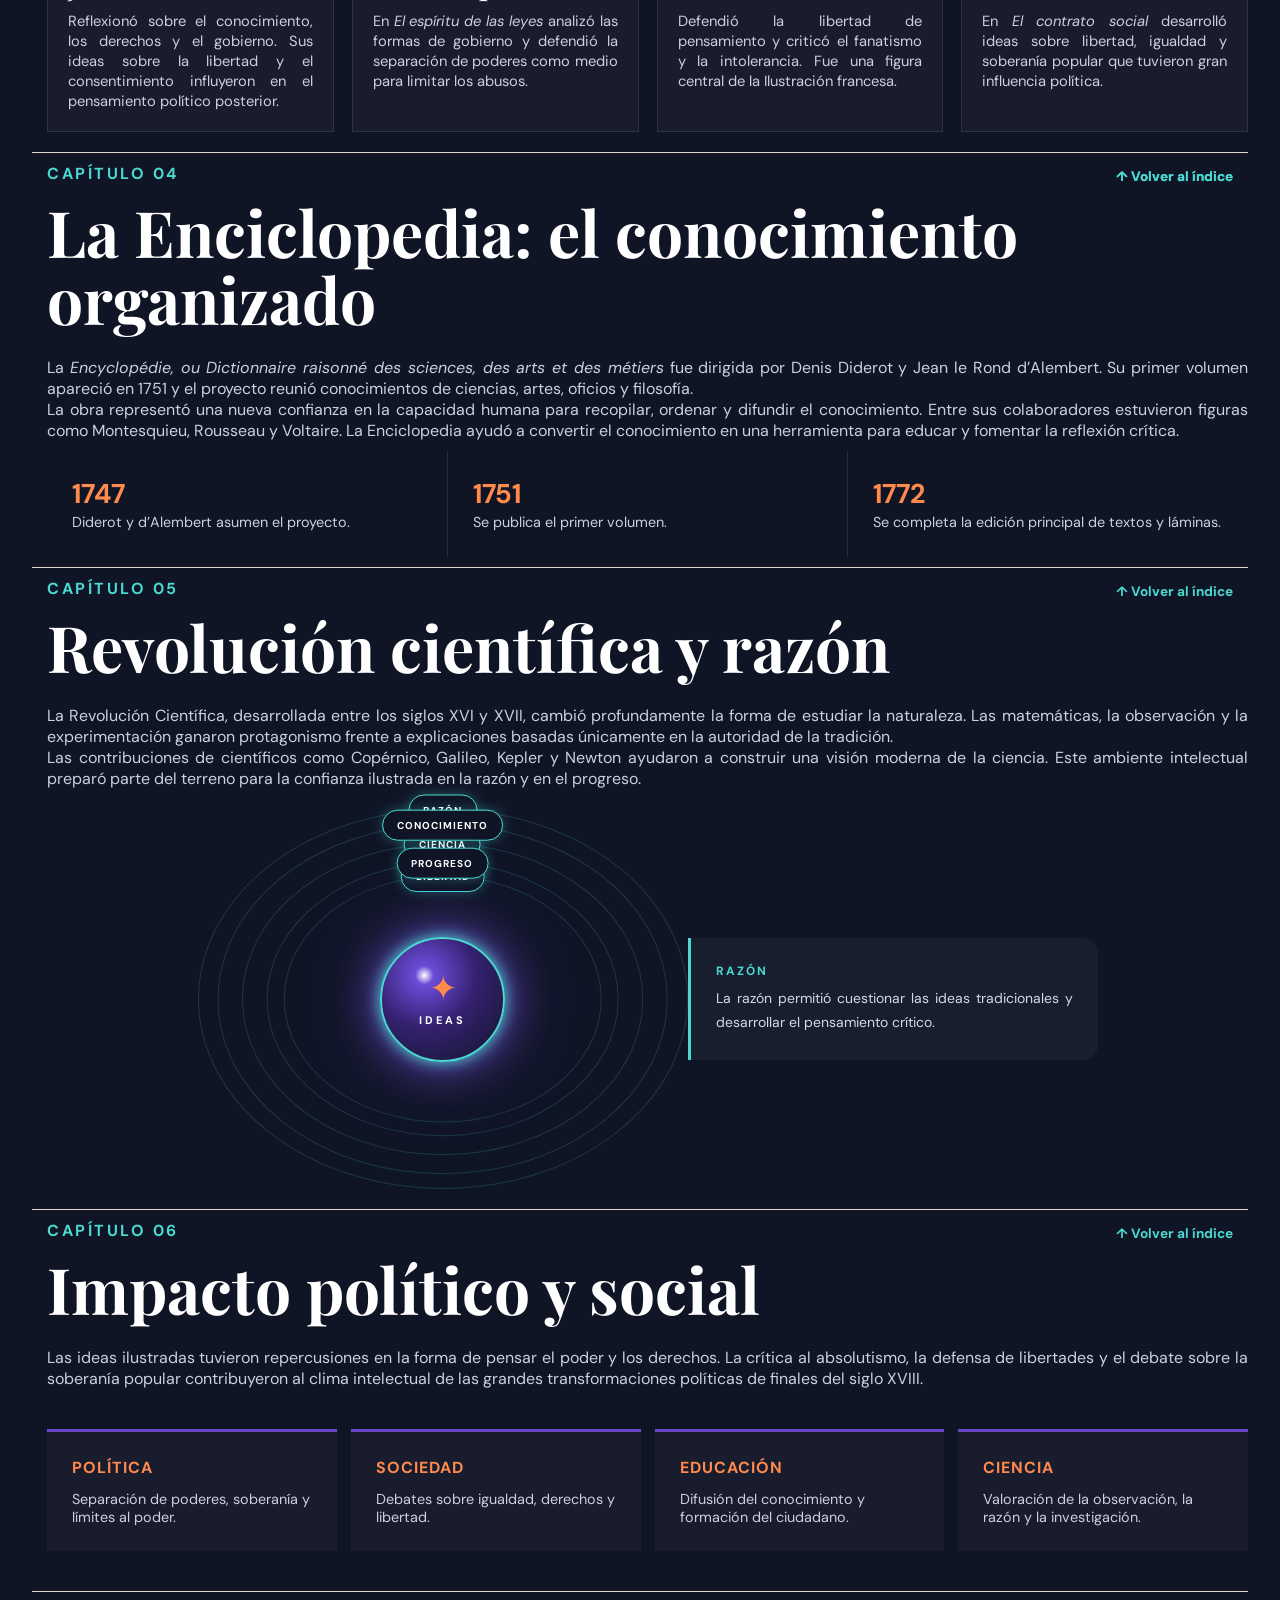
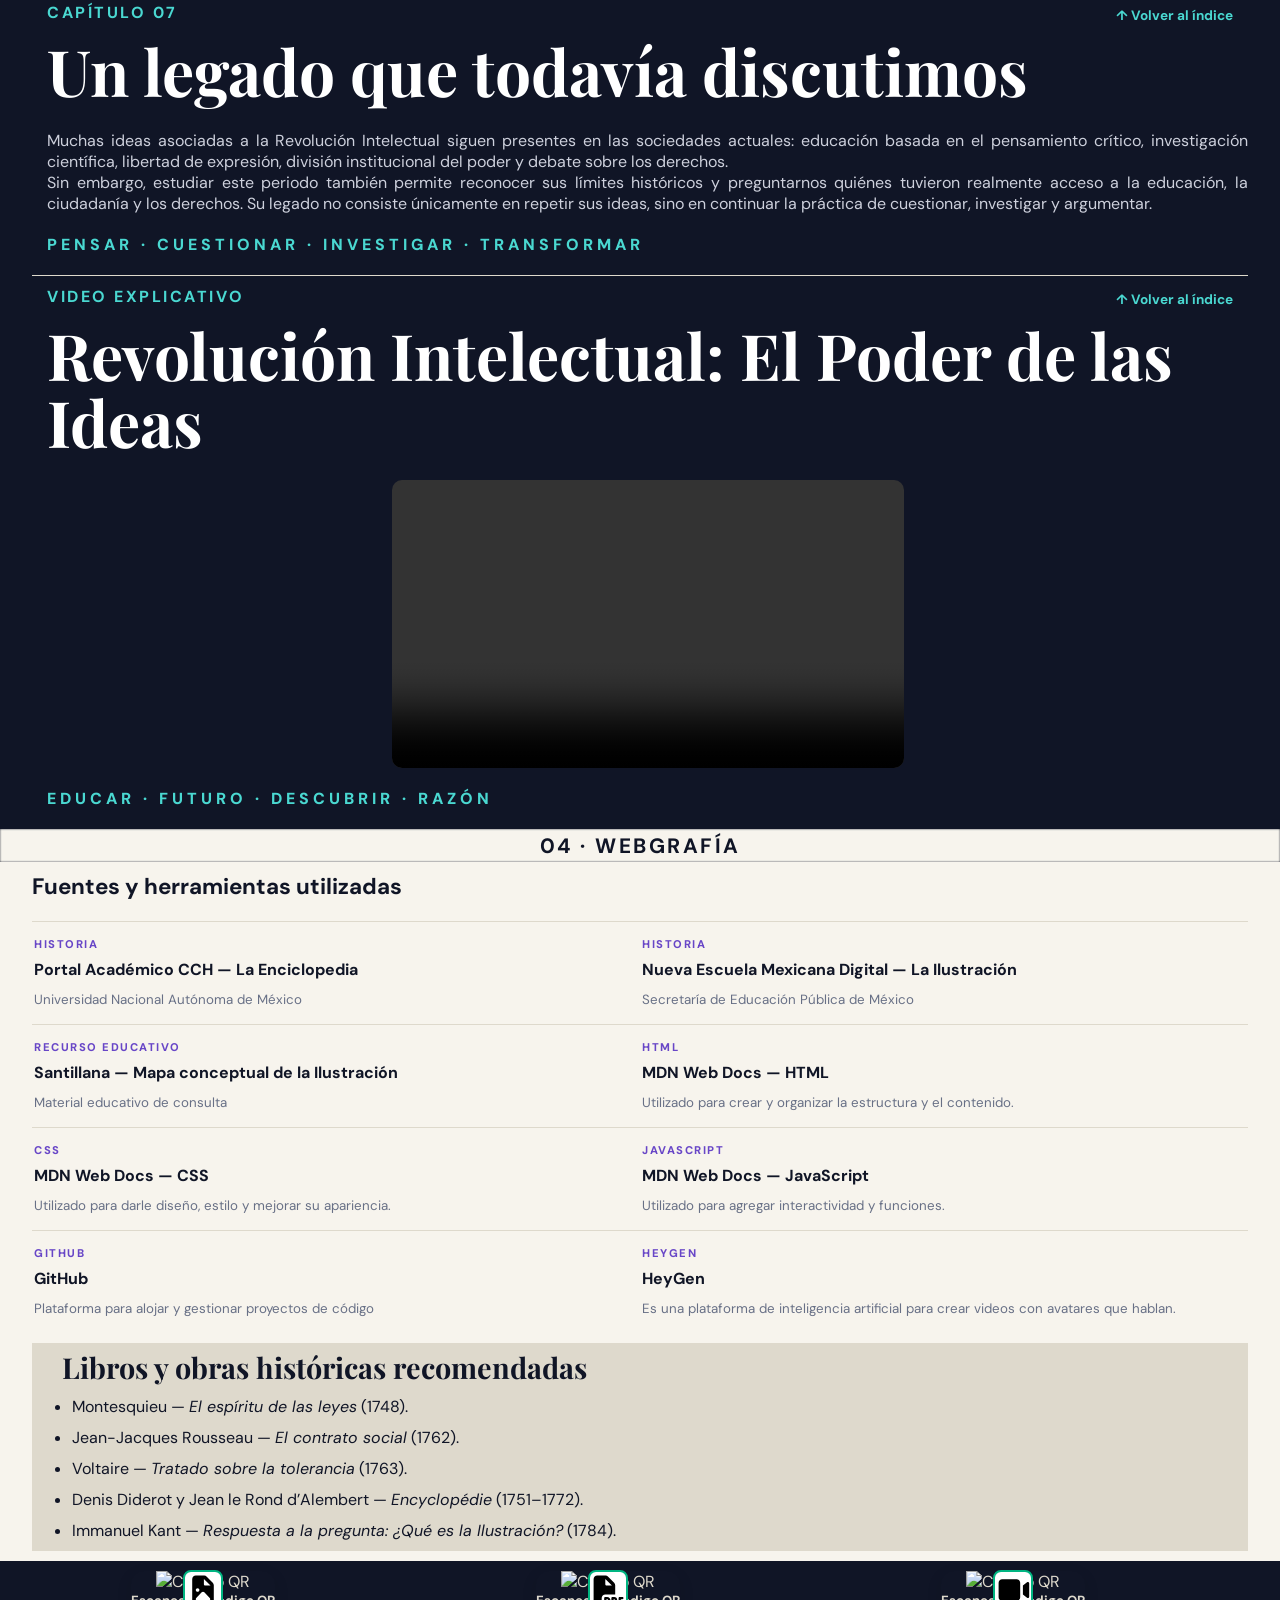
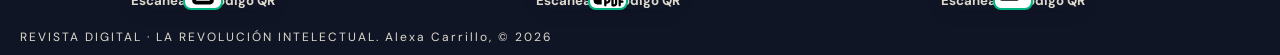
==== commit 36b2dc88: "detalles" ====
--- a/index.html
+++ b/index.html
@@ -318,14 +318,13 @@
             educativo de consulta</small>
         </a>
         <a href="https://developer.mozilla.org/es/docs/Web/HTML" target="_blank" rel="noopener">
-          <span>HTML</span><strong>MDN Web Docs — HTML</strong><small>Documentación y aprendizaje web</small>
+          <span>HTML</span><strong>MDN Web Docs — HTML</strong><small>Utilizado para crear y organizar la estructura y el contenido.</small>
         </a>
         <a href="https://developer.mozilla.org/es/docs/Web/CSS" target="_blank" rel="noopener">
-          <span>CSS</span><strong>MDN Web Docs — CSS</strong><small>Documentación y aprendizaje web</small>
+          <span>CSS</span><strong>MDN Web Docs — CSS</strong><small>Utilizado para darle diseño, estilo y mejorar su apariencia.</small>
         </a>
         <a href="https://developer.mozilla.org/es/docs/Web/JavaScript" target="_blank" rel="noopener">
-          <span>JAVASCRIPT</span><strong>MDN Web Docs — JavaScript</strong><small>Documentación y aprendizaje
-            web</small>
+          <span>JAVASCRIPT</span><strong>MDN Web Docs — JavaScript</strong><small>Utilizado para agregar interactividad y funciones.</small>
         </a>
         <a href="https://github.com/" target="_blank" rel="noopener">
           <span>GITHUB</span><strong>GitHub</strong><small>Plataforma para alojar y gestionar proyectos de
--- a/style.css
+++ b/style.css
@@ -690,13 +690,13 @@
 }
 
 .revExp{
-  width: 250px;
+  max-width: 95%;
   border: none;
   border-radius: 10px;
-  max-width: 95%;
+  width: 512px;
   margin: 5px auto;
   display: flex;
-  aspect-ratio: 9/16;
+  aspect-ratio: 16/9;
 }
 
 
@@ -1146,8 +1146,8 @@
 .mat {
   border-radius: 7px;
   padding: 5px 7px;
-  background-color: var(--cyan);
-  color: var(--ink);
+  color: var(--cyan);
+  border:  2px solid var(--cyan);
   font-weight: bold;
   transition: 0.3s;
 }
